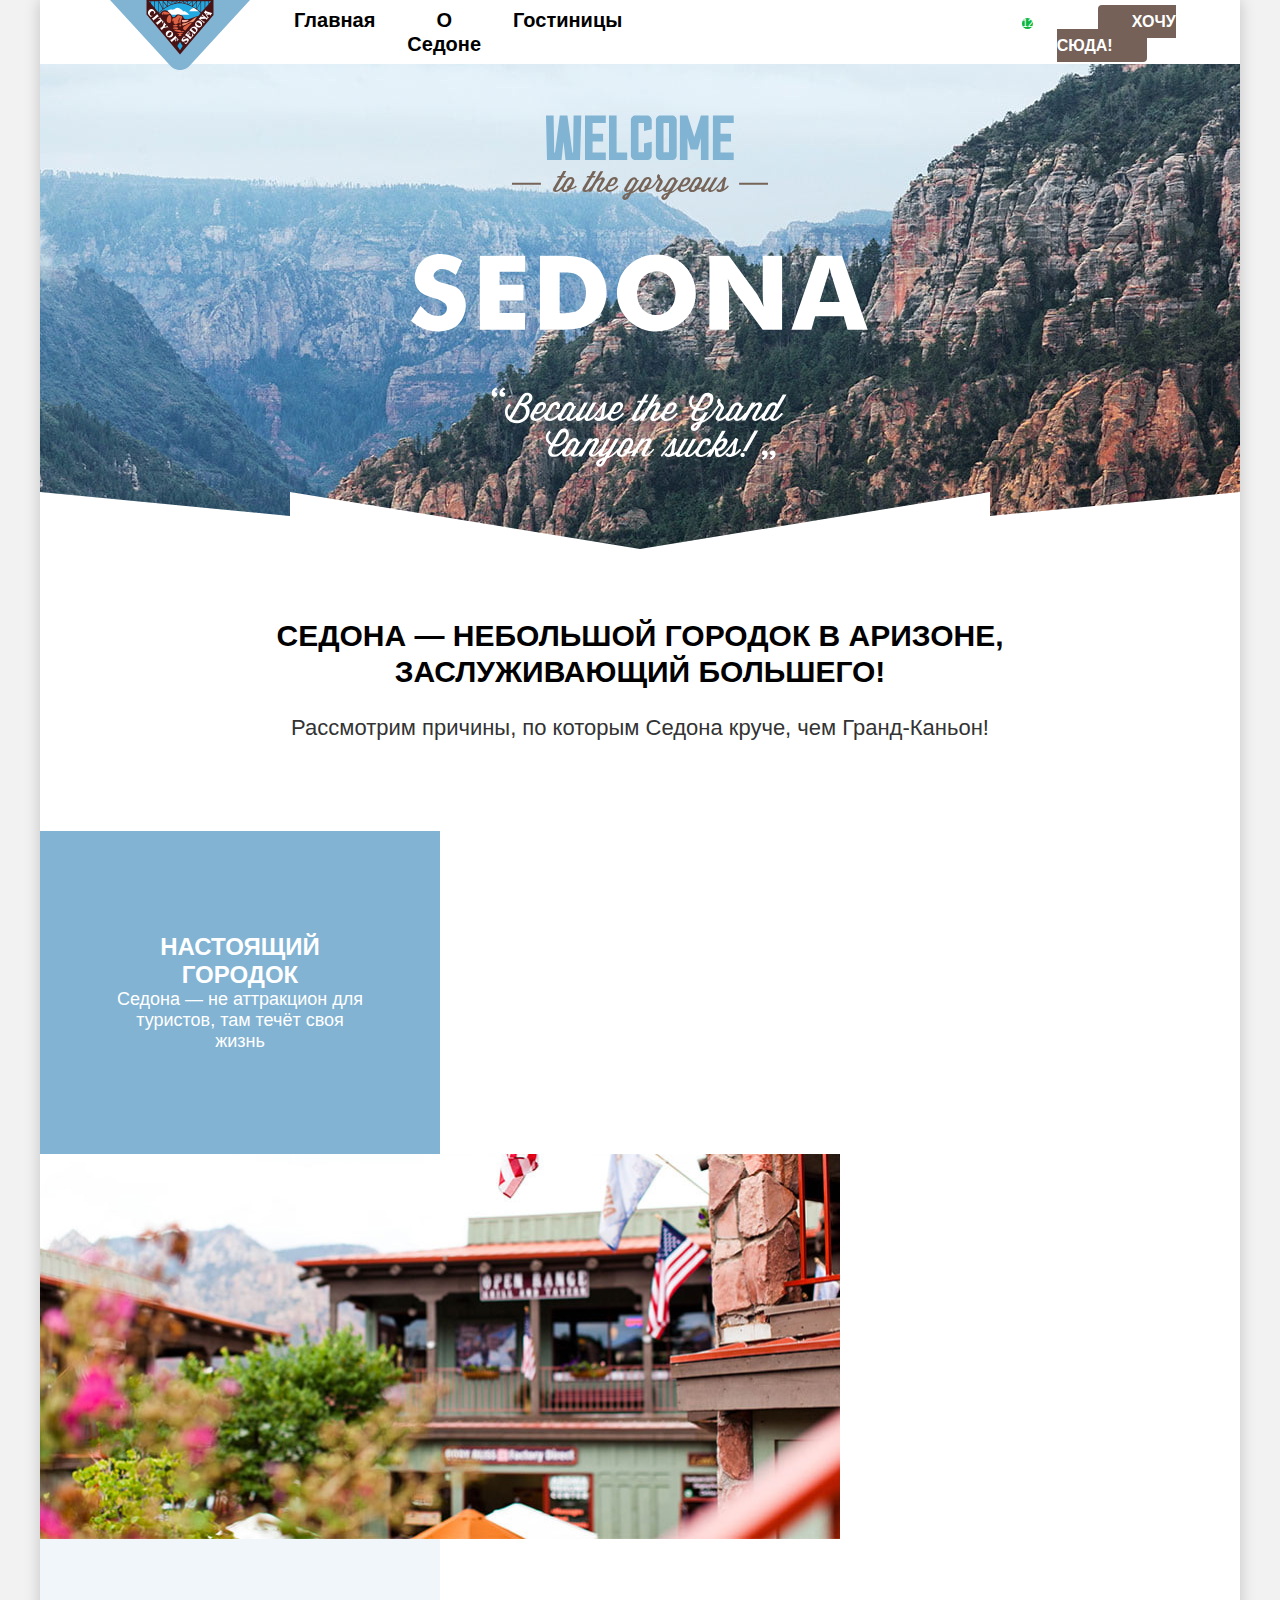
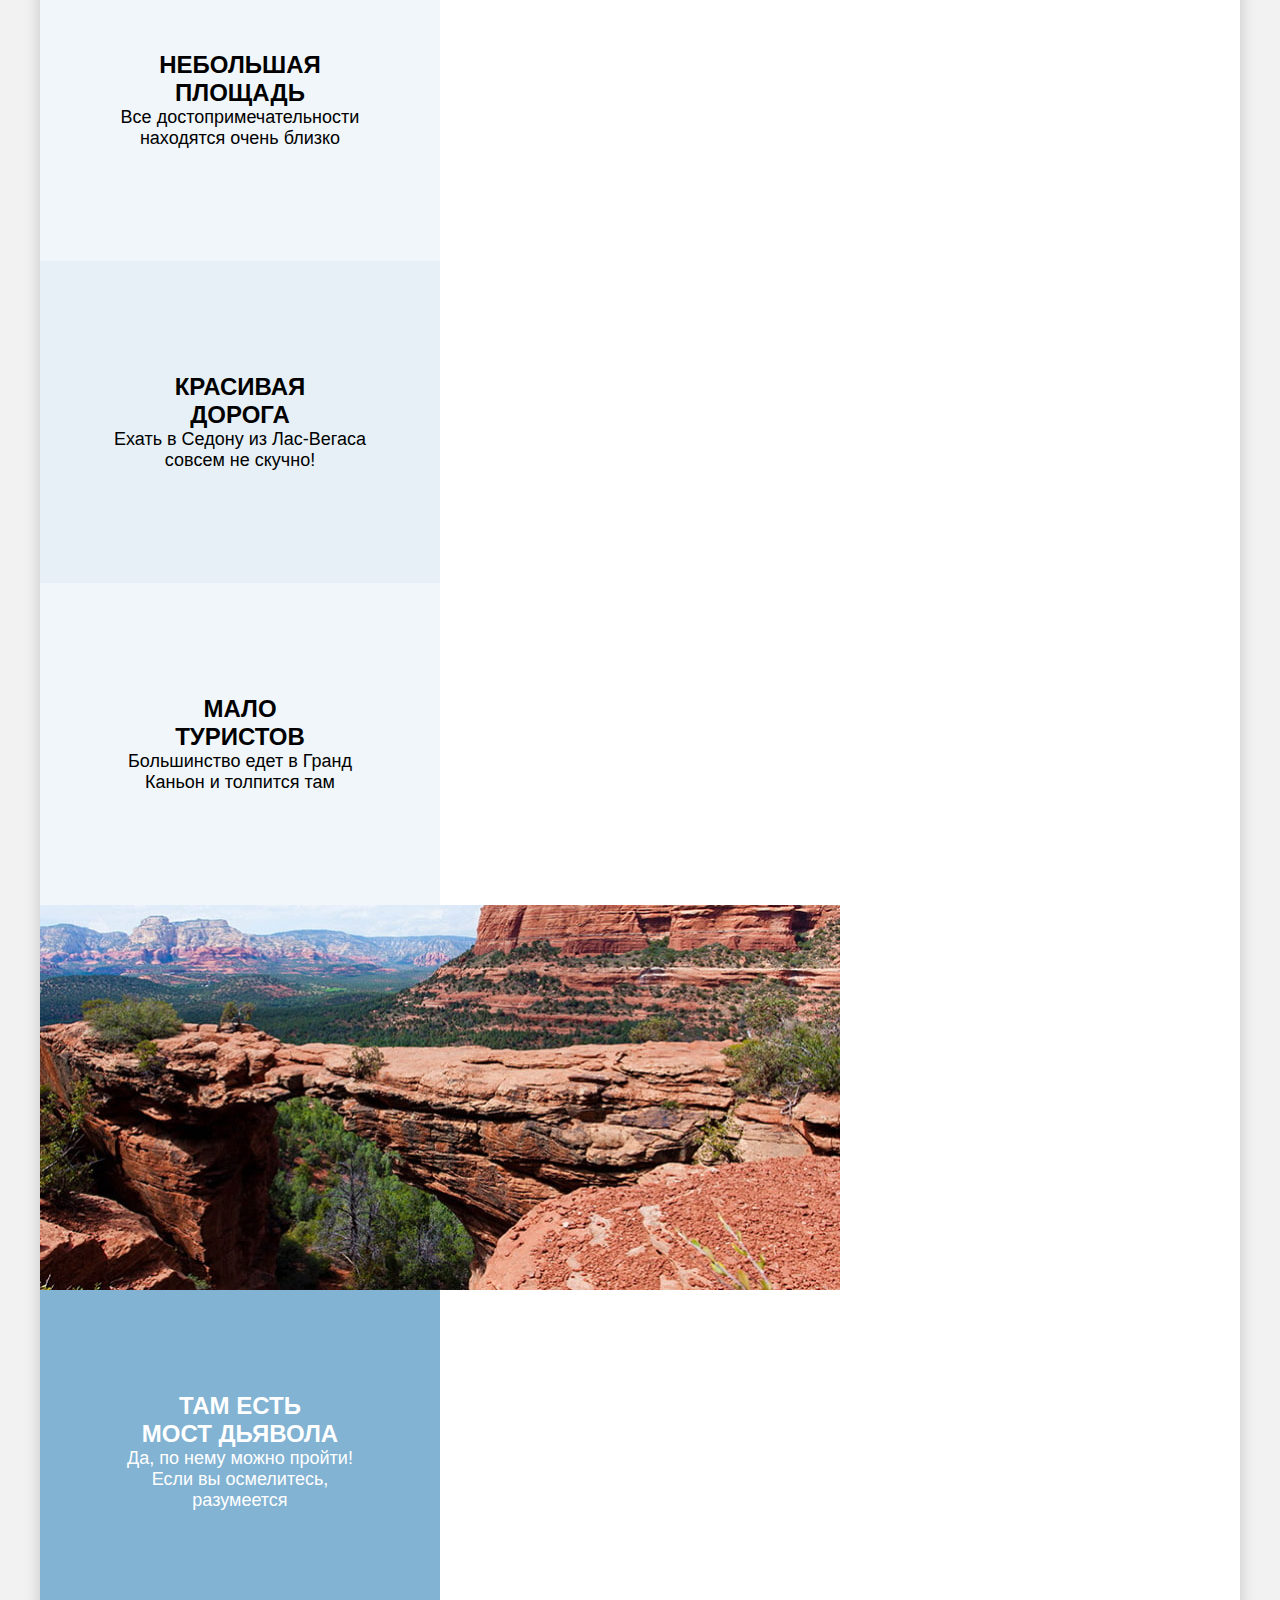
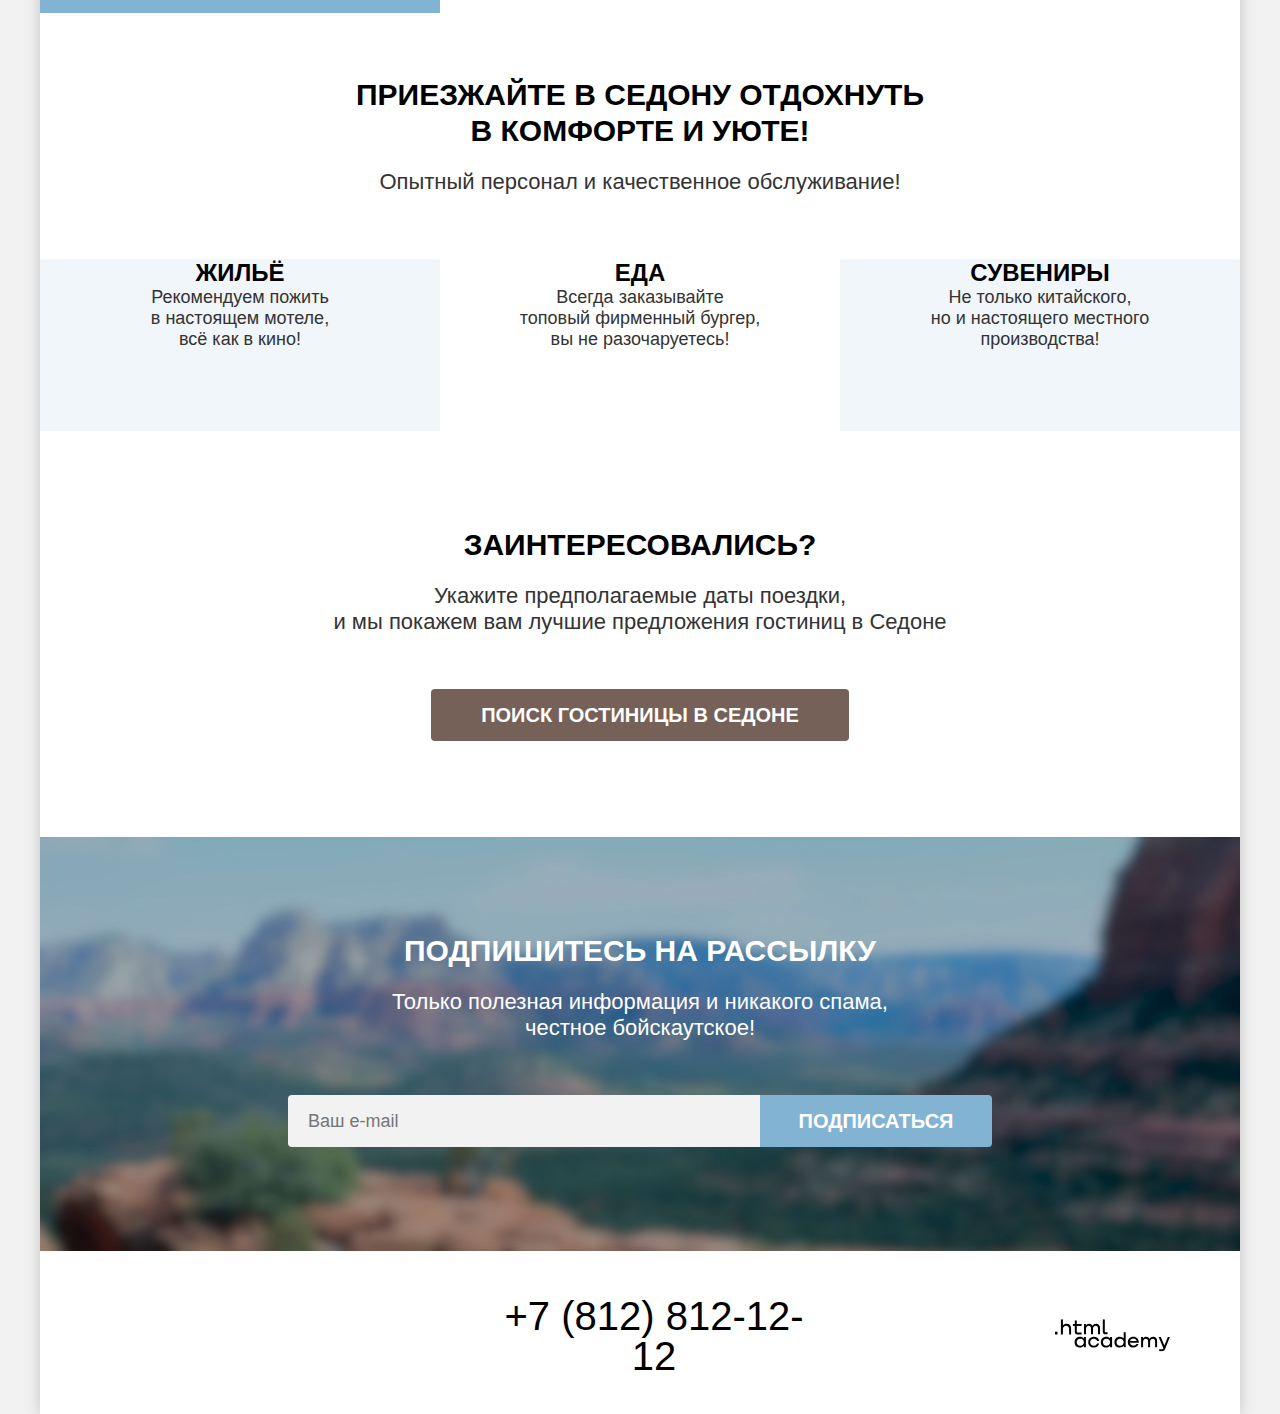
==== index.html @ 0df128f8 "Merge pull request #4 from SofiaBandurina/master" ====
<!DOCTYPE html>
<html lang="ru">

  <head>
    <meta charset="UTF-8">
    <link rel="stylesheet" href="./styles/styles.css">
    <link rel="icon" href="#">
    <meta name="keywords" content="">
    <meta name="description" content="">
    <title>HTML Academy: Сайт города Седона</title>
  </head>

  <body>
    <div class="container">
      <header class="main-header">
        <a class="link" href="index.html">
          <img class="navigation-logo" src="./images/logo-sedona.svg" alt="Навигация на сайт Седона" width="140"
            height="70">
        </a>
        <nav class="navigation">
          <ul class="navigation-list">
            <li class="navigation-item curent-page">
              <a class="navigation-link" href="index.html">Главная</a>
            </li>
            <li class="navigation-item">
              <a class="navigation-link" href="#">О Седоне</a>
            </li>
            <li class="navigation-item">
              <a class="navigation-link" href="catalog.html">Гостиницы</a>
            </li>
          </ul>
          <ul class="user-nav-list">
            <li class="user-nav-item">
              <a class="user-nav-link" href="#">
                <span class="visually-hidden">Поиск гостиниц</span>
              </a>
            </li>
            <li class="user-nav-item">
              <a class="user-nav-link" href="#">
                <span class="visually-hidden">Понравившиеся отели</span>
                <span class="favorite-number">12</span>
              </a>
            </li>
            <li class="user-nav-item">
              <a class="user-nav-link button-want-here brown-link" href="#">Хочу сюда!</a>
            </li>
          </ul>
        </nav>
      </header>
      <main class="main-index">
        <h1 class="visually-hidden">Неофициальный сайт города Седона</h1>
        <section class="hero">
          <h2 class="visually-hidden">Приветствие города Седона</h2>
          <img class="hero-logo" src="./images/welcome-sedona.svg"
            alt="Welcome to the gorgeous Sedona. Because the Grand Canyon sucks!" width="458" height="352">
        </section>
        <section class="advantages">
          <h2 class="visually-hidden">Преимущества города Седона</h2>
          <p class="advantages-text">Седона — небольшой городок в Аризоне,<br>заслуживающий большего!</p>
          <p class="advantages-desc">Рассмотрим причины, по которым Седона круче, чем Гранд-Каньон!</p>
          <ul class="advantages-list">
            <li class="advantages-item">
              <div class="advantages-container advantages-container-blue-1">
                <h3 class="advantages-title">Настоящий<br>городок</h3>
                <p class="advantages-description">Седона — не аттракцион для<br>туристов, там течёт своя<br>жизнь</p>
              </div>
              <img class="advantages-image" src="./images/advantages-one.jpg" alt="Вид на мотель и красивую природу"
                width="800" height="385">
            </li>
            <li class="advantages-item">
              <div class="advantages-container advantages-container-blue-2">
                <h3 class="advantages-title">Небольшая<br>площадь</h3>
                <p class="advantages-description">Все достопримечательности<br>находятся очень близко</p>
              </div>
            </li>
            <li class="advantages-item">
              <div class="advantages-container advantages-container-blue-3">
                <h3 class="advantages-title">Красивая<br>дорога</h3>
                <p class="advantages-description">Ехать в Седону из Лас-Вегаса<br>совсем не скучно!</p>
              </div>
            </li>
            <li class="advantages-item">
              <div class="advantages-container advantages-container-blue-2">
                <h3 class="advantages-title">Мало<br>туристов</h3>
                <p class="advantages-description">Большинство едет в Гранд<br>Каньон и толпится там</p>
              </div>
            </li>
            <li class="advantages-item">
              <img class="advantages-image" src="./images/advantages-two.jpg" alt="Вид на мост дьявола и красивые горы"
                width="800" height="385">
              <div class="advantages-container advantages-container-blue1">
                <h3 class="advantages-title">Там есть<br>мост дьявола</h3>
                <p class="advantages-description">Да, по нему можно пройти!<br>Если вы осмелитесь,<br>разумеется</p>
              </div>
            </li>
          </ul>
        </section>
        <section class="invitation">
          <h2 class="visually-hidden">Приглашение в город Седона</h2>
          <p class="invitation-text">Приезжайте в Седону отдохнуть<br>в комфорте и уюте!</p>
          <p class="invitation-desc">Опытный персонал и качественное обслуживание!</p>
          <ul class="invitation-list">
            <li class="invitation-item">
              <h3 class="invitation-title">Жильё</h3>
              <p class="invitation-description">Рекомендуем пожить<br>в настоящем мотеле,<br>всё как в кино!</p>
            </li>
            <li class="invitation-item invitation-item-nocolor">
              <h3 class="invitation-title">Еда</h3>
              <p class="invitation-description">Всегда заказывайте<br>топовый фирменный бургер,<br>вы не
                разочаруетесь!</p>
            </li>
            <li class="invitation-item">
              <h3 class="invitation-title">Сувениры</h3>
              <p class="invitation-description">Не только китайского,<br>но и настоящего местного<br>производства!</p>
            </li>
          </ul>
        </section>
        <section class="search">
          <h2 class="visually-hidden">Поиск гостиницы</h2>
          <p class="search-text">Заинтересовались?</p>
          <p class="search-desc">Укажите предполагаемые даты поездки,<br>и мы покажем вам лучшие предложения гостиниц в
            Седоне</p>
          <a class="search-link brown-link" href="#">Поиск гостиницы в Седоне</a>
        </section>
      </main>
      <footer class="main-footer">
        <section class="subscription">
          <h2 class="subscription-title">Подпишитесь на рассылку</h2>
          <p class="subscription-text">Только полезная информация и никакого спама,<br>честное бойскаутское!</p>
          <form class="subscription-form" action="https://echo.htmlacademy.ru/" method="post">
            <input class="subscription-field" type="email" name="subscription-email" placeholder="Ваш e-mail" required>
            <button class="subscription-button blue-link" type="submit">Подписаться</button>
          </form>
        </section>
        <section class="contacts">
          <h2 class="visually-hidden">Контакты для связи</h2>
          <ul class="contacts-list">
            <li class="contacts-item">
              <a class="contacts-link" href="https://vk.com/htmlacademy">
                <span class="visually-hidden">Вконтакте</span>
              </a>
            </li>
            <li class="contacts-item">
              <a class="contacts-link" href="https://t.me/htmlacademy ">
                <span class="visually-hidden">Телеграм</span>
              </a>
            </li>
            <li class="contacts-item">
              <a class="contacts-link" href="https://www.youtube.com/user/htmlacademyru">
                <span class="visually-hidden">Ютуб</span>
              </a>
            </li>
          </ul>
          <a class="contacts-phone" href="tel:+78128121212">+7 (812) 812-12-12</a>
          <a class="html-logo" href="https://htmlacademy.ru/">
            <img src="./images/logo-html-academy.svg" alt="Логотип HTML Academy" width="115" height="33">
          </a>
        </section>
      </footer>
    </div>
  </body>

</html>
---- styles/styles.css ----
@font-face {
    font-family: "PT Sans";
    font-weight: 400;
    font-style: normal;
    src: url("../fonts/ptsans-400.woff2") format("woff2");
    font-display: swap;
}

@font-face {
    font-family: "PT Sans";
    font-weight: 700;
    font-style: normal;
    src: url("../fonts/ptsans-700.woff2") format("woff2");
    font-display: swap;
}

.visually-hidden {
    margin: 0;
    padding: 0;
    position: absolute;
    width: 1px;
    height: 1px;
    margin: -1px;
    padding: 0;
    overflow: hidden;
    border: 0;
    clip: rect(0 0 0 0);
}

body {
    margin: 0;
    font-family: "PT Sans", "Arial", sans-serif;
    font-size: 20px;
    line-height: 24px;
    color: #000000;
    background-color: #f2f2f2;
}

.container {
    width: 1200px;
    text-align: center;
    margin-left: auto;
    margin-right: auto;
    background-color: #ffffff;
    box-shadow: 0 0 15px rgba(0, 0, 0, 0.2);
}

.main-header {
    color: #000000;
    background-color: #ffffff;
    display: flex;
    justify-content: space-between;
    height: 64px;
}

.navigation {
    display: flex;
    justify-content: space-between;
    align-items: center;
}

.navigation-link {
    font-size: 20px;
    font-weight: 700;
    line-height: 24px;
    text-align: center;
    text-transform: capitalize;
    text-decoration: none;
    color: inherit;
    background-color: inherit;
}

.navigation-logo {
    margin-left: 70px;
    margin-right: 12px;
    display: block;
}

.navigation-list {
    margin: 0;
    padding: 0;
    margin-right: 400px;
    list-style: none;
    display: flex;
    justify-content: space-between;
}

.navigation-item {
    margin-left: 32px;
}

.curent-page {}

.user-nav-list {
    margin: 0;
    padding: 0;
    list-style: none;
    display: flex;
    justify-content: space-between;
}

.user-nav-item {}

.user-nav-link {
    text-decoration: none;
    color: #ffffff;
}

.favorite-number {
    font-size: 10px;
    font-weight: 400;
    line-height: 10px;
    width: 20px;
    background-color: #0cb73d;
    border-radius: 10px;
}

.button-want-here {
    padding: 8px 34px;
    margin-right: 70px;
    font-size: 16px;
    font-weight: 700;
    line-height: 20px;
    text-align: center;
    text-transform: uppercase;
    text-decoration: none;
    width: 160px;
    color: #ffffff;
    background-color: #756157;
    border-radius: 4px;
}

.main-index {}

.hero {
    background-color: #abcdde;
    background-image: url("../images/vector-welcome.svg"), url("../images/background-welcome.jpg");
    background-repeat: no-repeat, no-repeat;
    background-position: left bottom, center top;
    background-size: 1200px 57px, cover;
    min-height: 485px;
    display: block;
}

.hero-logo {
    display: block;
    padding-top: 51px;
    padding-bottom: 82px;
    margin-left: auto;
    margin-right: auto;
}

.advantages {
    padding-top: 69px;
    padding-bottom: 64px;
}

.advantages-text {
    margin: 0;
    margin-bottom: 25px;
    font-size: 30px;
    font-weight: 700;
    line-height: 36px;
    text-align: center;
    text-transform: uppercase;
}

.advantages-desc {
    margin: 0;
    margin-bottom: 90px;
    font-size: 22px;
    font-weight: 400;
    line-height: 26px;
    text-align: center;
    color: #333333;
}

.advantages-list {
    margin: 0;
    padding: 0;
    list-style: none;
    width: 1200px;
}

.advantages-item {}

.advantages-container {
    padding-top: 102px;
    padding-bottom: 102px;
    text-align: center;
    width: 400px;
    color: #ffffff;
    background-color: #82b3d3;
}

.advantages-container-blue-1 {}

.advantages-container-blue-2 {
    padding-top: 112px;
    padding-bottom: 112px;
    color: #000000;
    background-color: rgba(131, 179, 211, 0.12);
}

.advantages-container-blue-3 {
    padding-top: 112px;
    padding-bottom: 112px;
    color: #000000;
    background-color: rgba(131, 179, 211, 0.2);
}

.advantages-title {
    margin: 0;
    font-size: 24px;
    font-weight: 700;
    line-height: 28px;
    text-transform: uppercase;
}

.advantages-description {
    margin: 0;
    font-size: 18px;
    font-weight: 400;
    line-height: 21px;
}

.advantages-image {
    display: block;
}

.invitation {}

.invitation-text {
    margin: 0;
    margin-bottom: 20px;
    font-size: 30px;
    font-weight: 700;
    line-height: 36px;
    text-align: center;
    text-transform: uppercase;
}

.invitation-desc {
    margin: 0;
    margin-bottom: 64px;
    font-size: 22px;
    font-weight: 400;
    line-height: 26px;
    text-align: center;
    color: #333333;
}

.invitation-list {
    margin: 0;
    padding: 0;
    list-style: none;
    display: flex;
    justify-content: space-between;
}

.invitation-item {
    text-align: center;
    width: 400px;
    background-color: rgba(131, 179, 211, 0.12);
}

.invitation-item-nocolor {
    background-color: #ffffff;
}

.invitation-title {
    margin: 0;
    font-size: 24px;
    font-weight: 700;
    line-height: 28px;
    text-align: center;
    text-transform: uppercase;
}

.invitation-description {
    margin: 0;
    padding-bottom: 81px;
    font-size: 18px;
    font-weight: 400;
    line-height: 21px;
    text-align: center;
    color: #333333;
}

.search {
    padding-bottom: 96px;
    padding-top: 96px;
    text-align: center;
}

.search-text {
    margin: 0;
    margin-bottom: 20px;
    font-size: 30px;
    font-weight: 700;
    line-height: 36px;
    text-transform: uppercase;
}

.search-desc {
    margin: 0;
    margin-bottom: 54px;
    font-size: 22px;
    font-weight: 400;
    line-height: 26px;
    color: #333333;
}

.search-link {
    padding: 8px 50px;
    font-size: 20px;
    font-weight: 700;
    line-height: 36px;
    text-align: center;
    text-transform: uppercase;
    text-decoration: none;
    display: inline-block;
    color: #ffffff;
    background: #756157;
    border-radius: 4px;
}

.main-footer {}

.subscription {
    padding-top: 96px;
    padding-bottom: 104px;
    text-align: center;
    background-color: #94afc1;
    background-image: url("../images/background-subscribe.jpg");
    background-repeat: no-repeat;
    background-size: cover;
    display: block;
    color: #ffffff;
}

.subscription-title {
    margin: 0;
    margin-bottom: 20px;
    font-size: 30px;
    font-weight: 700;
    line-height: 36px;
    text-transform: uppercase;
}

.subscription-text {
    margin: 0;
    margin-bottom: 54px;
    font-size: 22px;
    font-weight: 400;
    line-height: 26px;
}

.subscription-form {
    display: flex;
    justify-content: center;
}

.subscription-field {
    padding: 14px 0 14px 20px;
    font-size: 18px;
    font-weight: 400;
    line-height: 24px;
    width: 452px;
    color: #000000;
    background: #f2f2f2;
    border: none;
    border-radius: 4px 0 0 4px;
}

.subscription-button {
    padding-top: 8px;
    padding-bottom: 8px;
    font-size: 20px;
    font-weight: 700;
    line-height: 36px;
    text-align: center;
    text-transform: uppercase;
    width: 232px;
    color: #ffffff;
    background: #82b3d3;
    border: none;
    border-radius: 0 4px 4px 0;
}

.contacts {
    display: flex;
    justify-content: space-between;
    min-height: 120px;
    align-items: center;
}

.contacts-list {
    margin: 0;
    padding: 0;
    list-style: none;
}

.contacts-item {}

.contacts-phone {
    font-size: 40px;
    font-weight: 400;
    line-height: 40px;
    text-align: center;
    text-transform: uppercase;
    text-decoration: none;
    color: #000000;
    margin: 45px 235px 38px 448px;
}

.html-logo {
    margin: 49px 70px 38px 0;
}

.brown-link:hover,
.brown-link:focus {
    background: #615048;
}

.brown-link:active {
    color: rgba(255, 255, 255, 0.3);
}

.blue-link:hover,
.blue-link:focus {
    background: #68a2ca;
}

.blue-link:active {
    color: rgba(255, 255, 255, 0.3);
}
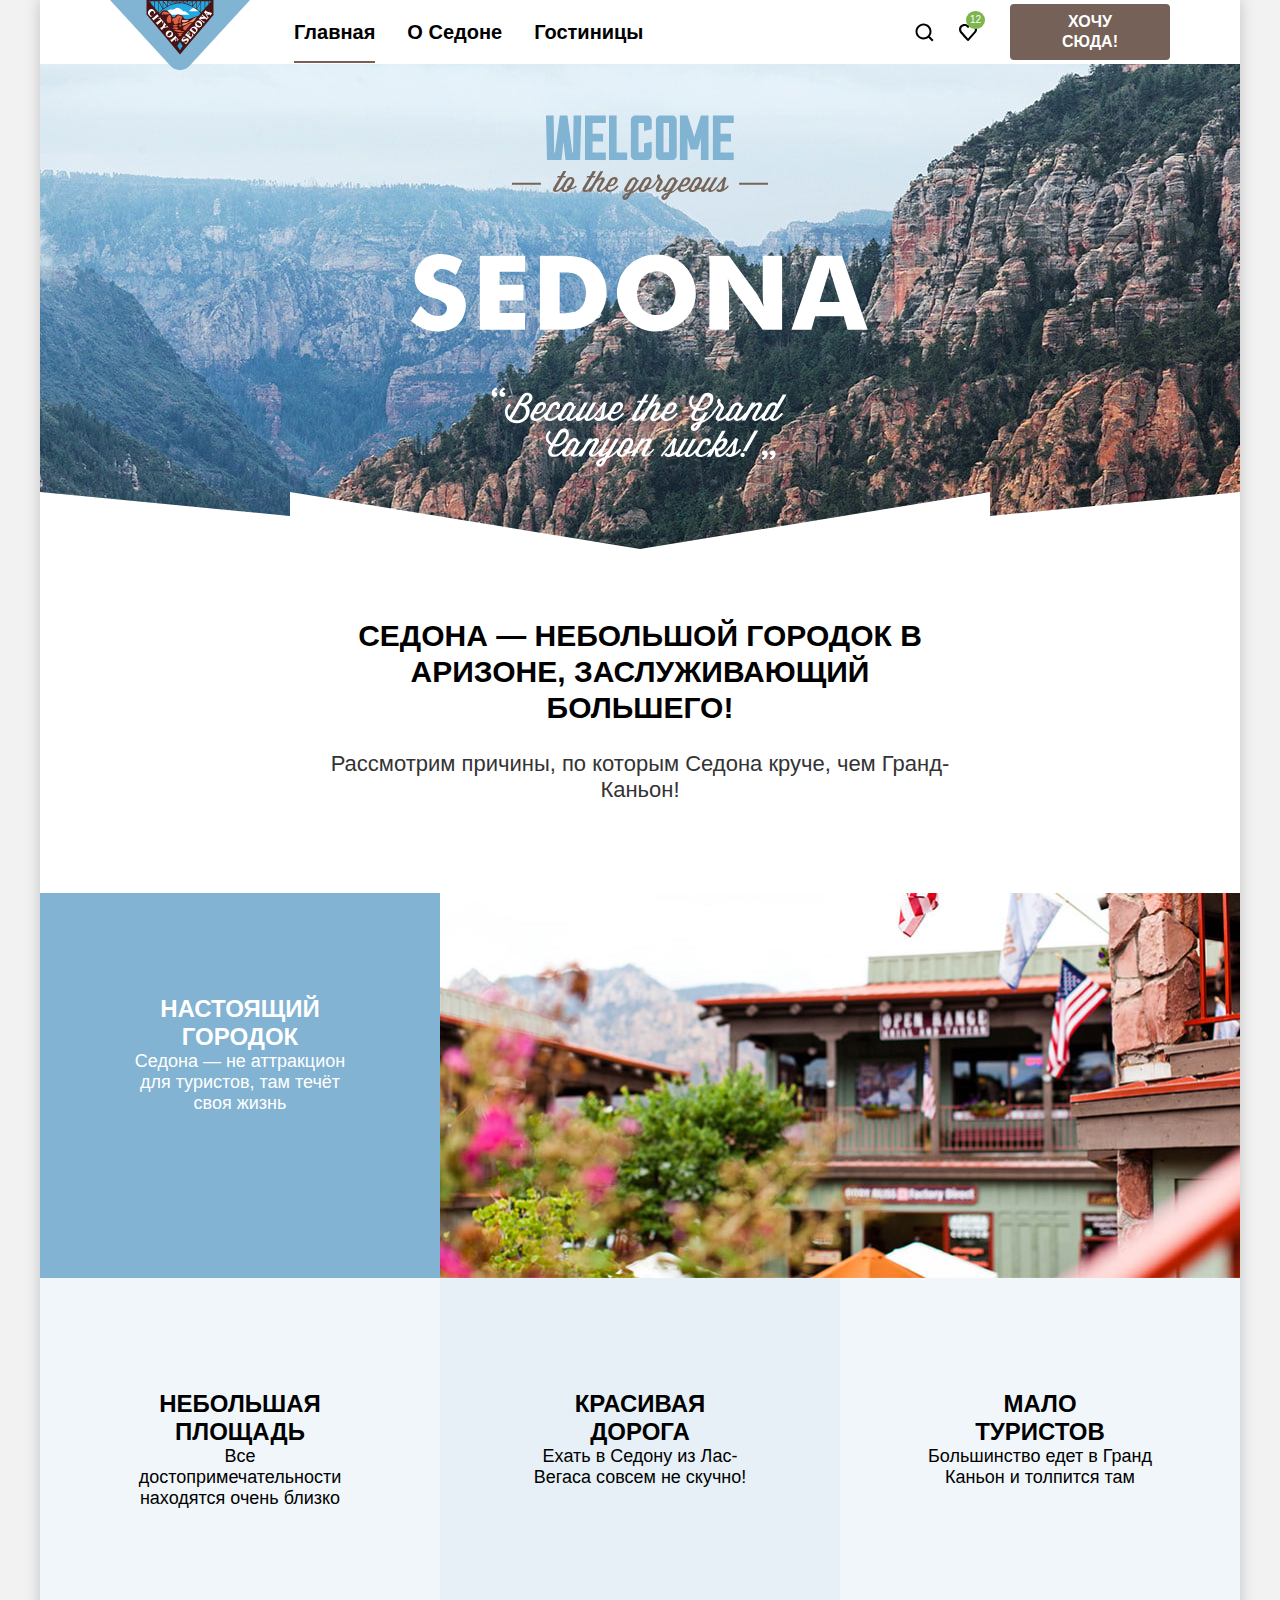
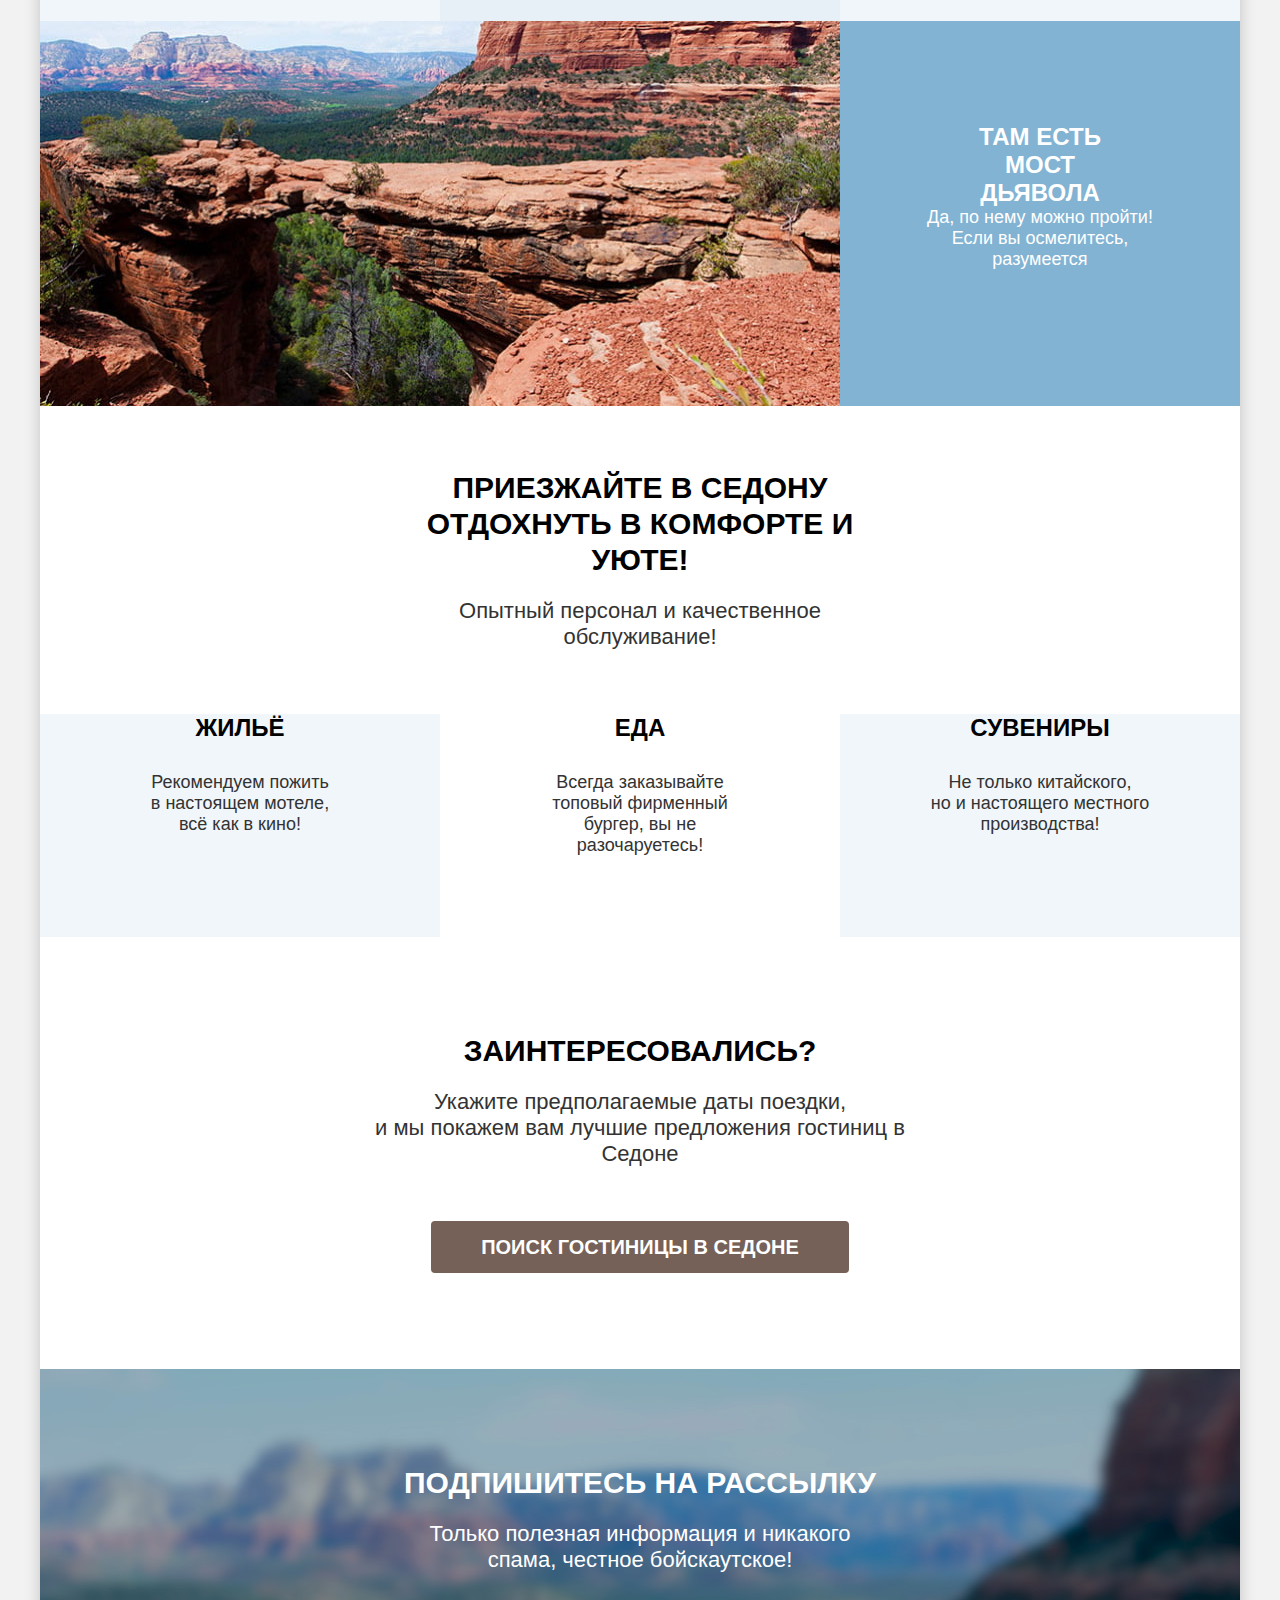
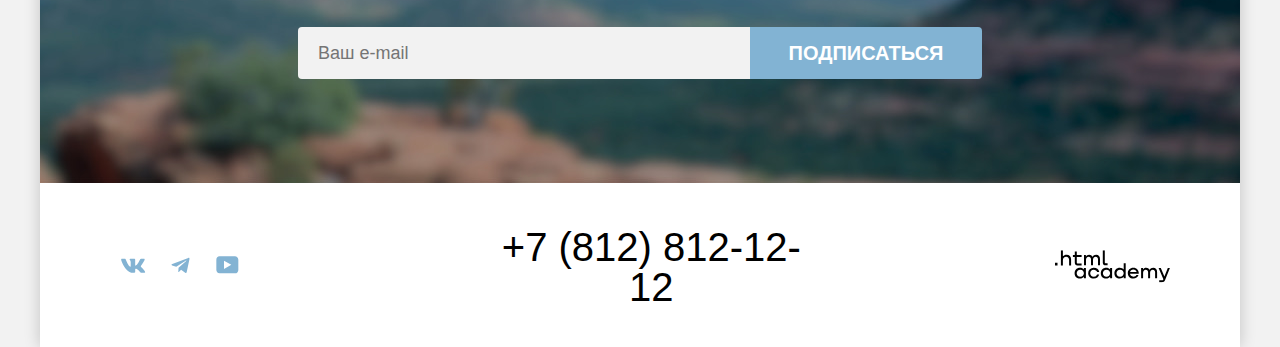
==== commit d9c05fda: "Добавляет сетки страниц" ====
--- a/index.html
+++ b/index.html
@@ -19,7 +19,7 @@
         </a>
         <nav class="navigation">
           <ul class="navigation-list">
-            <li class="navigation-item curent-page">
+            <li class="navigation-item current-page">
               <a class="navigation-link" href="index.html">Главная</a>
             </li>
             <li class="navigation-item">
@@ -31,12 +31,12 @@
           </ul>
           <ul class="user-nav-list">
             <li class="user-nav-item">
-              <a class="user-nav-link" href="#">
+              <a class="user-nav-link user-nav-link-search" href="#">
                 <span class="visually-hidden">Поиск гостиниц</span>
               </a>
             </li>
             <li class="user-nav-item">
-              <a class="user-nav-link" href="#">
+              <a class="user-nav-link user-nav-link-favorite" href="#">
                 <span class="visually-hidden">Понравившиеся отели</span>
                 <span class="favorite-number">12</span>
               </a>
@@ -56,62 +56,63 @@
         </section>
         <section class="advantages">
           <h2 class="visually-hidden">Преимущества города Седона</h2>
-          <p class="advantages-text">Седона — небольшой городок в Аризоне,<br>заслуживающий большего!</p>
+          <p class="advantages-text">Седона — небольшой городок в Аризоне, заслуживающий большего!</p>
           <p class="advantages-desc">Рассмотрим причины, по которым Седона круче, чем Гранд-Каньон!</p>
           <ul class="advantages-list">
-            <li class="advantages-item">
-              <div class="advantages-container advantages-container-blue-1">
-                <h3 class="advantages-title">Настоящий<br>городок</h3>
-                <p class="advantages-description">Седона — не аттракцион для<br>туристов, там течёт своя<br>жизнь</p>
+            <li class="advantages-item advantages-item-special">
+              <div class="advantages-container">
+                <h3 class="advantages-title">Настоящий городок</h3>
+                <p class="advantages-description">Седона — не аттракцион для
+                  туристов, там течёт своя жизнь</p>
               </div>
               <img class="advantages-image" src="./images/advantages-one.jpg" alt="Вид на мотель и красивую природу"
                 width="800" height="385">
             </li>
             <li class="advantages-item">
-              <div class="advantages-container advantages-container-blue-2">
-                <h3 class="advantages-title">Небольшая<br>площадь</h3>
-                <p class="advantages-description">Все достопримечательности<br>находятся очень близко</p>
+              <div class="advantages-container">
+                <h3 class="advantages-title">Небольшая площадь</h3>
+                <p class="advantages-description">Все достопримечательности находятся очень близко</p>
               </div>
             </li>
             <li class="advantages-item">
-              <div class="advantages-container advantages-container-blue-3">
-                <h3 class="advantages-title">Красивая<br>дорога</h3>
-                <p class="advantages-description">Ехать в Седону из Лас-Вегаса<br>совсем не скучно!</p>
+              <div class="advantages-container">
+                <h3 class="advantages-title">Красивая дорога</h3>
+                <p class="advantages-description">Ехать в Седону из Лас-Вегаса совсем не скучно!</p>
               </div>
             </li>
             <li class="advantages-item">
-              <div class="advantages-container advantages-container-blue-2">
-                <h3 class="advantages-title">Мало<br>туристов</h3>
-                <p class="advantages-description">Большинство едет в Гранд<br>Каньон и толпится там</p>
+              <div class="advantages-container">
+                <h3 class="advantages-title">Мало туристов</h3>
+                <p class="advantages-description">Большинство едет в Гранд Каньон и толпится там</p>
               </div>
             </li>
-            <li class="advantages-item">
+            <li class="advantages-item advantages-item-special">
               <img class="advantages-image" src="./images/advantages-two.jpg" alt="Вид на мост дьявола и красивые горы"
                 width="800" height="385">
-              <div class="advantages-container advantages-container-blue1">
+              <div class="advantages-container">
                 <h3 class="advantages-title">Там есть<br>мост дьявола</h3>
-                <p class="advantages-description">Да, по нему можно пройти!<br>Если вы осмелитесь,<br>разумеется</p>
+                <p class="advantages-description">Да, по нему можно пройти! Если вы осмелитесь, разумеется</p>
               </div>
             </li>
           </ul>
         </section>
         <section class="invitation">
           <h2 class="visually-hidden">Приглашение в город Седона</h2>
-          <p class="invitation-text">Приезжайте в Седону отдохнуть<br>в комфорте и уюте!</p>
+          <p class="invitation-text">Приезжайте в Седону отдохнуть в комфорте и уюте!</p>
           <p class="invitation-desc">Опытный персонал и качественное обслуживание!</p>
           <ul class="invitation-list">
             <li class="invitation-item">
               <h3 class="invitation-title">Жильё</h3>
               <p class="invitation-description">Рекомендуем пожить<br>в настоящем мотеле,<br>всё как в кино!</p>
             </li>
-            <li class="invitation-item invitation-item-nocolor">
+            <li class="invitation-item">
               <h3 class="invitation-title">Еда</h3>
-              <p class="invitation-description">Всегда заказывайте<br>топовый фирменный бургер,<br>вы не
+              <p class="invitation-description">Всегда заказывайте<br>топовый фирменный бургер, вы не
                 разочаруетесь!</p>
             </li>
             <li class="invitation-item">
               <h3 class="invitation-title">Сувениры</h3>
-              <p class="invitation-description">Не только китайского,<br>но и настоящего местного<br>производства!</p>
+              <p class="invitation-description">Не только китайского,<br>но и настоящего местного производства!</p>
             </li>
           </ul>
         </section>
@@ -126,7 +127,7 @@
       <footer class="main-footer">
         <section class="subscription">
           <h2 class="subscription-title">Подпишитесь на рассылку</h2>
-          <p class="subscription-text">Только полезная информация и никакого спама,<br>честное бойскаутское!</p>
+          <p class="subscription-text">Только полезная информация и никакого спама, честное бойскаутское!</p>
           <form class="subscription-form" action="https://echo.htmlacademy.ru/" method="post">
             <input class="subscription-field" type="email" name="subscription-email" placeholder="Ваш e-mail" required>
             <button class="subscription-button blue-link" type="submit">Подписаться</button>
@@ -136,24 +137,25 @@
           <h2 class="visually-hidden">Контакты для связи</h2>
           <ul class="contacts-list">
             <li class="contacts-item">
-              <a class="contacts-link" href="https://vk.com/htmlacademy">
+              <a class="contacts-link contacts-link-vkontakte" href="https://vk.com/htmlacademy">
                 <span class="visually-hidden">Вконтакте</span>
               </a>
             </li>
             <li class="contacts-item">
-              <a class="contacts-link" href="https://t.me/htmlacademy ">
+              <a class="contacts-link contacts-link-telegram" href="https://t.me/htmlacademy ">
                 <span class="visually-hidden">Телеграм</span>
               </a>
             </li>
             <li class="contacts-item">
-              <a class="contacts-link" href="https://www.youtube.com/user/htmlacademyru">
+              <a class="contacts-link contacts-link-youtube" href="https://www.youtube.com/user/htmlacademyru">
                 <span class="visually-hidden">Ютуб</span>
               </a>
             </li>
           </ul>
           <a class="contacts-phone" href="tel:+78128121212">+7 (812) 812-12-12</a>
           <a class="html-logo" href="https://htmlacademy.ru/">
-            <img src="./images/logo-html-academy.svg" alt="Логотип HTML Academy" width="115" height="33">
+            <img class="html-logo-icon" src="./images/logo-html-academy.svg" alt="Логотип HTML Academy" width="115"
+              height="33">
           </a>
         </section>
       </footer>
--- a/styles/styles.css
+++ b/styles/styles.css
@@ -1,437 +1,555 @@
 @font-face {
-    font-family: "PT Sans";
-    font-weight: 400;
-    font-style: normal;
-    src: url("../fonts/ptsans-400.woff2") format("woff2");
-    font-display: swap;
+  font-family: "PT Sans";
+  font-weight: 400;
+  font-style: normal;
+  src: url("../fonts/ptsans-400.woff2") format("woff2");
+  font-display: swap;
 }
 
 @font-face {
-    font-family: "PT Sans";
-    font-weight: 700;
-    font-style: normal;
-    src: url("../fonts/ptsans-700.woff2") format("woff2");
-    font-display: swap;
+  font-family: "PT Sans";
+  font-weight: 700;
+  font-style: normal;
+  src: url("../fonts/ptsans-700.woff2") format("woff2");
+  font-display: swap;
 }
 
 .visually-hidden {
-    margin: 0;
-    padding: 0;
-    position: absolute;
-    width: 1px;
-    height: 1px;
-    margin: -1px;
-    padding: 0;
-    overflow: hidden;
-    border: 0;
-    clip: rect(0 0 0 0);
+  position: absolute;
+  width: 1px;
+  height: 1px;
+  margin: -1px;
+  border: 0;
+  padding: 0;
+  white-space: nowrap;
+  clip-path: inset(100%);
+  clip: rect(0 0 0 0);
+  overflow: hidden;
 }
 
 body {
-    margin: 0;
-    font-family: "PT Sans", "Arial", sans-serif;
-    font-size: 20px;
-    line-height: 24px;
-    color: #000000;
-    background-color: #f2f2f2;
+  margin: 0;
+  font-family: "PT Sans", "Arial", sans-serif;
+  font-size: 20px;
+  line-height: 24px;
+  color: #000000;
+  background-color: #f2f2f2;
 }
 
 .container {
-    width: 1200px;
-    text-align: center;
-    margin-left: auto;
-    margin-right: auto;
-    background-color: #ffffff;
-    box-shadow: 0 0 15px rgba(0, 0, 0, 0.2);
+  width: 1200px;
+  text-align: center;
+  margin: 0 auto;
+  background-color: #ffffff;
+  box-shadow: 0 0 15px rgba(0, 0, 0, 0.2);
 }
 
 .main-header {
-    color: #000000;
-    background-color: #ffffff;
-    display: flex;
-    justify-content: space-between;
-    height: 64px;
+  color: #000000;
+  background-color: #ffffff;
+  width: 1060px;
+  margin: 0 auto;
+  position: relative;
+  display: flex;
+  justify-content: flex-end;
+}
+
+.link {
+  position: absolute;
+  top: 0;
+  left: 0;
+}
+
+.navigation-logo {
+  display: block;
+  padding-right: 28px;
 }
 
 .navigation {
-    display: flex;
-    justify-content: space-between;
-    align-items: center;
+  display: flex;
+}
+
+.navigation-list {
+  margin: 0;
+  padding: 0;
+  list-style: none;
+  display: flex;
+  flex-wrap: wrap;
+  width: 542px;
+}
+
+.navigation-item {
+  padding: 20px 16px;
 }
 
 .navigation-link {
-    font-size: 20px;
-    font-weight: 700;
-    line-height: 24px;
-    text-align: center;
-    text-transform: capitalize;
-    text-decoration: none;
-    color: inherit;
-    background-color: inherit;
-}
-
-.navigation-logo {
-    margin-left: 70px;
-    margin-right: 12px;
-    display: block;
-}
-
-.navigation-list {
-    margin: 0;
-    padding: 0;
-    margin-right: 400px;
-    list-style: none;
-    display: flex;
-    justify-content: space-between;
-}
-
-.navigation-item {
-    margin-left: 32px;
-}
-
-.curent-page {}
+  font-size: 20px;
+  font-weight: 700;
+  line-height: 24px;
+  text-align: center;
+  text-transform: capitalize;
+  text-decoration: none;
+  color: inherit;
+}
+
+.current-page .navigation-link {
+  border-bottom: 2px solid #756257;
+  width: 68px;
+  padding-bottom: 18px;
+}
 
 .user-nav-list {
-    margin: 0;
-    padding: 0;
-    list-style: none;
-    display: flex;
-    justify-content: space-between;
-}
-
-.user-nav-item {}
+  margin: 0;
+  padding: 0;
+  list-style: none;
+  display: flex;
+  flex-wrap: wrap;
+  width: 350px;
+  justify-content: flex-end;
+  align-items: center;
+}
+
+.user-nav-item {
+  display: flex;
+}
 
 .user-nav-link {
-    text-decoration: none;
-    color: #ffffff;
+  text-decoration: none;
+  color: #ffffff;
+  width: 44px;
+  position: relative;
+}
+
+.user-nav-link-search {
+  background-image: url("../images/search-icon1.svg");
+  background-repeat: no-repeat;
+  background-position: center;
+  padding: 22px 12px;
+  width: 20px;
+  height: 20px;
+}
+
+.user-nav-link-favorite {
+  background-image: url("../images/icon-heart1.svg");
+  background-repeat: no-repeat;
+  background-position: center;
+  padding: 22px 12px;
+  width: 20px;
+  height: 20px;
 }
 
 .favorite-number {
-    font-size: 10px;
-    font-weight: 400;
-    line-height: 10px;
-    width: 20px;
-    background-color: #0cb73d;
-    border-radius: 10px;
+  font-size: 10px;
+  font-weight: 400;
+  line-height: 10px;
+  background-color: #7db54f;
+  border-radius: 10px;
+  padding: 4px 4px;
+  position: absolute;
+  left: 20px;
+  top: 11px;
 }
 
 .button-want-here {
-    padding: 8px 34px;
-    margin-right: 70px;
-    font-size: 16px;
-    font-weight: 700;
-    line-height: 20px;
-    text-align: center;
-    text-transform: uppercase;
-    text-decoration: none;
-    width: 160px;
-    color: #ffffff;
-    background-color: #756157;
-    border-radius: 4px;
+  padding: 8px 34px;
+  font-size: 16px;
+  font-weight: 700;
+  line-height: 20px;
+  text-align: center;
+  text-transform: uppercase;
+  text-decoration: none;
+  width: 160px;
+  color: #ffffff;
+  background-color: #756157;
+  border-radius: 4px;
+  margin-left: 20px;
+  box-sizing: border-box;
 }
 
 .main-index {}
 
 .hero {
-    background-color: #abcdde;
-    background-image: url("../images/vector-welcome.svg"), url("../images/background-welcome.jpg");
-    background-repeat: no-repeat, no-repeat;
-    background-position: left bottom, center top;
-    background-size: 1200px 57px, cover;
-    min-height: 485px;
-    display: block;
+  background-color: #abcdde;
+  background-image: url("../images/vector-welcome.svg"), url("../images/background-welcome.jpg");
+  background-repeat: no-repeat, no-repeat;
+  background-position: left bottom, center top;
+  background-size: 1200px 57px, cover;
+  min-height: 485px;
+  display: block;
 }
 
 .hero-logo {
-    display: block;
-    padding-top: 51px;
-    padding-bottom: 82px;
-    margin-left: auto;
-    margin-right: auto;
+  display: block;
+  padding-top: 51px;
+  padding-bottom: 82px;
+  margin: 0 auto;
 }
 
 .advantages {
-    padding-top: 69px;
-    padding-bottom: 64px;
+  padding-top: 69px;
 }
 
 .advantages-text {
-    margin: 0;
-    margin-bottom: 25px;
-    font-size: 30px;
-    font-weight: 700;
-    line-height: 36px;
-    text-align: center;
-    text-transform: uppercase;
+  font-size: 30px;
+  font-weight: 700;
+  line-height: 36px;
+  text-align: center;
+  text-transform: uppercase;
+  margin: 0 auto;
+  margin-bottom: 25px;
+  width: 620px;
 }
 
 .advantages-desc {
-    margin: 0;
-    margin-bottom: 90px;
-    font-size: 22px;
-    font-weight: 400;
-    line-height: 26px;
-    text-align: center;
-    color: #333333;
+  font-size: 22px;
+  font-weight: 400;
+  line-height: 26px;
+  color: #333333;
+  margin: 0 auto;
+  margin-bottom: 90px;
+  width: 651px;
 }
 
 .advantages-list {
-    margin: 0;
-    padding: 0;
-    list-style: none;
-    width: 1200px;
-}
-
-.advantages-item {}
+  margin: 0;
+  padding: 0;
+  list-style: none;
+  width: 1200px;
+  display: flex;
+  flex-wrap: wrap;
+}
+
+.advantages-item {
+  display: flex;
+  color: #000000;
+  background-color: rgba(131, 179, 211, 0.20);
+}
+
+.advantages-item:nth-child(2n) {
+  background-color: rgba(131, 179, 211, 0.12);
+}
+
+.advantages-item-special .advantages-container {
+  padding-top: 102px;
+  padding-bottom: 102px;
+  color: #ffffff;
+  background-color: #82b3d3;
+}
 
 .advantages-container {
-    padding-top: 102px;
-    padding-bottom: 102px;
-    text-align: center;
-    width: 400px;
-    color: #ffffff;
-    background-color: #82b3d3;
-}
-
-.advantages-container-blue-1 {}
-
-.advantages-container-blue-2 {
-    padding-top: 112px;
-    padding-bottom: 112px;
-    color: #000000;
-    background-color: rgba(131, 179, 211, 0.12);
-}
-
-.advantages-container-blue-3 {
-    padding-top: 112px;
-    padding-bottom: 112px;
-    color: #000000;
-    background-color: rgba(131, 179, 211, 0.2);
+  padding-top: 112px;
+  padding-bottom: 112px;
+  width: 400px;
 }
 
 .advantages-title {
-    margin: 0;
-    font-size: 24px;
-    font-weight: 700;
-    line-height: 28px;
-    text-transform: uppercase;
+  font-size: 24px;
+  font-weight: 700;
+  line-height: 28px;
+  text-transform: uppercase;
+  width: 175px;
+  margin: 0 auto;
 }
 
 .advantages-description {
-    margin: 0;
-    font-size: 18px;
-    font-weight: 400;
-    line-height: 21px;
+  font-size: 18px;
+  font-weight: 400;
+  line-height: 21px;
+  width: 230px;
+  margin: 0 auto;
 }
 
 .advantages-image {
-    display: block;
-}
-
-.invitation {}
+  display: block;
+  object-fit: cover;
+  height: 100%;
+}
+
+.invitation {
+  padding-top: 64px;
+}
 
 .invitation-text {
-    margin: 0;
-    margin-bottom: 20px;
-    font-size: 30px;
-    font-weight: 700;
-    line-height: 36px;
-    text-align: center;
-    text-transform: uppercase;
+  font-size: 30px;
+  font-weight: 700;
+  line-height: 36px;
+  text-transform: uppercase;
+  width: 505px;
+  margin: 0 auto;
+  margin-bottom: 20px;
 }
 
 .invitation-desc {
-    margin: 0;
-    margin-bottom: 64px;
-    font-size: 22px;
-    font-weight: 400;
-    line-height: 26px;
-    text-align: center;
-    color: #333333;
+  font-size: 22px;
+  font-weight: 400;
+  line-height: 26px;
+  color: #333333;
+  width: 490px;
+  margin: 0 auto;
+  margin-bottom: 64px;
 }
 
 .invitation-list {
-    margin: 0;
-    padding: 0;
-    list-style: none;
-    display: flex;
-    justify-content: space-between;
+  margin: 0;
+  padding: 0;
+  list-style: none;
+  display: flex;
+  flex-wrap: wrap;
 }
 
 .invitation-item {
-    text-align: center;
-    width: 400px;
-    background-color: rgba(131, 179, 211, 0.12);
-}
-
-.invitation-item-nocolor {
-    background-color: #ffffff;
+  width: 400px;
+  background-color: rgba(131, 179, 211, 0.12);
+  padding-bottom: 81px;
+}
+
+.invitation-item:nth-child(2n) {
+  background-color: #ffffff;
 }
 
 .invitation-title {
-    margin: 0;
-    font-size: 24px;
-    font-weight: 700;
-    line-height: 28px;
-    text-align: center;
-    text-transform: uppercase;
+  font-size: 24px;
+  font-weight: 700;
+  line-height: 28px;
+  text-transform: uppercase;
+  width: 230px;
+  margin: 0 auto;
+  margin-bottom: 30px;
 }
 
 .invitation-description {
-    margin: 0;
-    padding-bottom: 81px;
-    font-size: 18px;
-    font-weight: 400;
-    line-height: 21px;
-    text-align: center;
-    color: #333333;
-}
+  font-size: 18px;
+  font-weight: 400;
+  line-height: 21px;
+  color: #333333;
+  width: 230px;
+  margin: 0 auto;
+}
+
+/* .invitation-house {
+  background-image: url("../images/icon-housing1.svg");
+  background-position: center;
+  background-repeat: no-repeat;
+  width: 75px;
+  height: 72px;
+  padding: 81px 0 31px;
+}
+
+.invitation-meal {
+  background-image: url("../images/icon-meal1.svg");
+  background-position: center;
+  background-repeat: no-repeat;
+  width: 75px;
+  height: 72px;
+  padding: 81px 0 31px;
+}
+
+.invitation-souvenir {
+  background-image: url("../images/icon-souvenirs1.svg");
+  background-position: center;
+  background-repeat: no-repeat;
+  width: 75px;
+  height: 72px;
+  padding: 81px 0 31px;
+} */
 
 .search {
-    padding-bottom: 96px;
-    padding-top: 96px;
-    text-align: center;
+  padding-bottom: 96px;
+  padding-top: 96px;
 }
 
 .search-text {
-    margin: 0;
-    margin-bottom: 20px;
-    font-size: 30px;
-    font-weight: 700;
-    line-height: 36px;
-    text-transform: uppercase;
+  font-size: 30px;
+  font-weight: 700;
+  line-height: 36px;
+  text-transform: uppercase;
+  width: 592px;
+  margin: 0 auto;
+  margin-bottom: 20px;
 }
 
 .search-desc {
-    margin: 0;
-    margin-bottom: 54px;
-    font-size: 22px;
-    font-weight: 400;
-    line-height: 26px;
-    color: #333333;
+  font-size: 22px;
+  font-weight: 400;
+  line-height: 26px;
+  color: #333333;
+  width: 592px;
+  margin: 0 auto;
+  margin-bottom: 54px;
 }
 
 .search-link {
-    padding: 8px 50px;
-    font-size: 20px;
-    font-weight: 700;
-    line-height: 36px;
-    text-align: center;
-    text-transform: uppercase;
-    text-decoration: none;
-    display: inline-block;
-    color: #ffffff;
-    background: #756157;
-    border-radius: 4px;
+  padding: 8px 50px;
+  font-size: 20px;
+  font-weight: 700;
+  line-height: 36px;
+  text-transform: uppercase;
+  text-decoration: none;
+  display: inline-block;
+  color: #ffffff;
+  background: #756157;
+  border-radius: 4px;
+  max-width: 592px;
+  box-sizing: border-box;
 }
 
 .main-footer {}
 
 .subscription {
-    padding-top: 96px;
-    padding-bottom: 104px;
-    text-align: center;
-    background-color: #94afc1;
-    background-image: url("../images/background-subscribe.jpg");
-    background-repeat: no-repeat;
-    background-size: cover;
-    display: block;
-    color: #ffffff;
+  padding-top: 96px;
+  padding-bottom: 104px;
+  background-color: #94afc1;
+  background-image: url("../images/background-subscribe.jpg");
+  background-repeat: no-repeat;
+  background-size: cover;
+  display: block;
+  color: #ffffff;
 }
 
 .subscription-title {
-    margin: 0;
-    margin-bottom: 20px;
-    font-size: 30px;
-    font-weight: 700;
-    line-height: 36px;
-    text-transform: uppercase;
+  font-size: 30px;
+  font-weight: 700;
+  line-height: 36px;
+  text-transform: uppercase;
+  width: 475px;
+  margin: 0 auto;
+  margin-bottom: 20px;
 }
 
 .subscription-text {
-    margin: 0;
-    margin-bottom: 54px;
-    font-size: 22px;
-    font-weight: 400;
-    line-height: 26px;
+  font-size: 22px;
+  font-weight: 400;
+  line-height: 26px;
+  width: 475px;
+  margin: 0 auto;
+  margin-bottom: 54px;
 }
 
 .subscription-form {
-    display: flex;
-    justify-content: center;
+  display: flex;
+  justify-content: center;
 }
 
 .subscription-field {
-    padding: 14px 0 14px 20px;
-    font-size: 18px;
-    font-weight: 400;
-    line-height: 24px;
-    width: 452px;
-    color: #000000;
-    background: #f2f2f2;
-    border: none;
-    border-radius: 4px 0 0 4px;
+  padding: 14px 0 14px 20px;
+  font-size: 18px;
+  font-weight: 400;
+  line-height: 24px;
+  width: 452px;
+  color: #000000;
+  background: #f2f2f2;
+  border: none;
+  border-radius: 4px 0 0 4px;
+  box-sizing: border-box;
 }
 
 .subscription-button {
-    padding-top: 8px;
-    padding-bottom: 8px;
-    font-size: 20px;
-    font-weight: 700;
-    line-height: 36px;
-    text-align: center;
-    text-transform: uppercase;
-    width: 232px;
-    color: #ffffff;
-    background: #82b3d3;
-    border: none;
-    border-radius: 0 4px 4px 0;
+  padding-top: 8px;
+  padding-bottom: 8px;
+  font-size: 20px;
+  font-weight: 700;
+  line-height: 36px;
+  text-transform: uppercase;
+  width: 232px;
+  color: #ffffff;
+  background: #82b3d3;
+  border: none;
+  border-radius: 0 4px 4px 0;
 }
 
 .contacts {
-    display: flex;
-    justify-content: space-between;
-    min-height: 120px;
-    align-items: center;
+  display: flex;
+  align-items: center;
 }
 
 .contacts-list {
-    margin: 0;
-    padding: 0;
-    list-style: none;
-}
-
-.contacts-item {}
+  margin: 0;
+  padding: 0;
+  list-style: none;
+  display: flex;
+  flex-wrap: wrap;
+  margin-left: 70px;
+  width: 300px;
+}
+
+.contacts-item {
+  display: flex;
+}
+
+.contacts-link {
+  width: 47px;
+}
+
+.contacts-link-vkontakte {
+  width: 47px;
+  height: 40px;
+  background-image: url("../images/icon-social-vk1.svg");
+  background-position: center;
+  background-repeat: no-repeat;
+  padding: 45px 0 45px;
+}
+
+.contacts-link-telegram {
+  width: 47px;
+  height: 40px;
+  background-image: url("../images/icon-social-telegram1.svg");
+  background-position: center;
+  background-repeat: no-repeat;
+  padding: 45px 0 45px;
+}
+
+.contacts-link-youtube {
+  width: 47px;
+  height: 40px;
+  background-image: url("../images/icon-social-youtube1.svg");
+  background-position: center;
+  background-repeat: no-repeat;
+  padding: 45px 0 45px;
+}
 
 .contacts-phone {
-    font-size: 40px;
-    font-weight: 400;
-    line-height: 40px;
-    text-align: center;
-    text-transform: uppercase;
-    text-decoration: none;
-    color: #000000;
-    margin: 45px 235px 38px 448px;
-}
-
-.html-logo {
-    margin: 49px 70px 38px 0;
+  font-size: 40px;
+  font-weight: 400;
+  line-height: 40px;
+  text-transform: uppercase;
+  text-decoration: none;
+  color: #000000;
+  padding: 44px 196px 40px 126px;
+  width: 720px;
+  box-sizing: border-box;
+  display: flex;
+  flex-wrap: wrap;
+}
+
+.html-logo {}
+
+.html-logo-icon {
+  padding: 48px 70px 40px 42px;
 }
 
 .brown-link:hover,
 .brown-link:focus {
-    background: #615048;
+  background: #615048;
 }
 
 .brown-link:active {
-    color: rgba(255, 255, 255, 0.3);
+  color: rgba(255, 255, 255, 0.3);
 }
 
 .blue-link:hover,
 .blue-link:focus {
-    background: #68a2ca;
+  background: #68a2ca;
 }
 
 .blue-link:active {
-    color: rgba(255, 255, 255, 0.3);
-}
+  color: rgba(255, 255, 255, 0.3);
+}
+
+.contacts-phone:hover,
+.contacts-phone:focus {
+  color: #756157;
+}
+
+.contacts-phone:active {
+  color: rgba(117, 97, 87, 0.3);
+}
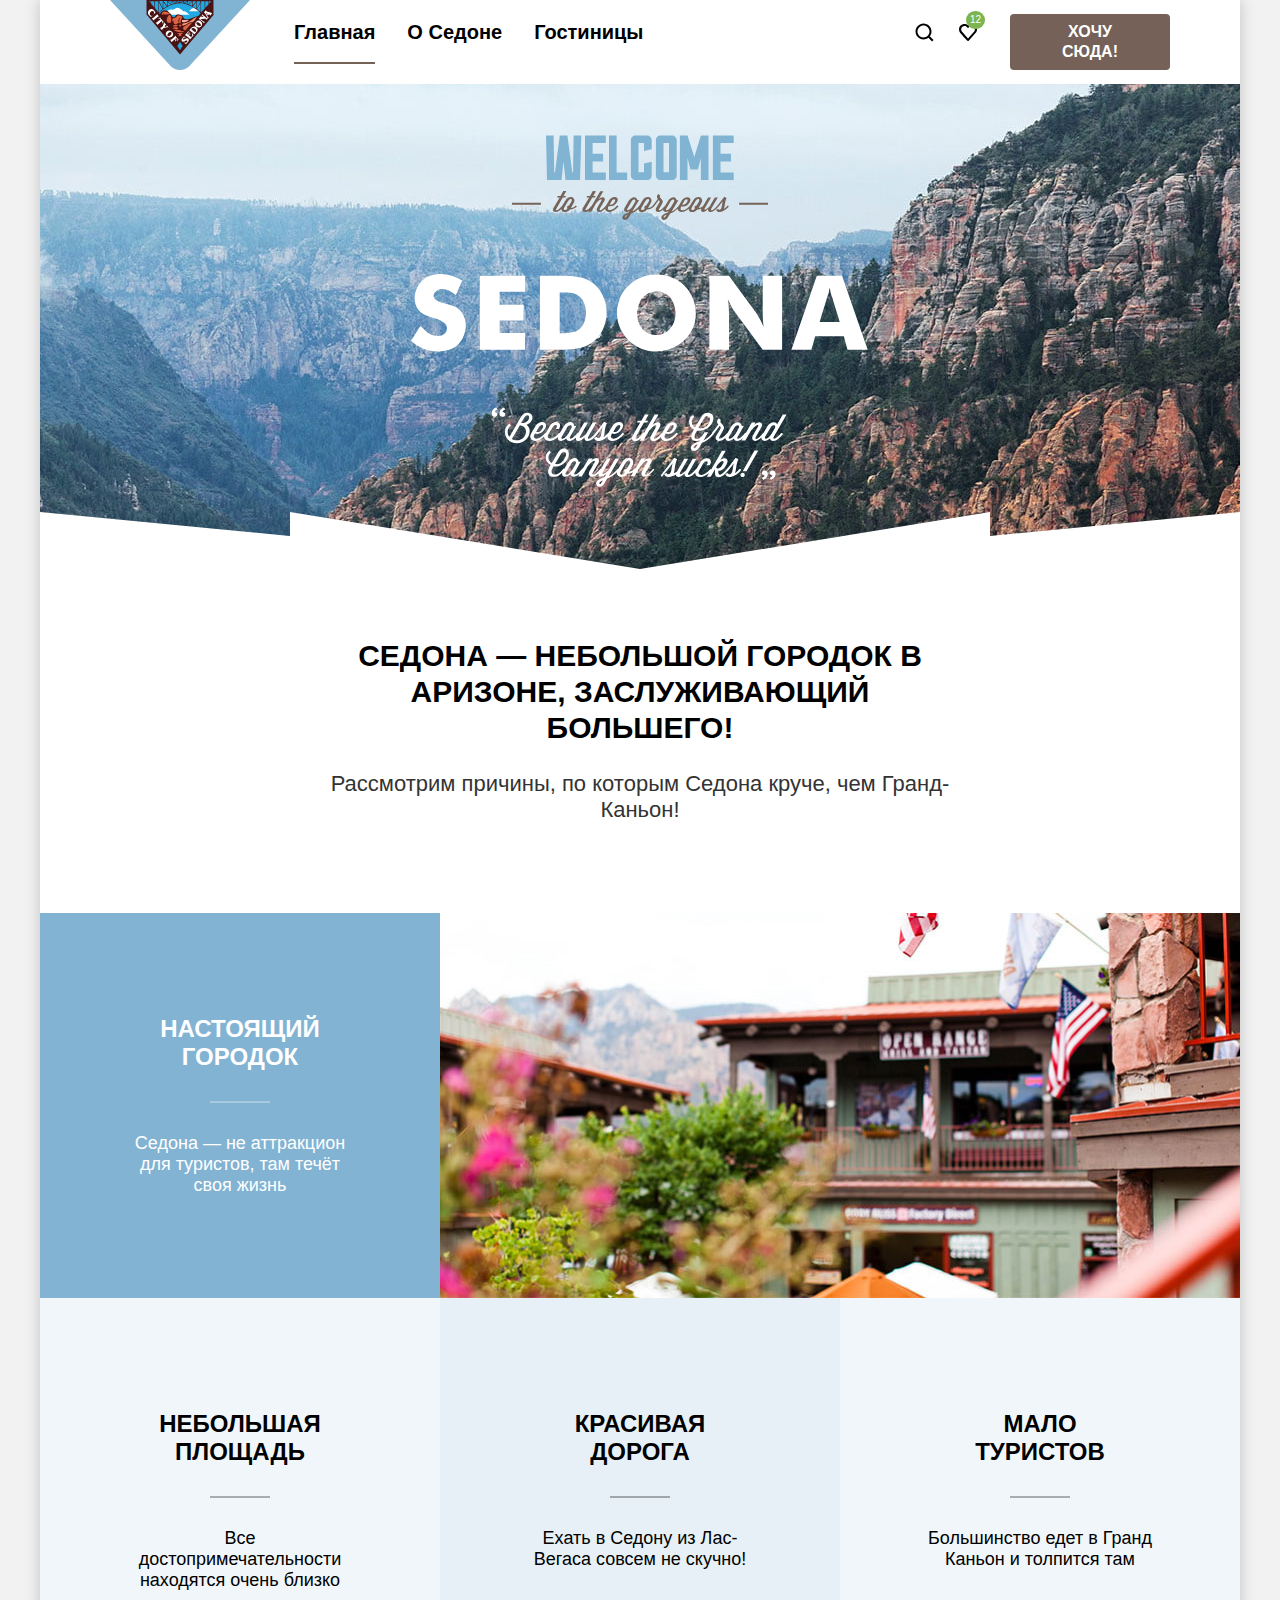
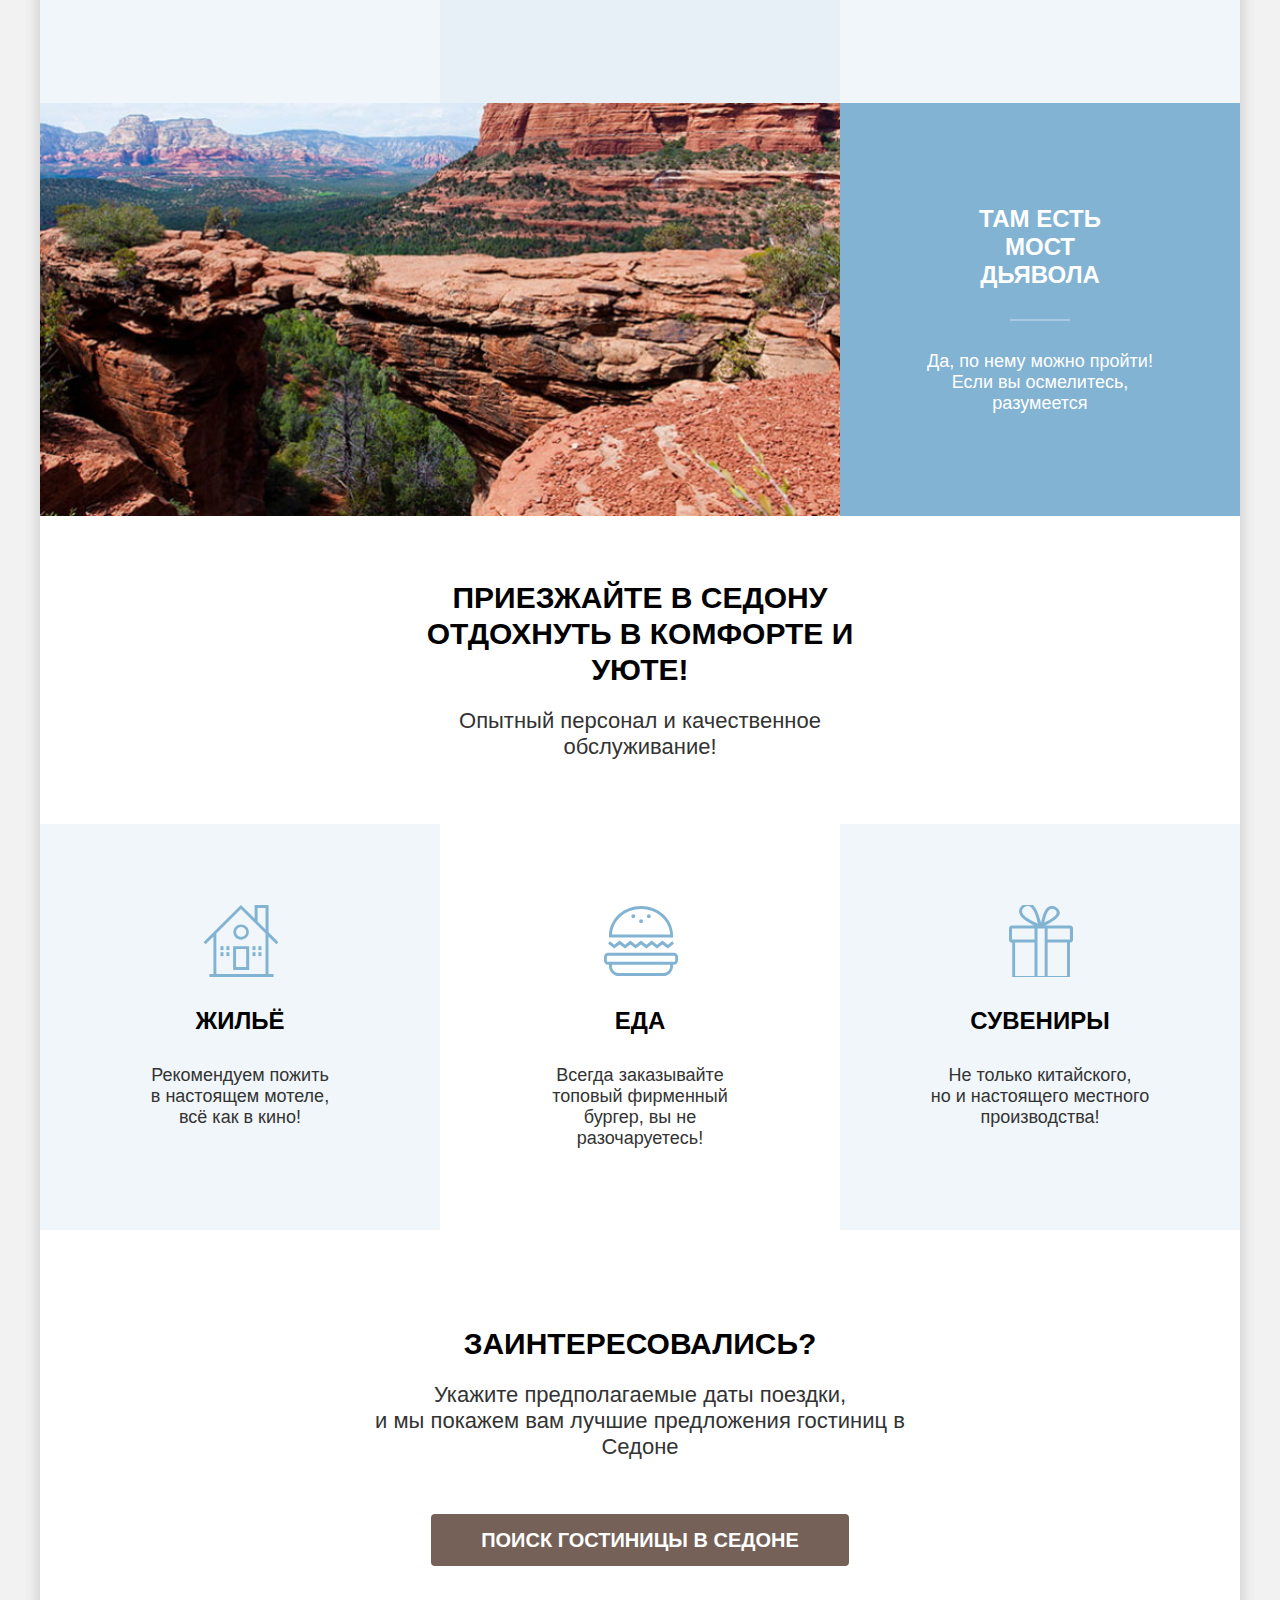
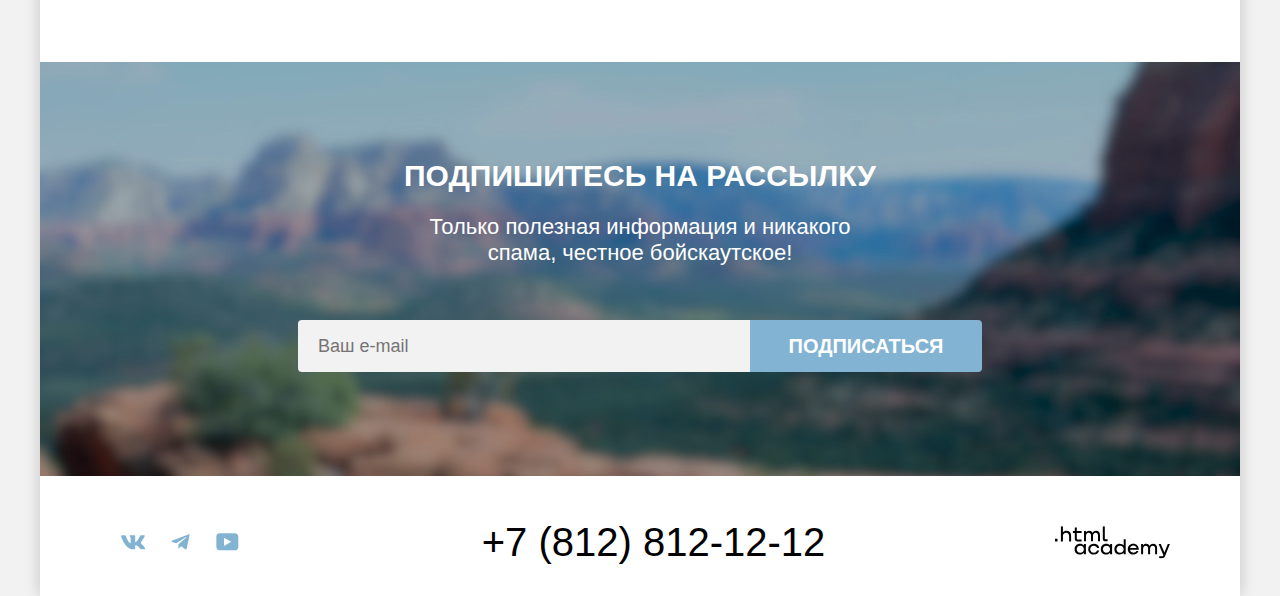
==== commit 809b509d: "Merge pull request #7 from SofiaBandurina/master" ====
--- a/index.html
+++ b/index.html
@@ -7,14 +7,14 @@
     <link rel="icon" href="#">
     <meta name="keywords" content="">
     <meta name="description" content="">
-    <title>HTML Academy: Сайт города Седона</title>
+    <title>Сайт города Седона</title>
   </head>
 
   <body>
     <div class="container">
       <header class="main-header">
         <a class="link" href="index.html">
-          <img class="navigation-logo" src="./images/logo-sedona.svg" alt="Навигация на сайт Седона" width="140"
+          <img class="navigation-logo" src="./images/logo-sedona.svg" alt="Навигация на сайт Седона." width="140"
             height="70">
         </a>
         <nav class="navigation">
@@ -47,7 +47,7 @@
           </ul>
         </nav>
       </header>
-      <main class="main-index">
+      <main class="main-index main-container">
         <h1 class="visually-hidden">Неофициальный сайт города Седона</h1>
         <section class="hero">
           <h2 class="visually-hidden">Приветствие города Седона</h2>
@@ -65,7 +65,7 @@
                 <p class="advantages-description">Седона — не аттракцион для
                   туристов, там течёт своя жизнь</p>
               </div>
-              <img class="advantages-image" src="./images/advantages-one.jpg" alt="Вид на мотель и красивую природу"
+              <img class="advantages-image" src="./images/advantages-one.jpg" alt="Вид на мотель и красивую природу."
                 width="800" height="385">
             </li>
             <li class="advantages-item">
@@ -87,7 +87,7 @@
               </div>
             </li>
             <li class="advantages-item advantages-item-special">
-              <img class="advantages-image" src="./images/advantages-two.jpg" alt="Вид на мост дьявола и красивые горы"
+              <img class="advantages-image" src="./images/advantages-two.jpg" alt="Вид на мост дьявола и красивые горы."
                 width="800" height="385">
               <div class="advantages-container">
                 <h3 class="advantages-title">Там есть<br>мост дьявола</h3>
@@ -102,15 +102,18 @@
           <p class="invitation-desc">Опытный персонал и качественное обслуживание!</p>
           <ul class="invitation-list">
             <li class="invitation-item">
+              <div class="invitation-house"></div>
               <h3 class="invitation-title">Жильё</h3>
               <p class="invitation-description">Рекомендуем пожить<br>в настоящем мотеле,<br>всё как в кино!</p>
             </li>
             <li class="invitation-item">
+              <div class="invitation-meal"></div>
               <h3 class="invitation-title">Еда</h3>
               <p class="invitation-description">Всегда заказывайте<br>топовый фирменный бургер, вы не
                 разочаруетесь!</p>
             </li>
             <li class="invitation-item">
+              <div class="invitation-souvenir"></div>
               <h3 class="invitation-title">Сувениры</h3>
               <p class="invitation-description">Не только китайского,<br>но и настоящего местного производства!</p>
             </li>
@@ -154,7 +157,7 @@
           </ul>
           <a class="contacts-phone" href="tel:+78128121212">+7 (812) 812-12-12</a>
           <a class="html-logo" href="https://htmlacademy.ru/">
-            <img class="html-logo-icon" src="./images/logo-html-academy.svg" alt="Логотип HTML Academy" width="115"
+            <img class="html-logo-icon" src="./images/logo-html-academy.svg" alt="Логотип HTML Academy." width="115"
               height="33">
           </a>
         </section>
--- a/styles/styles.css
+++ b/styles/styles.css
@@ -27,6 +27,10 @@
   overflow: hidden;
 }
 
+html {
+  height: 100%;
+}
+
 body {
   margin: 0;
   font-family: "PT Sans", "Arial", sans-serif;
@@ -42,6 +46,9 @@
   margin: 0 auto;
   background-color: #ffffff;
   box-shadow: 0 0 15px rgba(0, 0, 0, 0.2);
+  display: flex;
+  min-height: 100vh;
+  flex-direction: column;
 }
 
 .main-header {
@@ -79,7 +86,7 @@
 }
 
 .navigation-item {
-  padding: 20px 16px;
+  padding: 20px 16px 0;
 }
 
 .navigation-link {
@@ -92,10 +99,13 @@
   color: inherit;
 }
 
-.current-page .navigation-link {
-  border-bottom: 2px solid #756257;
-  width: 68px;
-  padding-bottom: 18px;
+.current-page::after {
+  content: '';
+  background-color: #756257;
+  height: 2px;
+  display: block;
+  width: auto;
+  margin-top: 18px;
 }
 
 .user-nav-list {
@@ -106,7 +116,11 @@
   flex-wrap: wrap;
   width: 350px;
   justify-content: flex-end;
-  align-items: center;
+}
+
+.user-nav-logo {
+  display: flex;
+  flex-wrap: wrap;
 }
 
 .user-nav-item {
@@ -162,11 +176,15 @@
   color: #ffffff;
   background-color: #756157;
   border-radius: 4px;
-  margin-left: 20px;
+  margin: 14px 0 14px 20px;
   box-sizing: border-box;
 }
 
 .main-index {}
+
+.main-container {
+  flex-grow: 1;
+}
 
 .hero {
   background-color: #abcdde;
@@ -251,6 +269,24 @@
   margin: 0 auto;
 }
 
+.advantages-title::after {
+  content: '';
+  background-color: rgba(0, 0, 0, 0.3);
+  height: 2px;
+  display: block;
+  width: 60px;
+  margin: 30px auto;
+}
+
+.advantages-item-special .advantages-title::after {
+  content: '';
+  background-color: rgba(255, 255, 255, 0.3);
+  height: 2px;
+  display: block;
+  width: 60px;
+  margin: 30px auto;
+}
+
 .advantages-description {
   font-size: 18px;
   font-weight: 400;
@@ -300,7 +336,7 @@
 .invitation-item {
   width: 400px;
   background-color: rgba(131, 179, 211, 0.12);
-  padding-bottom: 81px;
+  padding: 81px 0;
 }
 
 .invitation-item:nth-child(2n) {
@@ -326,13 +362,13 @@
   margin: 0 auto;
 }
 
-/* .invitation-house {
+.invitation-house {
   background-image: url("../images/icon-housing1.svg");
   background-position: center;
   background-repeat: no-repeat;
   width: 75px;
   height: 72px;
-  padding: 81px 0 31px;
+  margin: 0 auto 30px;
 }
 
 .invitation-meal {
@@ -341,7 +377,7 @@
   background-repeat: no-repeat;
   width: 75px;
   height: 72px;
-  padding: 81px 0 31px;
+  margin: 0 auto 30px;
 }
 
 .invitation-souvenir {
@@ -350,8 +386,8 @@
   background-repeat: no-repeat;
   width: 75px;
   height: 72px;
-  padding: 81px 0 31px;
-} */
+  margin: 0 auto 30px;
+}
 
 .search {
   padding-bottom: 96px;
@@ -406,6 +442,12 @@
   color: #ffffff;
 }
 
+.subscription-catalog {
+  color: #000000;
+  background-image: none;
+  background-color: #ffffff;
+}
+
 .subscription-title {
   font-size: 30px;
   font-weight: 700;
@@ -441,6 +483,7 @@
   border: none;
   border-radius: 4px 0 0 4px;
   box-sizing: border-box;
+  font-family: "PT Sans", "Arial", sans-serif;
 }
 
 .subscription-button {
@@ -455,11 +498,16 @@
   background: #82b3d3;
   border: none;
   border-radius: 0 4px 4px 0;
+  font-family: "PT Sans", "Arial", sans-serif;
 }
 
 .contacts {
   display: flex;
   align-items: center;
+  justify-content: space-between;
+  padding: 46px 0 34px;
+  width: 1060px;
+  margin: 0 auto;
 }
 
 .contacts-list {
@@ -468,7 +516,6 @@
   list-style: none;
   display: flex;
   flex-wrap: wrap;
-  margin-left: 70px;
   width: 300px;
 }
 
@@ -478,33 +525,21 @@
 
 .contacts-link {
   width: 47px;
-}
-
-.contacts-link-vkontakte {
-  width: 47px;
   height: 40px;
-  background-image: url("../images/icon-social-vk1.svg");
   background-position: center;
   background-repeat: no-repeat;
-  padding: 45px 0 45px;
+}
+
+.contacts-link-vkontakte {
+  background-image: url("../images/icon-social-vk1.svg");
 }
 
 .contacts-link-telegram {
-  width: 47px;
-  height: 40px;
   background-image: url("../images/icon-social-telegram1.svg");
-  background-position: center;
-  background-repeat: no-repeat;
-  padding: 45px 0 45px;
 }
 
 .contacts-link-youtube {
-  width: 47px;
-  height: 40px;
   background-image: url("../images/icon-social-youtube1.svg");
-  background-position: center;
-  background-repeat: no-repeat;
-  padding: 45px 0 45px;
 }
 
 .contacts-phone {
@@ -514,17 +549,283 @@
   text-transform: uppercase;
   text-decoration: none;
   color: #000000;
-  padding: 44px 196px 40px 126px;
-  width: 720px;
+  margin-right: 158px;
+}
+
+.html-logo {}
+
+.html-logo-icon {
+  display: block;
+}
+
+.inner-filter {
+  background-color: #41647a;
+  background-image: url(../images/background-filter.jpg);
+  background-repeat: no-repeat;
+  background-size: cover;
+  display: block;
+  color: #ffffff;
+  width: 1200px;
+  min-height: 412px;
+  padding: 35px 70px 70px;
   box-sizing: border-box;
+}
+
+.search-title {
+  font-style: normal;
+  font-weight: 700;
+  font-size: 60px;
+  line-height: 78px;
+  text-align: start;
+}
+
+
+
+
+
+
+
+
+.results-header {
+  width: 1060px;
+  margin: 0 auto;
+  display: flex;
+  justify-content: space-between;
+  padding: 50px 0 40px 0;
+  align-items: center;
+}
+
+.results-title-number {
+  margin: 0;
+  font-weight: 700;
+  font-size: 30px;
+  line-height: 36px;
+  text-transform: uppercase;
+  width: 480px;
+  text-align: start;
+}
+
+.results-number {}
+
+.select-form {}
+
+.sorting-select {
+  font-family: 'PT Sans';
+  font-style: normal;
+  font-weight: 400;
+  font-size: 18px;
+  line-height: 21px;
+  color: #333333;
+  padding: 10px 20px 10px 14px;
+  width: 292px;
+  border: 2px solid #e5e5e5;
+  border-radius: 4px;
+  margin-left: 54px;
+}
+
+.sorting-price {}
+
+.sorting-hotels-list {
+  margin: 0;
+  padding: 0;
+  list-style: none;
+  width: 224px;
   display: flex;
   flex-wrap: wrap;
-}
-
-.html-logo {}
-
-.html-logo-icon {
-  padding: 48px 70px 40px 42px;
+  justify-content: end;
+
+}
+
+.sorting-hotels-item:not(:last-child) {
+  margin-right: 8px;
+}
+
+.sorting-hotels-link {
+  display: block;
+  width: 48px;
+  height: 48px;
+  border: 2px solid #e5e5e5;
+  border-radius: 4px;
+  background-repeat: no-repeat;
+  background-position: center;
+  box-sizing: border-box;
+}
+
+.display-net {
+  background-image: url("../images/display-net.svg");
+}
+
+.display-window {
+  background-image: url("../images/display-window.svg");
+}
+
+.display-list {
+  background-image: url("../images/display-list.svg");
+}
+
+.current-display {
+  border: 2px solid #000000;
+}
+
+.results-hotels {}
+
+.results-list {
+  padding: 0;
+  list-style: none;
+  width: 1060px;
+  display: grid;
+  grid-template-columns: repeat(3, 340px);
+  margin: 0 auto;
+  grid-gap: 16px;
+  justify-content: space-between;
+  padding-bottom: 40px;
+}
+
+.results-hotels::after {
+  content: '';
+  border-bottom: 1px solid #e6e6e6;
+  display: block;
+  width: 1060px;
+  margin: 0 auto;
+}
+
+.results-item {
+  border: 1px solid #e6e6e6;
+  border-radius: 4px;
+  padding: 20px;
+}
+
+.results-item:nth-child(3n) {
+  margin-right: 0;
+}
+
+.results-image {
+  display: block;
+  margin-bottom: 16px;
+}
+
+.link-name-hotel {
+  text-decoration: none;
+  color: inherit;
+}
+
+.results-title {
+  margin: 0;
+  font-weight: 700;
+  font-size: 24px;
+  line-height: 28px;
+  text-align: start;
+  margin-bottom: 16px;
+}
+
+.results-prices {
+  font-weight: 400;
+  font-size: 18px;
+  line-height: 21px;
+  color: #333333;
+  display: flex;
+  margin-bottom: 16px;
+  width: 300px;
+}
+
+.results-prices-hotel {
+  width: 150px;
+  text-align: start;
+}
+
+.results-prices-desc {
+  width: 150px;
+  text-align: end;
+}
+
+.results-button {
+  font-weight: 700;
+  font-size: 16px;
+  line-height: 20px;
+  text-align: center;
+  text-transform: uppercase;
+  color: #ffffff;
+  display: grid;
+  justify-content: space-between;
+  grid-template-columns: repeat(2, 140px);
+  column-gap: 20px;
+  row-gap: 16px;
+}
+
+.link-results-button {
+  text-decoration: none;
+  color: inherit;
+  width: 140px;
+  padding: 8px 0;
+  border-radius: 4px;
+}
+
+.link-brown-button {
+  background-color: #756157;
+}
+
+.link-blue-button {
+  background-color: #82b3d3;
+}
+
+.gree-current-favorites {
+  background: #7db54f;
+}
+
+.results-button-desc {}
+
+/* .results-star {
+  display: flex;
+  justify-content: flex-start;
+  width: 140px;
+  background-image: url("../images/star.svg");
+} */
+
+.results-button-description {
+  font-weight: 400;
+  font-size: 16px;
+  line-height: 20px;
+  text-align: center;
+  text-transform: uppercase;
+  color: #333333;
+  background-color: #f2f2f2;
+}
+
+.pagination {
+  display: flex;
+  width: 1060px;
+  margin: 0 auto;
+  padding: 40px 0 60px 0;
+}
+
+.link-pagination {
+  display: block;
+  font-weight: 700;
+  font-size: 20px;
+  line-height: 36px;
+  color: #ffffff;
+  width: 60px;
+  height: 60px;
+  background-color: #82b3d3;
+  border-radius: 4px;
+  padding: 11px;
+  box-sizing: border-box;
+  margin-right: 8px;
+  text-decoration: none;
+}
+
+.link-pagination-current {
+  background-color: #f2f2f2;
+  color: #000000;
+}
+
+.link-intermediate {
+  background-color: #ffffff;
+  color: #000000;
+}
+
+.pagination-number {
+  list-style: none;
 }
 
 .brown-link:hover,
@@ -553,3 +854,24 @@
 .contacts-phone:active {
   color: rgba(117, 97, 87, 0.3);
 }
+
+.sorting-hotels-link:hover {
+  border: 2px solid #000000;
+}
+
+.sorting-hotels-link:active {
+  border: 2px solid #000000;
+}
+
+.sorting-hotels-link:focus {
+  border: 2px solid #68a2Ca;
+}
+
+.sorting-select:hover,
+.sorting-select:focus {
+  border: 2px solid #68a2Ca;
+}
+
+.sorting-select:active {
+  border: 2px solid #3f5e72;
+}
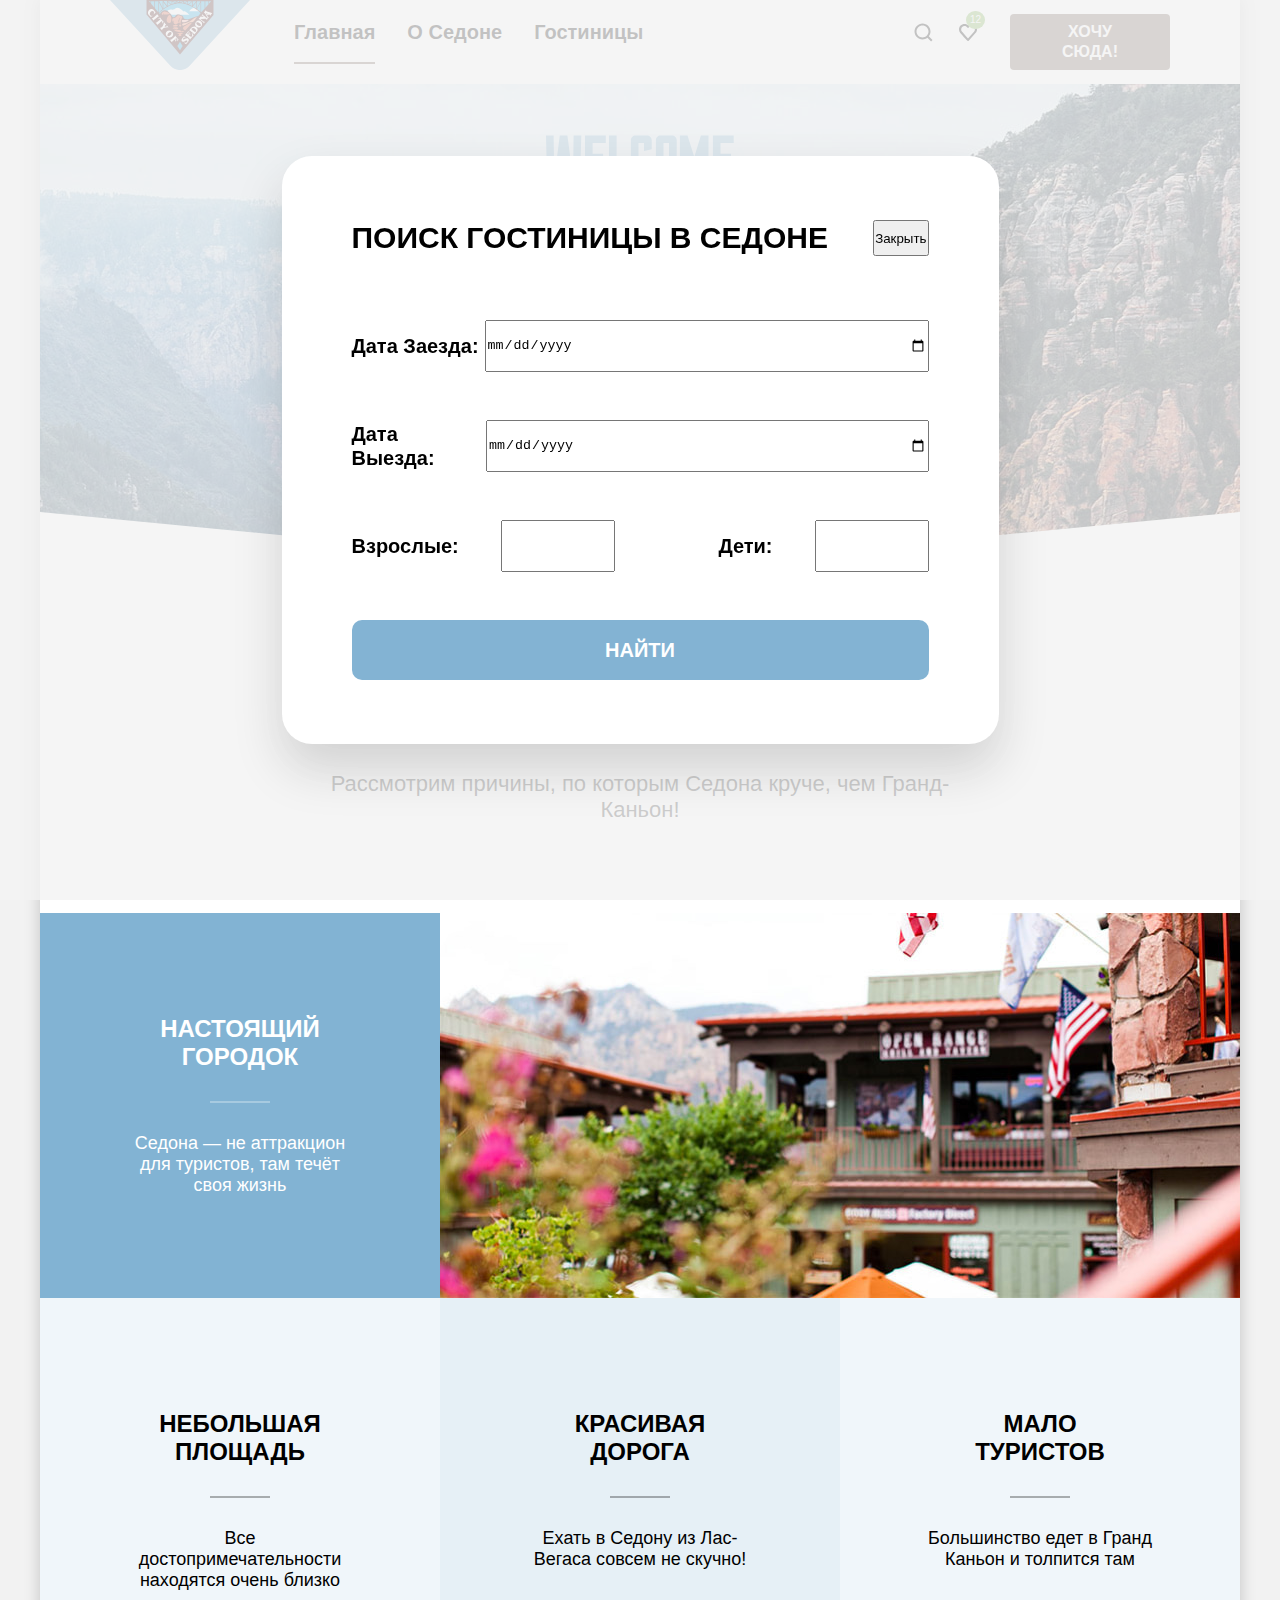
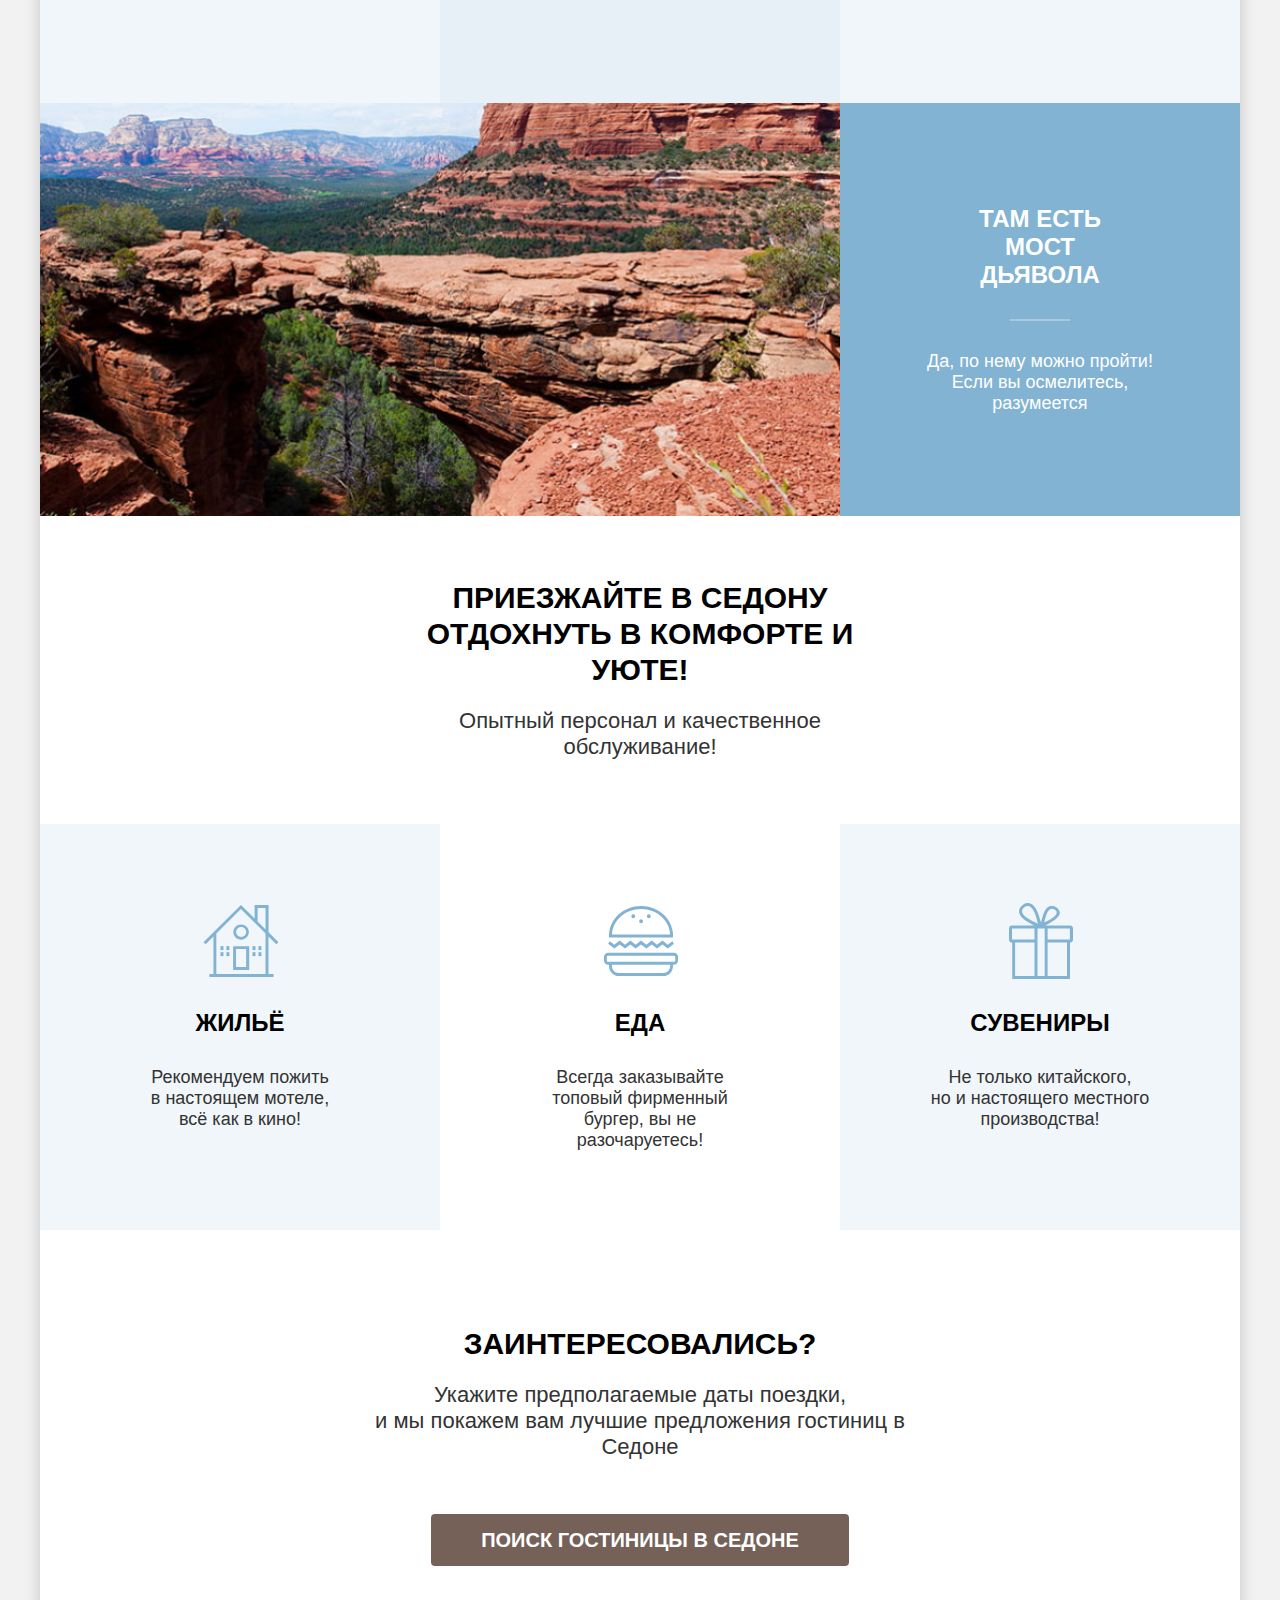
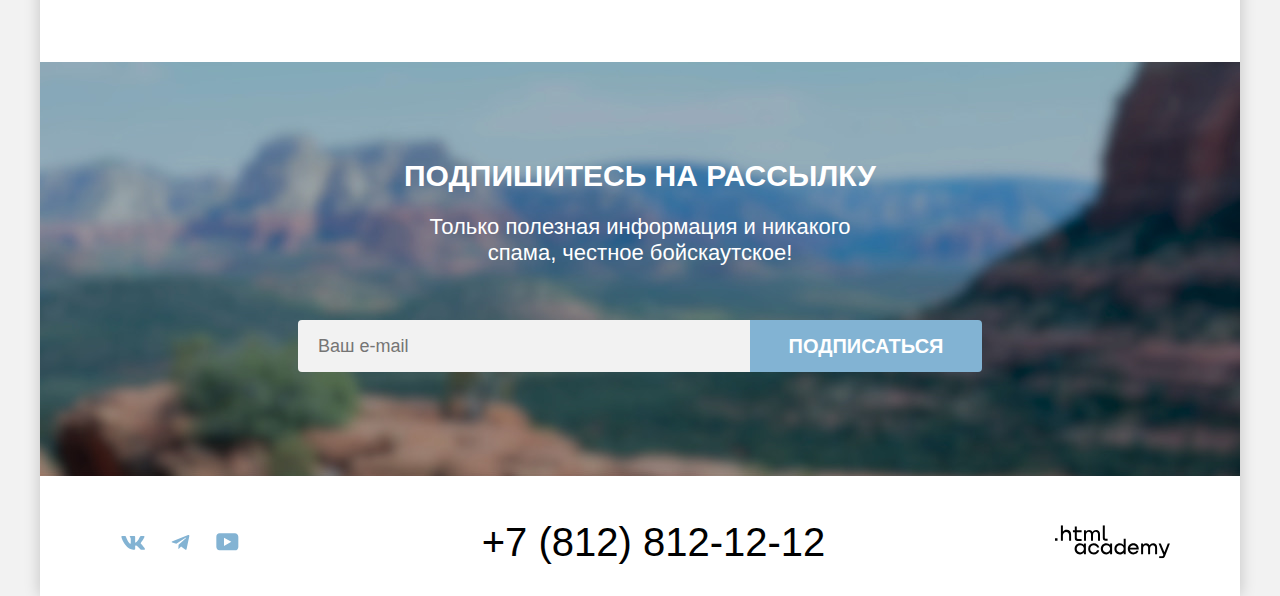
==== commit 5f192281: "Merge pull request #8 from SofiaBandurina/master" ====
--- a/index.html
+++ b/index.html
@@ -20,25 +20,35 @@
         <nav class="navigation">
           <ul class="navigation-list">
             <li class="navigation-item current-page">
-              <a class="navigation-link" href="index.html">Главная</a>
+              <a class="navigation-link text-link" href="index.html">Главная</a>
             </li>
             <li class="navigation-item">
-              <a class="navigation-link" href="#">О Седоне</a>
+              <a class="navigation-link text-link" href="#">О Седоне</a>
             </li>
             <li class="navigation-item">
-              <a class="navigation-link" href="catalog.html">Гостиницы</a>
+              <a class="navigation-link text-link" href="catalog.html">Гостиницы</a>
             </li>
           </ul>
           <ul class="user-nav-list">
             <li class="user-nav-item">
-              <a class="user-nav-link user-nav-link-search" href="#">
+              <a class="user-nav-link user-nav-link-search text-link" href="#">
                 <span class="visually-hidden">Поиск гостиниц</span>
+                <svg width="44" height="64" viewBox="0 0 44 64" fill="none" xmlns="http://www.w3.org/2000/svg">
+                  <path
+                    d="M31.5 40.0083L27.8 36.3287C28.8 35.0359 29.5 33.3453 29.5 31.4558C29.5 27.0801 25.9 23.5 21.5 23.5C17.1 23.5 13.5 27.1796 13.5 31.5552C13.5 35.9309 17.1 39.511 21.5 39.511C23.3 39.511 25 38.9144 26.4 37.8204L30.1 41.5L31.5 40.0083ZM21.5 37.5221C18.2 37.5221 15.5 34.837 15.5 31.5552C15.5 28.2735 18.2 25.5884 21.5 25.5884C24.8 25.5884 27.5 28.2735 27.5 31.5552C27.5 34.837 24.8 37.5221 21.5 37.5221Z"
+                    fill="currentColor" />
+                </svg>
               </a>
             </li>
             <li class="user-nav-item">
-              <a class="user-nav-link user-nav-link-favorite" href="#">
+              <a class="user-nav-link user-nav-link-favorite text-link" href="#">
                 <span class="visually-hidden">Понравившиеся отели</span>
                 <span class="favorite-number">12</span>
+                <svg width="18" height="17" viewBox="0 0 18 17" fill="none" xmlns="http://www.w3.org/2000/svg">
+                  <path
+                    d="M8.9 17C8.6 17 8.3 16.9 8.1 16.6C2.7 10.5 1.4 9.1 1.1 8.7C0.4 7.8 0 6.6 0 5.4C0 2.4 2.4 0 5.5 0C6.8 0 8 0.5 9 1.3C10 0.5 11.3 0 12.5 0C15.5 0 18 2.4 18 5.4C18 6.7 17.5 7.9 16.7 8.8L9.7 16.7C9.5 16.9 9.3 17 8.9 17ZM2.9 7.5C3.2 7.9 6.4 11.5 9 14.4L15.2 7.4C15.7 6.9 15.9 6.2 15.9 5.4C15.9 3.6 14.4 2.1 12.6 2.1C11.6 2.1 10.6 2.6 9.9 3.4C9.6 3.7 9.3 3.8 9 3.8C8.7 3.8 8.4 3.6 8.2 3.4C7.5 2.6 6.5 2.1 5.5 2.1C3.7 2.1 2.2 3.6 2.2 5.4C2.1 6.3 2.5 7 2.9 7.5C2.8 7.5 2.8 7.5 2.9 7.5Z"
+                    fill="currentColor" />
+                </svg>
               </a>
             </li>
             <li class="user-nav-item">
@@ -132,7 +142,8 @@
           <h2 class="subscription-title">Подпишитесь на рассылку</h2>
           <p class="subscription-text">Только полезная информация и никакого спама, честное бойскаутское!</p>
           <form class="subscription-form" action="https://echo.htmlacademy.ru/" method="post">
-            <input class="subscription-field" type="email" name="subscription-email" placeholder="Ваш e-mail" required>
+            <input class="subscription-field form-link" type="email" name="subscription-email" placeholder="Ваш e-mail"
+              required>
             <button class="subscription-button blue-link" type="submit">Подписаться</button>
           </form>
         </section>
@@ -142,26 +153,81 @@
             <li class="contacts-item">
               <a class="contacts-link contacts-link-vkontakte" href="https://vk.com/htmlacademy">
                 <span class="visually-hidden">Вконтакте</span>
+                <svg width="48" height="41" viewBox="0 0 48 41" fill="none" xmlns="http://www.w3.org/2000/svg">
+                  <path fill-rule="evenodd" clip-rule="evenodd"
+                    d="M35.1164 14.8044C35.2824 14.2584 35.1164 13.8564 34.3214 13.8564H31.6964C31.0284 13.8564 30.7204 14.2034 30.5534 14.5864C30.5534 14.5864 29.2184 17.7824 27.3274 19.8584C26.7154 20.4604 26.4374 20.6514 26.1034 20.6514C25.9364 20.6514 25.6854 20.4604 25.6854 19.9134V14.8044C25.6854 14.1484 25.5014 13.8564 24.9454 13.8564H20.8174C20.4004 13.8564 20.1494 14.1604 20.1494 14.4494C20.1494 15.0704 21.0954 15.2144 21.1924 16.9624V20.7604C21.1924 21.5934 21.0394 21.7444 20.7054 21.7444C19.8154 21.7444 17.6504 18.5334 16.3654 14.8594C16.1164 14.1444 15.8644 13.8564 15.1934 13.8564H12.5664C11.8164 13.8564 11.6664 14.2034 11.6664 14.5864C11.6664 15.2684 12.5564 18.6564 15.8114 23.1374C17.9814 26.1974 21.0364 27.8564 23.8194 27.8564C25.4884 27.8564 25.6944 27.4884 25.6944 26.8534V24.5404C25.6944 23.8034 25.8524 23.6564 26.3814 23.6564C26.7714 23.6564 27.4384 23.8484 28.9964 25.3234C30.7764 27.0724 31.0694 27.8564 32.0714 27.8564H34.6964C35.4464 27.8564 35.8224 27.4884 35.6064 26.7604C35.3684 26.0364 34.5184 24.9854 33.3914 23.7384C32.7794 23.0284 31.8614 22.2634 31.5824 21.8804C31.1934 21.3894 31.3044 21.1704 31.5824 20.7334C31.5824 20.7334 34.7824 16.3074 35.1154 14.8044H35.1164Z"
+                    fill="currentColor" />
+                </svg>
               </a>
             </li>
             <li class="contacts-item">
               <a class="contacts-link contacts-link-telegram" href="https://t.me/htmlacademy ">
                 <span class="visually-hidden">Телеграм</span>
+                <svg width="48" height="41" viewBox="0 0 48 41" fill="none" xmlns="http://www.w3.org/2000/svg">
+                  <path
+                    d="M31.785 12.9557L15.8405 19.1042C14.7523 19.5413 14.7586 20.1483 15.6408 20.419L19.7344 21.696L29.2058 15.7201C29.6537 15.4477 30.0629 15.5942 29.7265 15.8928L22.0528 22.8183H22.051L22.0528 22.8192L21.7705 27.0387C22.1841 27.0387 22.3667 26.8489 22.5987 26.625L24.5871 24.6915L28.7229 27.7464C29.4855 28.1664 30.0332 27.9506 30.2229 27.0405L32.9379 14.2453C33.2158 13.1311 32.5126 12.6266 31.785 12.9557Z"
+                    fill="currentColor" />
+                </svg>
               </a>
             </li>
             <li class="contacts-item">
               <a class="contacts-link contacts-link-youtube" href="https://www.youtube.com/user/htmlacademyru">
                 <span class="visually-hidden">Ютуб</span>
-              </a>
-            </li>
-          </ul>
-          <a class="contacts-phone" href="tel:+78128121212">+7 (812) 812-12-12</a>
-          <a class="html-logo" href="https://htmlacademy.ru/">
+                <svg width="23" height="18" viewBox="0 0 23 18" fill="none" xmlns="http://www.w3.org/2000/svg">
+                  <path
+                    d="M18.9402 0.356445H3.50738C1.64668 0.356445 0.333252 1.9502 0.333252 3.75645V13.8502C0.333252 15.7627 1.64668 17.3564 3.50738 17.3564H19.1591C20.8009 17.3564 22.3333 15.7627 22.3333 13.9564V3.75645C22.1143 1.9502 20.8009 0.356445 18.9402 0.356445ZM7.99494 12.8939V4.81894L15.3283 8.85645L7.99494 12.8939Z"
+                    fill="currentColor" />
+                </svg>
+              </a>
+            </li>
+          </ul>
+          <a class="contacts-phone text-link" href="tel:+78128121212">+7 (812) 812-12-12</a>
+          <a class="html-logo text-link" href="https://htmlacademy.ru/">
             <img class="html-logo-icon" src="./images/logo-html-academy.svg" alt="Логотип HTML Academy." width="115"
               height="33">
+            <svg xmlns="http://www.w3.org/2000/svg" width="115" height="34" fill="currentColor">
+              <g fill="#currentColor" clip-path="url(#a)">
+                <path
+                  d="M0 13.26v2.6h2.5v-2.6H0ZM11.6 4.86c-1.6 0-2.8.7-3.6 1.7h-.1V.36h-2v15.5h2v-5.3c0-2.1 1.3-3.6 3.3-3.6 1.8 0 2.9 1.4 2.9 3.2v5.7h2v-6.1c.1-3-1.8-4.9-4.5-4.9ZM26.6 5.16h-4.8v-3.7h-2v3.8h-1.9v2h1.9v6c0 1.7 1 2.7 2.7 2.7h4.1v-2h-3.7c-.7 0-1.1-.4-1.1-1.1v-5.7h4.8v-2ZM41.1 4.96c-1.6 0-2.9.8-3.5 2.1h-.1c-.6-1.2-1.8-2.1-3.4-2.1-1.4 0-2.5.8-3.1 1.8h-.1v-1.6H29v10.6h2v-5.4c0-2 1-3.5 2.6-3.5 1.5 0 2.4 1 2.4 2.6v6.3h2v-5.6c0-2.4 1.4-3.3 2.6-3.3 1.5 0 2.4 1 2.4 2.6v6.3h2v-6.5c.1-2.5-1.4-4.3-3.9-4.3ZM47.8 13.06c0 1.7 1 2.7 2.8 2.7h2v-2h-1.7c-.7 0-1.1-.4-1.1-1.1V.36h-2v12.7ZM28.9 20.06c-.9-1.1-2.2-1.8-3.9-1.8-3.1 0-5.4 2.3-5.4 5.6s2.3 5.6 5.4 5.6c1.8 0 3-.8 3.8-1.9h.1v1.6h2v-10.6h-2v1.5Zm-3.6 7.4c-2.2 0-3.6-1.6-3.6-3.6s1.4-3.6 3.6-3.6 3.6 1.6 3.6 3.6c0 1.9-1.4 3.6-3.6 3.6ZM44.2 22.36c-.5-2.4-2.6-4.1-5.4-4.1a5.4 5.4 0 0 0-5.6 5.6c0 3.1 2.2 5.6 5.6 5.6 2.8 0 4.9-1.8 5.4-4.2h-2.1a3.4 3.4 0 0 1-3.3 2.3c-2.2 0-3.6-1.6-3.6-3.6s1.4-3.6 3.6-3.6c1.6 0 2.8 1 3.3 2.2h2.1v-.2ZM55.1 20.06c-.9-1.1-2.2-1.8-3.9-1.8-3.1 0-5.4 2.3-5.4 5.6s2.3 5.6 5.4 5.6c1.8 0 3-.8 3.8-1.9h.1v1.6h2v-10.6h-2v1.5Zm-3.6 7.4c-2.2 0-3.6-1.6-3.6-3.6s1.4-3.6 3.6-3.6 3.6 1.6 3.6 3.6c0 1.9-1.5 3.6-3.6 3.6ZM68.7 20.16c-.9-1.1-2.2-1.9-3.9-1.9-3.1 0-5.4 2.3-5.4 5.6s2.2 5.6 5.4 5.6c1.7 0 3-.8 3.8-1.8h.1v1.5h2v-15.4h-2v6.4Zm-3.6 7.3c-2.2 0-3.6-1.6-3.6-3.6s1.4-3.6 3.6-3.6 3.6 1.6 3.6 3.6c-.1 2-1.5 3.6-3.6 3.6ZM78.3 18.26c-3.3 0-5.5 2.5-5.5 5.6 0 3 2.1 5.6 5.5 5.6 2.5 0 4.5-1.3 5.2-3.6h-2.1c-.5 1-1.6 1.6-3 1.6-1.9 0-3.3-1.3-3.4-2.9h8.8c.2-3.6-2-6.3-5.5-6.3Zm0 1.9c1.7 0 3 1 3.3 2.6h-6.5c.3-1.5 1.5-2.6 3.2-2.6ZM98.2 18.26c-1.6 0-2.9.8-3.6 2h-.1c-.6-1.2-1.8-2-3.4-2-1.4 0-2.5.7-3.1 1.8v-1.5h-1.9v10.6h2v-5.4c0-2 1-3.4 2.6-3.5 1.5 0 2.4 1 2.4 2.6v6.3h2v-5.6c0-2.4 1.4-3.3 2.6-3.3 1.5 0 2.4 1 2.4 2.6v6.3h2v-6.5c.1-2.6-1.4-4.4-3.9-4.4ZM109.4 27.36l-3.6-8.9h-2.2l4.8 11.6c-.3.9-.7 1.2-1.7 1.2h-2.5v2h2.5c1.8 0 2.8-.8 3.5-2.6l4.7-12.2h-2.1l-3.4 8.9Z" />
+              </g>
+              <defs>
+                <clipPath id="a">
+                  <path fill="#currentColor" d="M0 .36h115v33H0z" />
+                </clipPath>
+              </defs>
+            </svg>
           </a>
         </section>
       </footer>
+    </div>
+    <div class="modal modal-closed1">
+      <div class="modal-window">
+        <section class="hotel-search">
+          <div class="search-close-container">
+          <h1 class="search-data-title">Поиск гостиницы в Седоне</h1>
+          <button class="closing-form" type="button">
+            <span class="visually-hiddennnnnnnn">Закрыть</span>
+          </button>
+        </div>
+          <form class="search-data" action="https://echo.htmlacademy.ru/" method="get">
+            <label class="name-parameter-date">Дата заезда:
+              <input class="parameter-date" type="date" name="arrival-date">
+            </label>
+            <label class="name-parameter-date">Дата выезда:
+              <input class="parameter-date" type="date" name="departure-date">
+            </label>
+            <div class="parameter-people-container">
+            <label class="name-parameter-people">Взрослые:
+              <input class="parameter-people" type="number" name="adult">
+            </label>
+            <label class="name-parameter-people">Дети:
+              <input class="parameter-people" type="number" name="children">
+            </label>
+          </div>
+            <button class="search-hotel-parameter blue-link" type="button">Найти</button>
+          </form>
+        </section>
+      </div>
     </div>
   </body>
 
--- a/styles/styles.css
+++ b/styles/styles.css
@@ -135,21 +135,29 @@
 }
 
 .user-nav-link-search {
-  background-image: url("../images/search-icon1.svg");
+  /* background-image: url("../images/search-icon1.svg"); */
+  display: flex;
+  background-repeat: no-repeat;
+  background-position: center;
+  padding: 22px 0;
+  width: 46px;
+  height: 20px;
+  justify-content: center;
+  align-items: center;
+  color: #000000;
+}
+
+.user-nav-link-favorite {
+  /* background-image: url("../images/icon-heart1.svg"); */
+  display: flex;
   background-repeat: no-repeat;
   background-position: center;
   padding: 22px 12px;
   width: 20px;
   height: 20px;
-}
-
-.user-nav-link-favorite {
-  background-image: url("../images/icon-heart1.svg");
-  background-repeat: no-repeat;
-  background-position: center;
-  padding: 22px 12px;
-  width: 20px;
-  height: 20px;
+  justify-content: center;
+  align-items: center;
+  color: #000000;
 }
 
 .favorite-number {
@@ -162,6 +170,7 @@
   position: absolute;
   left: 20px;
   top: 11px;
+  color: #ffffff;
 }
 
 .button-want-here {
@@ -336,7 +345,7 @@
 .invitation-item {
   width: 400px;
   background-color: rgba(131, 179, 211, 0.12);
-  padding: 81px 0;
+  padding: 79px 0;
 }
 
 .invitation-item:nth-child(2n) {
@@ -367,7 +376,7 @@
   background-position: center;
   background-repeat: no-repeat;
   width: 75px;
-  height: 72px;
+  height: 76px;
   margin: 0 auto 30px;
 }
 
@@ -376,7 +385,7 @@
   background-position: center;
   background-repeat: no-repeat;
   width: 75px;
-  height: 72px;
+  height: 76px;
   margin: 0 auto 30px;
 }
 
@@ -385,7 +394,7 @@
   background-position: center;
   background-repeat: no-repeat;
   width: 75px;
-  height: 72px;
+  height: 76px;
   margin: 0 auto 30px;
 }
 
@@ -499,6 +508,7 @@
   border: none;
   border-radius: 0 4px 4px 0;
   font-family: "PT Sans", "Arial", sans-serif;
+  cursor: pointer;
 }
 
 .contacts {
@@ -524,13 +534,17 @@
 }
 
 .contacts-link {
+  display: flex;
   width: 47px;
   height: 40px;
   background-position: center;
   background-repeat: no-repeat;
-}
-
-.contacts-link-vkontakte {
+  justify-content: center;
+  align-items: center;
+  color: #83b3d3;
+}
+
+/* .contacts-link-vkontakte {
   background-image: url("../images/icon-social-vk1.svg");
 }
 
@@ -540,7 +554,7 @@
 
 .contacts-link-youtube {
   background-image: url("../images/icon-social-youtube1.svg");
-}
+} */
 
 .contacts-phone {
   font-size: 40px;
@@ -552,10 +566,15 @@
   margin-right: 158px;
 }
 
-.html-logo {}
+.html-logo {
+  display: flex;
+  align-items: center;
+  justify-content: center;
+  color: #000000;
+}
 
 .html-logo-icon {
-  display: block;
+  display: none;
 }
 
 .inner-filter {
@@ -567,7 +586,7 @@
   color: #ffffff;
   width: 1200px;
   min-height: 412px;
-  padding: 35px 70px 70px;
+  padding: 34px 70px 59px 65px;
   box-sizing: border-box;
 }
 
@@ -577,14 +596,274 @@
   font-size: 60px;
   line-height: 78px;
   text-align: start;
-}
-
-
-
-
-
-
-
+  margin: 0 0 5px 6px;
+}
+
+.search-navigation {
+  margin-bottom: 39px;
+}
+
+.search-navigation-list {
+  list-style: none;
+  display: flex;
+  gap: 21px;
+  margin: 0;
+  padding: 0;
+  flex-wrap: wrap;
+}
+
+.search-navigation-item {
+  position: relative;
+}
+
+.search-navigation-item:not(:last-child)::after {
+  content: "";
+  position: absolute;
+  background-image: url("../images/arrow-page.svg");
+  width: 7px;
+  height: 10px;
+  top: 30%;
+  left: 115%;
+}
+
+.search-navigation-link {
+  text-decoration: none;
+  font-style: normal;
+  font-weight: 400;
+  font-size: 16px;
+  line-height: 21px;
+  color: #ffffff;
+}
+
+.home-page-link {
+  /* background-image: url("../images/home-page.svg"); */
+  display: flex;
+  width: 13px;
+  height: 13px;
+  background-repeat: no-repeat;
+  background-position: center;
+  padding: 6px;
+  color: #ffffff;
+  justify-content: center;
+  align-items: center;
+}
+
+.parameters-form {
+  display: flex;
+  flex-wrap: wrap;
+  gap: 69px;
+}
+
+.infrastructure-container {
+  display: flex;
+  flex-wrap: wrap;
+  gap: 65px;
+  width: 448px;
+}
+
+.fieldset {
+  margin: 0;
+  padding: 0;
+  border: 0 none;
+  text-align: start;
+  display: flex;
+  flex-direction: column;
+  flex-wrap: wrap;
+}
+
+.fieldset-infrastructure {}
+
+.title {
+  padding: 0;
+  font-weight: 700;
+  font-size: 20px;
+  line-height: 24px;
+  text-transform: capitalize;
+  margin: 0 0 32px 6px;
+}
+
+.title-infrastructure {}
+
+.title-type-housing {}
+
+.title-price {
+  margin: 0 0 31px 0;
+}
+
+.parameter-selection {
+  font-weight: 400;
+  font-size: 18px;
+  line-height: 23px;
+  margin: 1px 0 15px 42px;
+  position: relative;
+}
+
+.fieldset-type-housing {}
+
+.fieldset-price {
+  row-gap: 44px;
+}
+
+.parameters-input {
+  appearance: none;
+  margin: 0;
+}
+
+.selection-checkbox::before {
+  content: '';
+  display: block;
+  margin: -2px 0 0 0;
+  width: 20px;
+  height: 20px;
+  background: #ffffff;
+  border-radius: 4px;
+  position: absolute;
+  right: 129px;
+  top: 3px;
+  cursor: pointer;
+}
+
+.selection-checkbox:checked::after {
+  content: '';
+  display: block;
+  width: 12px;
+  height: 11px;
+  background-image: url("../images/checkbox.svg");
+  position: absolute;
+  right: 133px;
+  top: 7px;
+}
+
+.selection-radio::before {
+  content: '';
+  display: block;
+  margin: -2px 0 0 0;
+  width: 20px;
+  height: 20px;
+  background: #ffffff;
+  border-radius: 10px;
+  position: absolute;
+  right: 120px;
+  top: 3px;
+  cursor: pointer;
+}
+
+.selection-radio:checked::after {
+  content: '';
+  display: block;
+  margin: -2px 0 0 0;
+  width: 10px;
+  height: 10px;
+  background: #3f5e72;
+  border-radius: 10px;
+  position: absolute;
+  right: 125px;
+  top: 8px;
+}
+
+.container-selection {
+  display: flex;
+  gap: 2px;
+}
+
+.container-button {}
+
+.selection-price {
+  padding: 14px 4px 11px 20px;
+  width: 143px;
+  background: #f2f2f2;
+  border: none;
+  box-sizing: border-box;
+  font-size: 18px;
+  line-height: 24px;
+  font-weight: 700;
+}
+
+.price-from {
+  border-radius: 4px 0 0 4px;
+}
+
+.price-before {
+  border-radius: 0 4px 4px 0;
+}
+
+.selection-price::placeholder {
+  text-align: right;
+  font-weight: 400;
+}
+
+.price-range {
+  width: 287px;
+  height: 20px;
+  position: relative;
+}
+
+.schale {
+  height: 4px;
+  background-color: #ffffff52;
+}
+
+.range {
+  height: 4px;
+  width: 226px;
+  background-color: #ffffff;
+}
+
+.range-handle {
+  width: 20px;
+  height: 20px;
+  background-color: #ffffff;
+  border-radius: 5px;
+  border: none;
+  cursor: pointer;
+}
+
+.range-handle-min {
+  position: absolute;
+  bottom: 8px;
+}
+
+.range-handle-max {
+  position: absolute;
+  bottom: 8px;
+  right: 60px;
+}
+
+.fieldset-buttons {
+  margin: 56px 0 0 0;
+  row-gap: 32px;
+}
+
+.apply-button {
+  width: 191px;
+  height: 36px;
+  font-family: inherit;
+  font-weight: 700;
+  font-size: 16px;
+  line-height: 20px;
+  text-align: center;
+  text-transform: uppercase;
+  color: #FFFFFF;
+  background: #82b3d3;
+  border-radius: 4px;
+  border: 0;
+  cursor: pointer;
+}
+
+.reset-button {
+  width: 191px;
+  height: 36px;
+  font-family: inherit;
+  font-weight: 700;
+  font-size: 16px;
+  line-height: 20px;
+  text-align: center;
+  text-transform: uppercase;
+  color: #ffffff;
+  background: none;
+  border: 0;
+  cursor: pointer;
+}
 
 .results-header {
   width: 1060px;
@@ -592,7 +871,6 @@
   display: flex;
   justify-content: space-between;
   padding: 50px 0 40px 0;
-  align-items: center;
 }
 
 .results-title-number {
@@ -601,13 +879,17 @@
   font-size: 30px;
   line-height: 36px;
   text-transform: uppercase;
-  width: 480px;
+  width: 535px;
   text-align: start;
+  padding: 6px 0;
 }
 
 .results-number {}
 
-.select-form {}
+.select-form {
+  width: 350px;
+  position: relative;
+}
 
 .sorting-select {
   font-family: 'PT Sans';
@@ -616,28 +898,36 @@
   font-size: 18px;
   line-height: 21px;
   color: #333333;
-  padding: 10px 20px 10px 14px;
-  width: 292px;
+  padding: 14px 20px 12px 18px;
+  width: 291px;
   border: 2px solid #e5e5e5;
   border-radius: 4px;
-  margin-left: 54px;
+  appearance: none;
+  margin-right: 58px;
+  cursor: pointer;
 }
 
 .sorting-price {}
+
+.arrow-sorting {
+  width: 12px;
+  height: 8px;
+  background-image: url("../images/arrow-sorting.svg");
+  background-repeat: no-repeat;
+  position: absolute;
+  top: 44%;
+  right: 22%;
+}
 
 .sorting-hotels-list {
   margin: 0;
   padding: 0;
   list-style: none;
-  width: 224px;
+  width: 168px;
   display: flex;
   flex-wrap: wrap;
   justify-content: end;
-
-}
-
-.sorting-hotels-item:not(:last-child) {
-  margin-right: 8px;
+  gap: 8px;
 }
 
 .sorting-hotels-link {
@@ -676,9 +966,9 @@
   display: grid;
   grid-template-columns: repeat(3, 340px);
   margin: 0 auto;
-  grid-gap: 16px;
+  grid-gap: 19px;
   justify-content: space-between;
-  padding-bottom: 40px;
+  padding-bottom: 38px;
 }
 
 .results-hotels::after {
@@ -692,7 +982,7 @@
 .results-item {
   border: 1px solid #e6e6e6;
   border-radius: 4px;
-  padding: 20px;
+  padding: 19px;
 }
 
 .results-item:nth-child(3n) {
@@ -701,7 +991,7 @@
 
 .results-image {
   display: block;
-  margin-bottom: 16px;
+  margin-bottom: 17px;
 }
 
 .link-name-hotel {
@@ -749,13 +1039,15 @@
   justify-content: space-between;
   grid-template-columns: repeat(2, 140px);
   column-gap: 20px;
-  row-gap: 16px;
+  row-gap: 17px;
+  align-items: center;
 }
 
 .link-results-button {
   text-decoration: none;
   color: inherit;
   width: 140px;
+  height: max-content;
   padding: 8px 0;
   border-radius: 4px;
 }
@@ -768,18 +1060,36 @@
   background-color: #82b3d3;
 }
 
-.gree-current-favorites {
+.green-current-favorites {
   background: #7db54f;
 }
 
 .results-button-desc {}
 
-/* .results-star {
-  display: flex;
-  justify-content: flex-start;
-  width: 140px;
+.results-star {
   background-image: url("../images/star.svg");
-} */
+  background-repeat: space;
+}
+
+.results-star-one {
+  width: 18px;
+}
+
+.results-star-two {
+  width: 42px;
+}
+
+.results-star-three {
+  width: 66px;
+}
+
+.results-star-four {
+  width: 89px;
+}
+
+.results-star-five {
+  width: 107px;
+}
 
 .results-button-description {
   font-weight: 400;
@@ -804,11 +1114,11 @@
   font-size: 20px;
   line-height: 36px;
   color: #ffffff;
-  width: 60px;
+  min-width: 60px;
   height: 60px;
   background-color: #82b3d3;
   border-radius: 4px;
-  padding: 11px;
+  padding: 13px;
   box-sizing: border-box;
   margin-right: 8px;
   text-decoration: none;
@@ -828,9 +1138,116 @@
   list-style: none;
 }
 
+.modal {
+  position: fixed;
+  top: 0;
+  left: 0;
+  width: 100%;
+  height: 100%;
+  background: rgba(242, 242, 242, 0.8);
+  display: flex;
+  justify-content: center;
+  align-items: center;
+}
+
+.modal-closed {
+  display: none;
+}
+
+.modal-window {
+  width: 717px;
+  min-height: 576px;
+  background: #ffffff;
+  box-shadow: 0 25px 50px rgba(0, 0, 0, 0.15);
+  border-radius: 30px;
+}
+
+.hotel-search {
+  width: 577px;
+  padding: 64px 70px;
+}
+
+.search-close-container {
+  display: flex;
+  margin-bottom: 64px;
+  justify-content: space-between;
+}
+
+.search-data-title {
+  margin: 0;
+  text-transform: uppercase;
+  font-size: 30px;
+  line-height: 36px;
+}
+
+.closing-form {
+  padding: 0;
+}
+
+.search-data {
+  display: flex;
+  flex-direction: column;
+  row-gap: 48px;
+}
+
+.name-parameter-date {
+  font-style: normal;
+  font-weight: 700;
+  font-size: 20px;
+  line-height: 24px;
+  text-transform: capitalize;
+  display: flex;
+  justify-content: space-between;
+  align-items: center;
+  }
+
+.parameter-date {
+  padding: 0;
+  width: 440px;
+  min-height: 48px;
+}
+
+.parameter-people-container {
+  display: flex;
+  justify-content: space-between;
+}
+
+.name-parameter-people {
+  font-style: normal;
+  font-weight: 700;
+  font-size: 20px;
+  line-height: 24px;
+  text-transform: capitalize;
+  display: flex;
+  justify-content: center;
+  align-items: center;
+  column-gap: 42px;
+}
+
+.parameter-people {
+  padding: 0;
+  width: 110px;
+  min-height: 48px;
+}
+
+.search-hotel-parameter {
+  padding: 0;
+  border: 0;
+  width: 577px;
+  min-height: 60px;
+  color: #ffffff;
+  font-weight: 700;
+  font-size: 20px;
+  background-color: #83b3d3;
+  border-radius: 10px;
+  text-transform: uppercase;
+  cursor: pointer;
+}
+
 .brown-link:hover,
 .brown-link:focus {
   background: #615048;
+  outline: none;
 }
 
 .brown-link:active {
@@ -840,18 +1257,21 @@
 .blue-link:hover,
 .blue-link:focus {
   background: #68a2ca;
+  outline: none;
 }
 
 .blue-link:active {
+  background: #82b3d3;
   color: rgba(255, 255, 255, 0.3);
 }
 
-.contacts-phone:hover,
-.contacts-phone:focus {
+.text-link:hover,
+.text-link:focus {
   color: #756157;
-}
-
-.contacts-phone:active {
+  outline: none;
+}
+
+.text-link:active {
   color: rgba(117, 97, 87, 0.3);
 }
 
@@ -859,19 +1279,128 @@
   border: 2px solid #000000;
 }
 
+.sorting-hotels-link:focus {
+  border: 2px solid #68a2Ca;
+  outline: none;
+}
+
 .sorting-hotels-link:active {
   border: 2px solid #000000;
 }
 
-.sorting-hotels-link:focus {
-  border: 2px solid #68a2Ca;
-}
-
 .sorting-select:hover,
 .sorting-select:focus {
-  border: 2px solid #68a2Ca;
+  outline: 2px solid #68a2Ca;
 }
 
 .sorting-select:active {
-  border: 2px solid #3f5e72;
-}
+  outline: 2px solid #3f5e72;
+}
+
+.sorting-select:disabled {
+  border: 2px solid rgba(0, 0, 0, 0.3);
+  color: rgba(0, 0, 0, 0.3);
+}
+
+.form-link:hover {
+  background: #e6e6e6;
+}
+
+.form-link:focus {
+  background: #e6e6e6;
+  outline: 3px solid #83b3d3;
+}
+
+.form-link:active {
+  background: #f2f2f2;
+  outline: 2px solid #000000;
+}
+
+.green-current-favorites:hover,
+.green-current-favorites:focus {
+  background: #6c9e42;
+  outline: none;
+}
+
+.green-current-favorites:active {
+  background: #7db54f;
+  color: rgba(255, 255, 255, 0.3);
+}
+
+.transparent-link:hover,
+.transparent-link:focus {
+  color: rgba(255, 255, 255, 0.6);
+  outline: none;
+}
+
+.reset-button:focus {
+  border: 3px solid #83b3d3;
+  border-radius: 4px;
+  outline: none;
+  color: #ffffff;
+}
+
+.transparent-link:active {
+  color: rgba(255, 255, 255, 0.3);
+  border: none;
+}
+
+.transparent-link:disabled {
+  opacity: 0.1;
+}
+
+.contacts-link:hover,
+.contacts-link:focus {
+  color: #68a2ca;
+  outline: none;
+}
+
+.contacts-link:active {
+  color: rgba(104, 162, 202, 0.3);
+}
+
+.link:focus {
+  outline: none;
+}
+
+.green-current-favorites:disabled,
+.brown-link:disabled,
+.blue-link:disabled {
+  background: #e5e5e5;
+}
+
+.selection-checkbox:hover:before {
+  background: rgba(255, 255, 255, 0.6);
+}
+
+.selection-checkbox:focus:before {
+  outline: 3px solid #83b3d3;
+}
+
+.selection-checkbox:active:before {
+  background: rgba(255, 255, 255, 0.3);
+  outline: none;
+}
+
+.selection-radio:hover:before {
+  background: rgba(255, 255, 255, 0.6);
+}
+
+.selection-radio:focus:before {
+  outline: 3px solid #83b3d3;
+}
+
+.selection-radio:active:before {
+  background: rgba(255, 255, 255, 0.3);
+  outline: none;
+}
+
+.range-handle:focus {
+  outline: 3px solid #83b3d3;
+  box-shadow: 0 4px 10px rgba(0, 0, 0, 0.25);
+}
+
+.range-handle:active {
+  outline: 2px solid #83b3d3;
+  box-shadow: 0 7px 15px rgba(0, 0, 0, 0.4);
+}
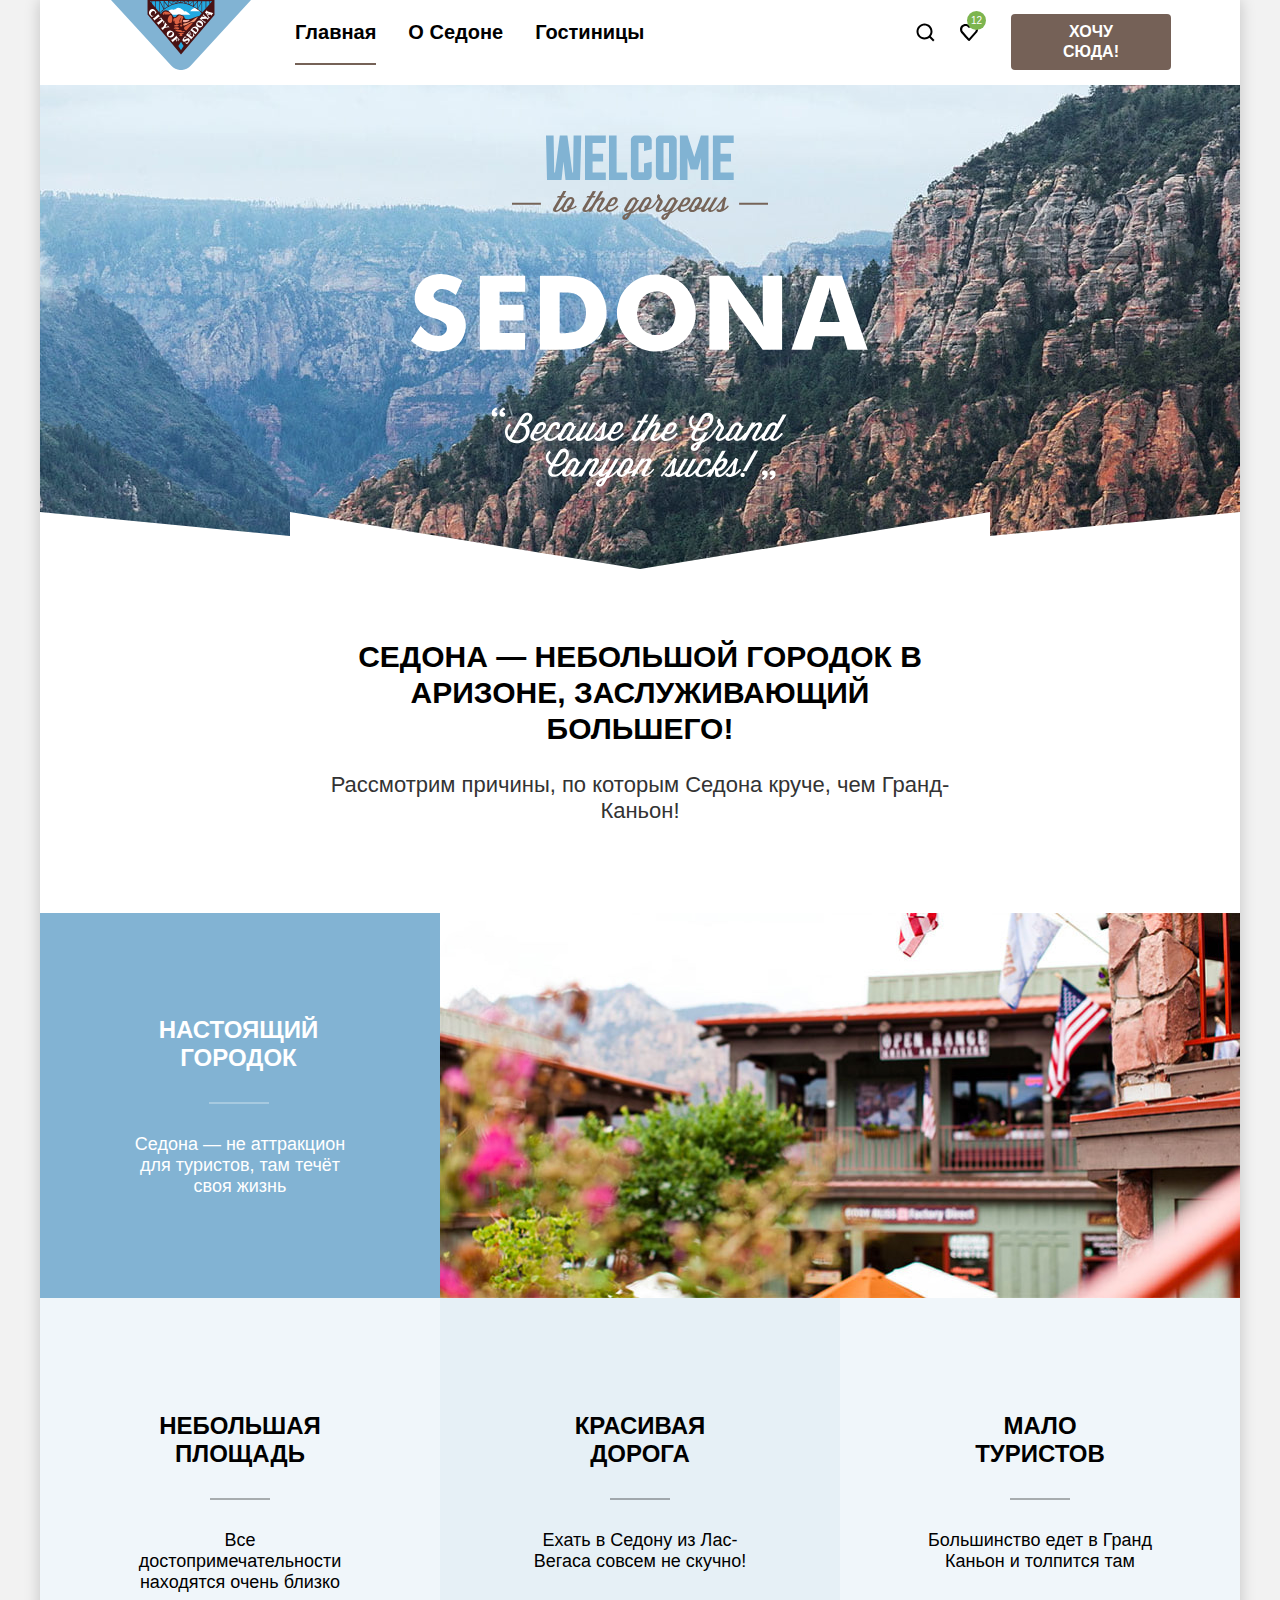
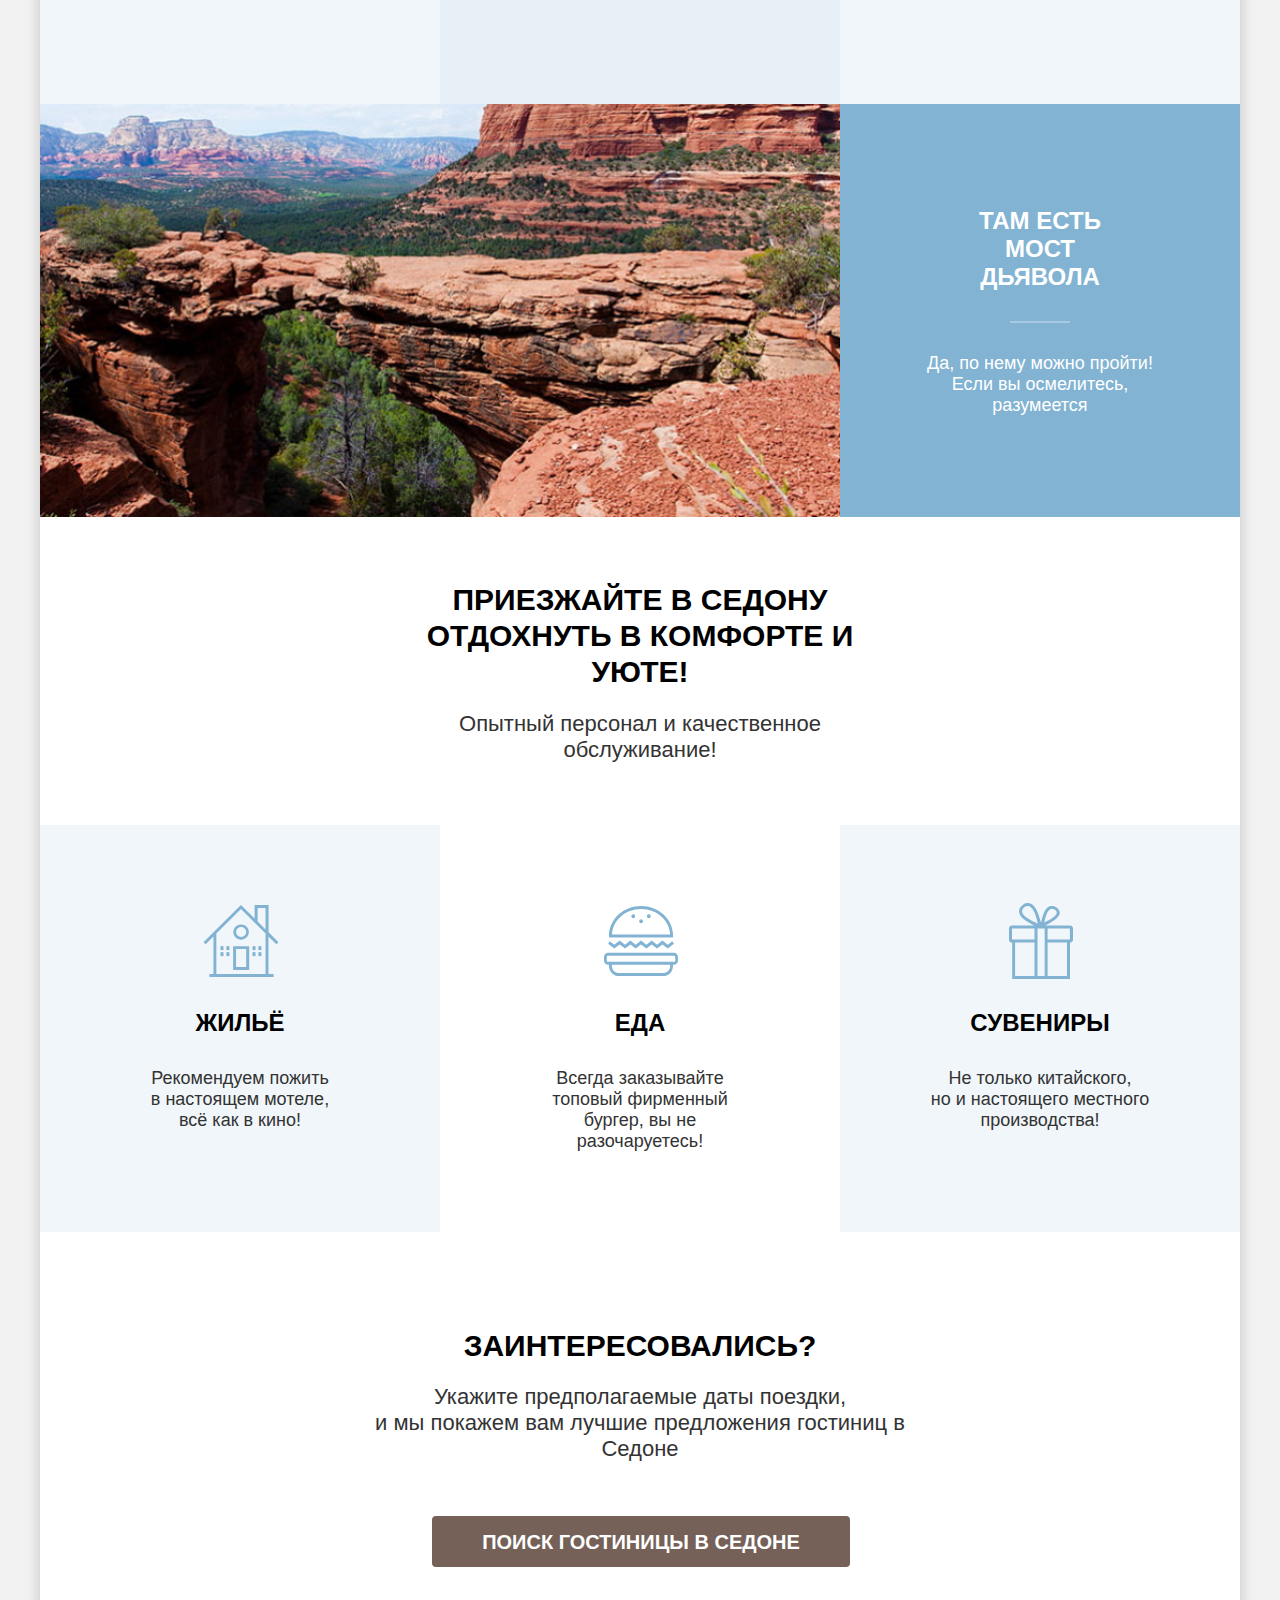
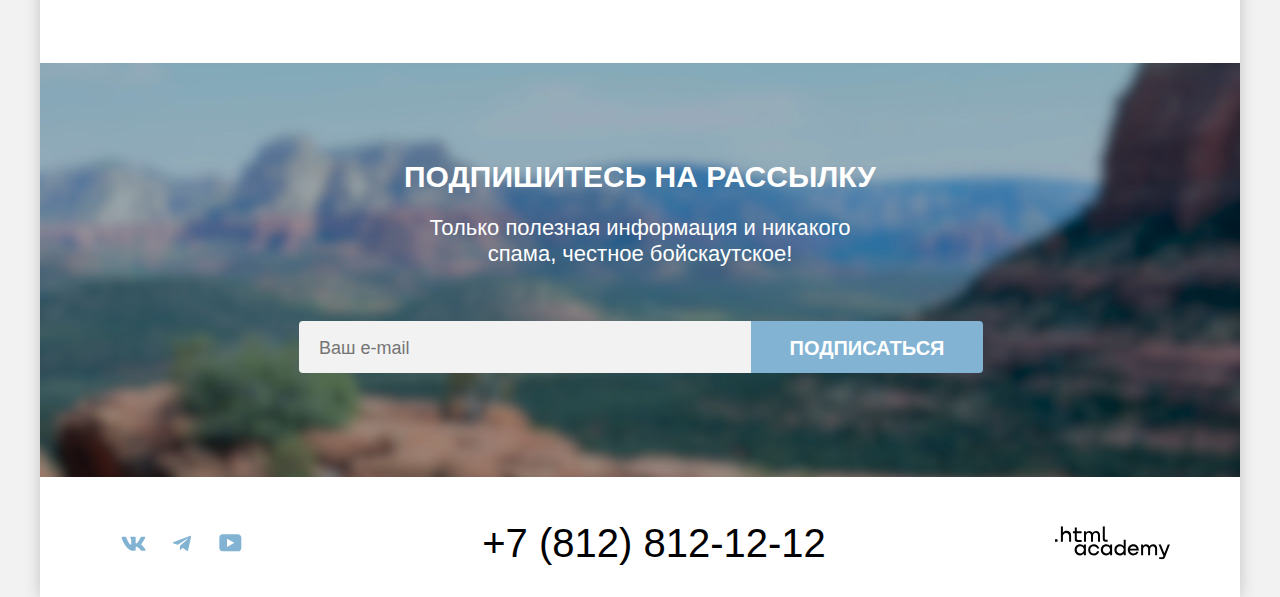
==== commit f5be0bdb: "Добавляет стилизацию Модального окна" ====
--- a/index.html
+++ b/index.html
@@ -4,7 +4,7 @@
   <head>
     <meta charset="UTF-8">
     <link rel="stylesheet" href="./styles/styles.css">
-    <link rel="icon" href="#">
+    <link rel="icon" type="image/png" sizes="32x32" href="./images/favicon1.png">
     <meta name="keywords" content="">
     <meta name="description" content="">
     <title>Сайт города Седона</title>
@@ -71,7 +71,7 @@
           <ul class="advantages-list">
             <li class="advantages-item advantages-item-special">
               <div class="advantages-container">
-                <h3 class="advantages-title">Настоящий городок</h3>
+                <h3 class="advantages-title advantages-title-edit">Настоящий<br> городок</h3>
                 <p class="advantages-description">Седона — не аттракцион для
                   туристов, там течёт своя жизнь</p>
               </div>
@@ -200,33 +200,160 @@
         </section>
       </footer>
     </div>
-    <div class="modal modal-closed1">
+    <div class="modal modal-closed">
       <div class="modal-window">
-        <section class="hotel-search">
-          <div class="search-close-container">
-          <h1 class="search-data-title">Поиск гостиницы в Седоне</h1>
-          <button class="closing-form" type="button">
-            <span class="visually-hiddennnnnnnn">Закрыть</span>
-          </button>
-        </div>
-          <form class="search-data" action="https://echo.htmlacademy.ru/" method="get">
-            <label class="name-parameter-date">Дата заезда:
-              <input class="parameter-date" type="date" name="arrival-date">
-            </label>
-            <label class="name-parameter-date">Дата выезда:
-              <input class="parameter-date" type="date" name="departure-date">
-            </label>
-            <div class="parameter-people-container">
-            <label class="name-parameter-people">Взрослые:
-              <input class="parameter-people" type="number" name="adult">
-            </label>
-            <label class="name-parameter-people">Дети:
-              <input class="parameter-people" type="number" name="children">
-            </label>
+        <h1 class="search-data-title">Поиск гостиницы в Седоне</h1>
+        <button class="closing-form" type="button">
+          <span class="visually-hidden">Закрыть</span>
+          <svg width="15" height="15" viewBox="0 0 15 15" fill="currentColor" xmlns="http://www.w3.org/2000/svg">
+            <path
+              d="M14.4905 1.78288L13.1982 0.49057L7.49048 6.19826L1.78279 0.49057L0.490479 1.78288L6.19817 7.49057L0.490479 13.1983L1.78279 14.4906L7.49048 8.78288L13.1982 14.4906L14.4905 13.1983L8.78279 7.49057L14.4905 1.78288Z"
+              fill="currentColor" />
+          </svg>
+        </button>
+        <form class="search-data" action="https://echo.htmlacademy.ru/" method="post">
+          <div class="parameter-date-container">
+            <label class="name-parameter-date" for="arrival">Дата заезда:</label>
+            <div class="parameter-date-arrival">
+              <input class="parameter-date" type="text" name="arrival-date" value="27 апреля 2020" id="arrival"
+                placeholder="Укажите дату">
+              <svg class="calendar-arrival" width="16" height="15" viewBox="0 0 16 15" fill="currentColor"
+                xmlns="http://www.w3.org/2000/svg">
+                <path
+                  d="M5.75 10C6.05 10 6.25 9.8 6.25 9.5C6.25 9.2 6.05 9 5.75 9C5.45 9 5.25 9.2 5.25 9.5C5.25 9.8 5.45 10 5.75 10Z"
+                  fill="currentColor" />
+                <path
+                  d="M15 2H13V0H12V2H4V0H3V2H1C0.4 2 0 2.4 0 3V14C0 14.5 0.4 15 1 15H15C15.5 15 16 14.5 16 14V3C16 2.4 15.5 2 15 2ZM15 14H1V7H15V14ZM1 6V3H3V5H4V3H12V5H13V3H15V6H1Z"
+                  fill="currentColor" />
+                <path d="M8 10C8.3 10 8.5 9.8 8.5 9.5C8.5 9.2 8.3 9 8 9C7.7 9 7.5 9.2 7.5 9.5C7.5 9.8 7.7 10 8 10Z"
+                  fill="currentColor" />
+                <path
+                  d="M10.25 10C10.55 10 10.75 9.8 10.75 9.5C10.75 9.2 10.55 9 10.25 9C9.95 9 9.75 9.2 9.75 9.5C9.75 9.8 9.95 10 10.25 10Z"
+                  fill="currentColor" />
+                <path
+                  d="M5.75 11C5.45 11 5.25 11.2 5.25 11.5C5.25 11.8 5.45 12 5.75 12C6.05 12 6.25 11.8 6.25 11.5C6.25 11.2 6.05 11 5.75 11Z"
+                  fill="currentColor" />
+                <path d="M3.5 10C3.8 10 4 9.8 4 9.5C4 9.2 3.8 9 3.5 9C3.2 9 3 9.2 3 9.5C3 9.8 3.2 10 3.5 10Z"
+                  fill="currentColor" />
+                <path d="M3.5 11C3.2 11 3 11.2 3 11.5C3 11.8 3.2 12 3.5 12C3.8 12 4 11.8 4 11.5C4 11.2 3.8 11 3.5 11Z"
+                  fill="currentColor" />
+                <path
+                  d="M8 11C7.7 11 7.5 11.2 7.5 11.5C7.5 11.8 7.7 12 8 12C8.3 12 8.5 11.8 8.5 11.5C8.5 11.2 8.3 11 8 11Z"
+                  fill="currentColor" />
+                <path
+                  d="M10.25 11C9.95 11 9.75 11.2 9.75 11.5C9.75 11.8 9.95 12 10.25 12C10.55 12 10.75 11.8 10.75 11.5C10.75 11.2 10.55 11 10.25 11Z"
+                  fill="currentColor" />
+                <path
+                  d="M12.5 10C12.8 10 13 9.8 13 9.5C13 9.2 12.8 9 12.5 9C12.2 9 12 9.2 12 9.5C12 9.8 12.2 10 12.5 10Z"
+                  fill="currentColor" />
+                <path
+                  d="M12.5 11C12.2 11 12 11.2 12 11.5C12 11.8 12.2 12 12.5 12C12.8 12 13 11.8 13 11.5C13 11.2 12.8 11 12.5 11Z"
+                  fill="currentColor" />
+              </svg>
+              <p class="warning-window error">Мы не можем отправить вас в прошлое.</p>
+            </div>
           </div>
-            <button class="search-hotel-parameter blue-link" type="button">Найти</button>
-          </form>
-        </section>
+          <div class="parameter-date-container">
+            <label class="name-parameter-date" for="departure">Дата выезда:</label>
+            <div class="parameter-date-departure">
+              <input class="parameter-date" type="text" name="departure-date" value="1 сентября 2023" id="departure"
+                placeholder="Укажите дату">
+              <svg class="calendar-departure" width="16" height="15" viewBox="0 0 16 15" fill="currentColor"
+                xmlns="http://www.w3.org/2000/svg">
+                <path
+                  d="M5.75 10C6.05 10 6.25 9.8 6.25 9.5C6.25 9.2 6.05 9 5.75 9C5.45 9 5.25 9.2 5.25 9.5C5.25 9.8 5.45 10 5.75 10Z"
+                  fill="currentColor" />
+                <path
+                  d="M15 2H13V0H12V2H4V0H3V2H1C0.4 2 0 2.4 0 3V14C0 14.5 0.4 15 1 15H15C15.5 15 16 14.5 16 14V3C16 2.4 15.5 2 15 2ZM15 14H1V7H15V14ZM1 6V3H3V5H4V3H12V5H13V3H15V6H1Z"
+                  fill="currentColor" />
+                <path d="M8 10C8.3 10 8.5 9.8 8.5 9.5C8.5 9.2 8.3 9 8 9C7.7 9 7.5 9.2 7.5 9.5C7.5 9.8 7.7 10 8 10Z"
+                  fill="currentColor" />
+                <path
+                  d="M10.25 10C10.55 10 10.75 9.8 10.75 9.5C10.75 9.2 10.55 9 10.25 9C9.95 9 9.75 9.2 9.75 9.5C9.75 9.8 9.95 10 10.25 10Z"
+                  fill="currentColor" />
+                <path
+                  d="M5.75 11C5.45 11 5.25 11.2 5.25 11.5C5.25 11.8 5.45 12 5.75 12C6.05 12 6.25 11.8 6.25 11.5C6.25 11.2 6.05 11 5.75 11Z"
+                  fill="currentColor" />
+                <path d="M3.5 10C3.8 10 4 9.8 4 9.5C4 9.2 3.8 9 3.5 9C3.2 9 3 9.2 3 9.5C3 9.8 3.2 10 3.5 10Z"
+                  fill="currentColor" />
+                <path d="M3.5 11C3.2 11 3 11.2 3 11.5C3 11.8 3.2 12 3.5 12C3.8 12 4 11.8 4 11.5C4 11.2 3.8 11 3.5 11Z"
+                  fill="currentColor" />
+                <path
+                  d="M8 11C7.7 11 7.5 11.2 7.5 11.5C7.5 11.8 7.7 12 8 12C8.3 12 8.5 11.8 8.5 11.5C8.5 11.2 8.3 11 8 11Z"
+                  fill="currentColor" />
+                <path
+                  d="M10.25 11C9.95 11 9.75 11.2 9.75 11.5C9.75 11.8 9.95 12 10.25 12C10.55 12 10.75 11.8 10.75 11.5C10.75 11.2 10.55 11 10.25 11Z"
+                  fill="currentColor" />
+                <path
+                  d="M12.5 10C12.8 10 13 9.8 13 9.5C13 9.2 12.8 9 12.5 9C12.2 9 12 9.2 12 9.5C12 9.8 12.2 10 12.5 10Z"
+                  fill="currentColor" />
+                <path
+                  d="M12.5 11C12.2 11 12 11.2 12 11.5C12 11.8 12.2 12 12.5 12C12.8 12 13 11.8 13 11.5C13 11.2 12.8 11 12.5 11Z"
+                  fill="currentColor" />
+              </svg>
+              <p class="warning-window">На эти даты есть свободные номера. Пока есть.</p>
+            </div>
+          </div>
+          <div class="parameter-people-container">
+            <div class="people-container">
+              <label class="name-parameter-people" for="adult">Взрослые:</label>
+              <div class="people-container-button">
+                <button class="button-decrease button-decrease-increase" type="button">
+                  <span class="visually-hidden">Уменьшить</span>
+                  <svg class="button-minus button-plus-minus" width="14" height="2" viewBox="0 0 14 2"
+                    fill="currentColor" xmlns="http://www.w3.org/2000/svg">
+                    <path d="M0 0L0 2L14 2V0L0 0Z" fill="currentColor" />
+                  </svg>
+                </button>
+                <input class="parameter-people" type="number" name="adult" id="adult" value="2">
+                <button class="button-increase button-decrease-increase" type="button">
+                  <span class="visually-hidden">Увеличить</span>
+                  <svg class="button-plus button-plus-minus" width="20" height="20" viewBox="0 0 20 20"
+                    fill="currentColor" xmlns="http://www.w3.org/2000/svg">
+                    <path d="M17 9H11V3H9V9H3V11H9V17H11V11H17V9Z" fill="currentColor" />
+                  </svg>
+                </button>
+              </div>
+            </div>
+            <div class="people-container people-pop-up-window">
+              <label class="name-parameter-people" for="children">Дети:</label>
+              <div class="pop-up-window-contaier">
+                <button class="pop-up-window" type="button">
+                  <svg class="button-info" width="26" height="26" viewBox="0 0 26 26" fill="#ffffff"
+                    xmlns="http://www.w3.org/2000/svg">
+                    <circle cx="13" cy="13" r="13" fill="currentColor" />
+                    <path fill-rule="evenodd" clip-rule="evenodd" d="M12 7H14V9H12V7ZM14 19H12V10H14V19Z"
+                      fill="#ffffff" />
+                  </svg>
+                </button>
+                <div class="pop-up-window-field">
+                  <p class="pop-up-window-text">Укажите количество детей, которые будут с вами, возраст которых от 6 до
+                    18
+                    лет. Дети до 6 лет
+                    размещаются бесплатно.</p>
+                </div>
+              </div>
+              <div class="people-container-button">
+                <button class="button-decrease button-decrease-increase" type="button">
+                  <span class="visually-hidden">Уменьшить</span>
+                  <svg class="button-minus button-plus-minus" width="14" height="2" viewBox="0 0 14 2"
+                    fill="currentColor" xmlns="http://www.w3.org/2000/svg">
+                    <path d="M0 0L0 2L14 2V0L0 0Z" fill="currentColor" />
+                  </svg>
+                </button>
+                <input class="parameter-people" type="number" name="children" id="children" value="2">
+                <button class="button-increase button-decrease-increase" type="button">
+                  <span class="visually-hidden">Увеличить</span>
+                  <svg class="button-plus button-plus-minus" width="20" height="20" viewBox="0 0 20 20"
+                    fill="currentColor" xmlns="http://www.w3.org/2000/svg">
+                    <path d="M17 9H11V3H9V9H3V11H9V17H11V11H17V9Z" fill="currentColor" />
+                  </svg>
+                </button>
+              </div>
+            </div>
+          </div>
+          <button class="search-hotel-parameter blue-link" type="button">Найти</button>
+        </form>
       </div>
     </div>
   </body>
--- a/styles/styles.css
+++ b/styles/styles.css
@@ -54,7 +54,7 @@
 .main-header {
   color: #000000;
   background-color: #ffffff;
-  width: 1060px;
+  width: 1062px;
   margin: 0 auto;
   position: relative;
   display: flex;
@@ -64,7 +64,7 @@
 .link {
   position: absolute;
   top: 0;
-  left: 0;
+  left: 2px;
 }
 
 .navigation-logo {
@@ -105,7 +105,7 @@
   height: 2px;
   display: block;
   width: auto;
-  margin-top: 18px;
+  margin-top: 19px;
 }
 
 .user-nav-list {
@@ -135,12 +135,9 @@
 }
 
 .user-nav-link-search {
-  /* background-image: url("../images/search-icon1.svg"); */
-  display: flex;
-  background-repeat: no-repeat;
-  background-position: center;
+  display: flex;
   padding: 22px 0;
-  width: 46px;
+  width: 45px;
   height: 20px;
   justify-content: center;
   align-items: center;
@@ -148,10 +145,7 @@
 }
 
 .user-nav-link-favorite {
-  /* background-image: url("../images/icon-heart1.svg"); */
-  display: flex;
-  background-repeat: no-repeat;
-  background-position: center;
+  display: flex;
   padding: 22px 12px;
   width: 20px;
   height: 20px;
@@ -163,7 +157,7 @@
 .favorite-number {
   font-size: 10px;
   font-weight: 400;
-  line-height: 10px;
+  line-height: 11px;
   background-color: #7db54f;
   border-radius: 10px;
   padding: 4px 4px;
@@ -185,7 +179,7 @@
   color: #ffffff;
   background-color: #756157;
   border-radius: 4px;
-  margin: 14px 0 14px 20px;
+  margin: 14px 0 15px 20px;
   box-sizing: border-box;
 }
 
@@ -201,19 +195,18 @@
   background-repeat: no-repeat, no-repeat;
   background-position: left bottom, center top;
   background-size: 1200px 57px, cover;
-  min-height: 485px;
   display: block;
 }
 
 .hero-logo {
   display: block;
-  padding-top: 51px;
+  padding-top: 50px;
   padding-bottom: 82px;
   margin: 0 auto;
 }
 
 .advantages {
-  padding-top: 69px;
+  padding-top: 70px;
 }
 
 .advantages-text {
@@ -233,7 +226,7 @@
   line-height: 26px;
   color: #333333;
   margin: 0 auto;
-  margin-bottom: 90px;
+  margin-bottom: 89px;
   width: 651px;
 }
 
@@ -257,15 +250,15 @@
 }
 
 .advantages-item-special .advantages-container {
-  padding-top: 102px;
-  padding-bottom: 102px;
+  padding-top: 103px;
+  padding-bottom: 101px;
   color: #ffffff;
   background-color: #82b3d3;
 }
 
 .advantages-container {
-  padding-top: 112px;
-  padding-bottom: 112px;
+  padding-top: 114px;
+  padding-bottom: 111px;
   width: 400px;
 }
 
@@ -276,6 +269,10 @@
   text-transform: uppercase;
   width: 175px;
   margin: 0 auto;
+}
+
+.advantages-title-edit {
+  padding-right: 3px;
 }
 
 .advantages-title::after {
@@ -311,7 +308,7 @@
 }
 
 .invitation {
-  padding-top: 64px;
+  padding-top: 65px;
 }
 
 .invitation-text {
@@ -321,7 +318,7 @@
   text-transform: uppercase;
   width: 505px;
   margin: 0 auto;
-  margin-bottom: 20px;
+  margin-bottom: 21px;
 }
 
 .invitation-desc {
@@ -331,7 +328,7 @@
   color: #333333;
   width: 490px;
   margin: 0 auto;
-  margin-bottom: 64px;
+  margin-bottom: 62px;
 }
 
 .invitation-list {
@@ -345,7 +342,7 @@
 .invitation-item {
   width: 400px;
   background-color: rgba(131, 179, 211, 0.12);
-  padding: 79px 0;
+  padding: 78px 0 80px 0;
 }
 
 .invitation-item:nth-child(2n) {
@@ -359,7 +356,7 @@
   text-transform: uppercase;
   width: 230px;
   margin: 0 auto;
-  margin-bottom: 30px;
+  margin-bottom: 31px;
 }
 
 .invitation-description {
@@ -424,7 +421,7 @@
 }
 
 .search-link {
-  padding: 8px 50px;
+  padding: 8px 50px 7px 50px;
   font-size: 20px;
   font-weight: 700;
   line-height: 36px;
@@ -436,6 +433,7 @@
   border-radius: 4px;
   max-width: 592px;
   box-sizing: border-box;
+  margin-left: 2px;
 }
 
 .main-footer {}
@@ -482,7 +480,7 @@
 }
 
 .subscription-field {
-  padding: 14px 0 14px 20px;
+  padding: 15px 0 13px 20px;
   font-size: 18px;
   font-weight: 400;
   line-height: 24px;
@@ -493,11 +491,12 @@
   border-radius: 4px 0 0 4px;
   box-sizing: border-box;
   font-family: "PT Sans", "Arial", sans-serif;
+  margin-left: 2px;
 }
 
 .subscription-button {
-  padding-top: 8px;
-  padding-bottom: 8px;
+  padding-top: 9px;
+  padding-bottom: 7px;
   font-size: 20px;
   font-weight: 700;
   line-height: 36px;
@@ -526,7 +525,7 @@
   list-style: none;
   display: flex;
   flex-wrap: wrap;
-  width: 300px;
+  width: 310px;
 }
 
 .contacts-item {
@@ -535,7 +534,7 @@
 
 .contacts-link {
   display: flex;
-  width: 47px;
+  width: 48px;
   height: 40px;
   background-position: center;
   background-repeat: no-repeat;
@@ -543,18 +542,6 @@
   align-items: center;
   color: #83b3d3;
 }
-
-/* .contacts-link-vkontakte {
-  background-image: url("../images/icon-social-vk1.svg");
-}
-
-.contacts-link-telegram {
-  background-image: url("../images/icon-social-telegram1.svg");
-}
-
-.contacts-link-youtube {
-  background-image: url("../images/icon-social-youtube1.svg");
-} */
 
 .contacts-phone {
   font-size: 40px;
@@ -563,7 +550,7 @@
   text-transform: uppercase;
   text-decoration: none;
   color: #000000;
-  margin-right: 158px;
+  margin-right: 167px;
 }
 
 .html-logo {
@@ -586,7 +573,7 @@
   color: #ffffff;
   width: 1200px;
   min-height: 412px;
-  padding: 34px 70px 59px 65px;
+  padding: 34px 70px 58px 65px;
   box-sizing: border-box;
 }
 
@@ -596,7 +583,7 @@
   font-size: 60px;
   line-height: 78px;
   text-align: start;
-  margin: 0 0 5px 6px;
+  margin: 0 0 5px 5px;
 }
 
 .search-navigation {
@@ -636,12 +623,9 @@
 }
 
 .home-page-link {
-  /* background-image: url("../images/home-page.svg"); */
   display: flex;
   width: 13px;
   height: 13px;
-  background-repeat: no-repeat;
-  background-position: center;
   padding: 6px;
   color: #ffffff;
   justify-content: center;
@@ -651,14 +635,14 @@
 .parameters-form {
   display: flex;
   flex-wrap: wrap;
-  gap: 69px;
+  gap: 67px;
 }
 
 .infrastructure-container {
   display: flex;
   flex-wrap: wrap;
   gap: 65px;
-  width: 448px;
+  width: 449px;
 }
 
 .fieldset {
@@ -687,7 +671,7 @@
 .title-type-housing {}
 
 .title-price {
-  margin: 0 0 31px 0;
+  margin: 0 0 32px 0;
 }
 
 .parameter-selection {
@@ -702,6 +686,7 @@
 
 .fieldset-price {
   row-gap: 44px;
+  margin-right: 3px;
 }
 
 .parameters-input {
@@ -764,12 +749,13 @@
 .container-selection {
   display: flex;
   gap: 2px;
+  position: relative;
 }
 
 .container-button {}
 
 .selection-price {
-  padding: 14px 4px 11px 20px;
+  padding: 14px 24px 10px 20px;
   width: 143px;
   background: #f2f2f2;
   border: none;
@@ -777,14 +763,33 @@
   font-size: 18px;
   line-height: 24px;
   font-weight: 700;
+  font-family: "PT Sans", "Arial", sans-serif;
 }
 
 .price-from {
   border-radius: 4px 0 0 4px;
 }
 
+.price-from-name {
+  color: #000000;
+  opacity: 0.3;
+  position: absolute;
+  font-size: 18px;
+  right: 165px;
+  top: 13px;
+}
+
 .price-before {
   border-radius: 0 4px 4px 0;
+}
+
+.price-before-name {
+  color: #000000;
+  opacity: 0.3;
+  position: absolute;
+  font-size: 18px;
+  right: 21px;
+  top: 13px;
 }
 
 .selection-price::placeholder {
@@ -843,8 +848,8 @@
   line-height: 20px;
   text-align: center;
   text-transform: uppercase;
-  color: #FFFFFF;
-  background: #82b3d3;
+  color: #ffffff;
+  background-color: #82b3d3;
   border-radius: 4px;
   border: 0;
   cursor: pointer;
@@ -870,7 +875,7 @@
   margin: 0 auto;
   display: flex;
   justify-content: space-between;
-  padding: 50px 0 40px 0;
+  padding: 49px 0 40px 0;
 }
 
 .results-title-number {
@@ -886,38 +891,32 @@
 
 .results-number {}
 
-.select-form {
-  width: 350px;
-  position: relative;
+.container-sorting-select {
+  display: flex;
+  flex-wrap: wrap;
+  width: 352px;
+  row-gap: 8px;
 }
 
 .sorting-select {
-  font-family: 'PT Sans';
-  font-style: normal;
-  font-weight: 400;
+  font-family: "PT Sans", "Arial", sans-serif;
   font-size: 18px;
-  line-height: 21px;
   color: #333333;
-  padding: 14px 20px 12px 18px;
-  width: 291px;
+  background-color: #ffffff;
+  padding: 11px 20px 12px 18px;
+  width: 292px;
+  height: 49px;
   border: 2px solid #e5e5e5;
-  border-radius: 4px;
   appearance: none;
   margin-right: 58px;
   cursor: pointer;
+  background-image: url(../images/arrow-sorting.svg);
+  background-repeat: no-repeat;
+  background-position: right 18px top 18px;
+  border-radius: 4px;
 }
 
 .sorting-price {}
-
-.arrow-sorting {
-  width: 12px;
-  height: 8px;
-  background-image: url("../images/arrow-sorting.svg");
-  background-repeat: no-repeat;
-  position: absolute;
-  top: 44%;
-  right: 22%;
-}
 
 .sorting-hotels-list {
   margin: 0;
@@ -966,9 +965,9 @@
   display: grid;
   grid-template-columns: repeat(3, 340px);
   margin: 0 auto;
-  grid-gap: 19px;
+  grid-gap: 20px;
   justify-content: space-between;
-  padding-bottom: 38px;
+  padding-bottom: 40px;
 }
 
 .results-hotels::after {
@@ -982,7 +981,7 @@
 .results-item {
   border: 1px solid #e6e6e6;
   border-radius: 4px;
-  padding: 19px;
+  padding: 19px 19px 20px 19px;
 }
 
 .results-item:nth-child(3n) {
@@ -991,7 +990,7 @@
 
 .results-image {
   display: block;
-  margin-bottom: 17px;
+  margin-bottom: 18px;
 }
 
 .link-name-hotel {
@@ -1005,7 +1004,7 @@
   font-size: 24px;
   line-height: 28px;
   text-align: start;
-  margin-bottom: 16px;
+  margin-bottom: 15px;
 }
 
 .results-prices {
@@ -1014,7 +1013,7 @@
   line-height: 21px;
   color: #333333;
   display: flex;
-  margin-bottom: 16px;
+  margin-bottom: 15px;
   width: 300px;
 }
 
@@ -1039,7 +1038,7 @@
   justify-content: space-between;
   grid-template-columns: repeat(2, 140px);
   column-gap: 20px;
-  row-gap: 17px;
+  row-gap: 16px;
   align-items: center;
 }
 
@@ -1061,7 +1060,7 @@
 }
 
 .green-current-favorites {
-  background: #7db54f;
+  background-color: #7db54f;
 }
 
 .results-button-desc {}
@@ -1105,7 +1104,7 @@
   display: flex;
   width: 1060px;
   margin: 0 auto;
-  padding: 40px 0 60px 0;
+  padding: 39px 0 61px 0;
 }
 
 .link-pagination {
@@ -1118,7 +1117,7 @@
   height: 60px;
   background-color: #82b3d3;
   border-radius: 4px;
-  padding: 13px;
+  padding: 12px;
   box-sizing: border-box;
   margin-right: 8px;
   text-decoration: none;
@@ -1144,7 +1143,7 @@
   left: 0;
   width: 100%;
   height: 100%;
-  background: rgba(242, 242, 242, 0.8);
+  background-color: rgba(242, 242, 242, 0.8);
   display: flex;
   justify-content: center;
   align-items: center;
@@ -1157,20 +1156,12 @@
 .modal-window {
   width: 717px;
   min-height: 576px;
-  background: #ffffff;
+  background-color: #ffffff;
   box-shadow: 0 25px 50px rgba(0, 0, 0, 0.15);
   border-radius: 30px;
-}
-
-.hotel-search {
-  width: 577px;
   padding: 64px 70px;
-}
-
-.search-close-container {
-  display: flex;
-  margin-bottom: 64px;
-  justify-content: space-between;
+  box-sizing: border-box;
+  position: relative;
 }
 
 .search-data-title {
@@ -1178,16 +1169,31 @@
   text-transform: uppercase;
   font-size: 30px;
   line-height: 36px;
+  margin-bottom: 64px;
 }
 
 .closing-form {
   padding: 0;
+  background-color: #f2f2f2;
+  border: none;
+  border-radius: 25px;
+  width: 52px;
+  height: 52px;
+  position: absolute;
+  right: 51px;
+  top: 65px;
+  cursor: pointer;
 }
 
 .search-data {
   display: flex;
   flex-direction: column;
-  row-gap: 48px;
+  row-gap: 22px;
+}
+
+.parameter-date-container {
+  display: flex;
+  justify-content: space-between;
 }
 
 .name-parameter-date {
@@ -1198,18 +1204,128 @@
   text-transform: capitalize;
   display: flex;
   justify-content: space-between;
-  align-items: center;
-  }
+  padding-top: 12px;
+}
 
 .parameter-date {
   padding: 0;
   width: 440px;
   min-height: 48px;
+  background-color: #f2f2f2;
+  border: none;
+  border-radius: 4px;
+  font-family: "PT Sans", "Arial", sans-serif;
+  font-weight: 700;
+  font-size: 18px;
+  padding-left: 20px;
+  box-sizing: border-box;
+  padding-top: 1px;
+}
+
+.parameter-date-arrival {
+  position: relative;
+}
+
+.parameter-date-departure {
+  position: relative;
+}
+
+.calendar-arrival {
+  opacity: 0.3;
+  position: absolute;
+  display: flex;
+  justify-content: center;
+  align-items: center;
+  right: 22px;
+  top: 16px;
+}
+
+.warning-window {
+  margin: 0;
+  font-size: 16px;
+  color: #000000;
+  padding: 2px 0 0 20px;
+  width: 400px;
+}
+
+.error {
+  color: #ff5757;
+}
+
+.calendar-departure {
+  opacity: 0.3;
+  position: absolute;
+  display: flex;
+  justify-content: center;
+  align-items: center;
+  right: 22px;
+  top: 16px;
 }
 
 .parameter-people-container {
   display: flex;
+  flex-wrap: wrap;
   justify-content: space-between;
+  margin-bottom: 26px;
+  row-gap: 26px;
+}
+
+.people-container {
+  display: flex;
+  width: 248px;
+  justify-content: space-between;
+}
+
+.people-pop-up-window {
+  width: 241px;
+  justify-content: space-evenly;
+}
+
+.pop-up-window-contaier {
+  position: relative;
+}
+
+.pop-up-window {
+  border: 0;
+  padding: 0;
+  color: #83b3d3;
+  background-color: #ffffff;
+  width: 26px;
+  height: 48px;
+  cursor: pointer;
+  display: flex;
+  justify-content: center;
+  align-items: center;
+}
+
+.button-info {}
+
+.pop-up-window-text {
+  margin: 0;
+  font-size: 16px;
+  line-height: 20px;
+  color: #ffffff;
+  width: 256px;
+  min-height: 143px;
+  background: #333333;
+  box-shadow: 0 15px 30px rgba(0, 0, 0, 0.3);
+  border-radius: 10px;
+  padding: 20px 21px 21px 22px;
+  box-sizing: border-box;
+  position: absolute;
+  left: -118px;
+  top: 9px;
+}
+
+.pop-up-window-field {
+  background-image: url(../images/pyramid-pop-up.svg);
+  background-repeat: no-repeat;
+  width: 20px;
+  height: 10px;
+  position: absolute;
+  display: none;
+  top: 43px;
+  right: 3px;
 }
 
 .name-parameter-people {
@@ -1218,22 +1334,67 @@
   font-size: 20px;
   line-height: 24px;
   text-transform: capitalize;
-  display: flex;
-  justify-content: center;
+  width: 59px;
+  padding-top: 12px;
+}
+
+.people-container-button {
+  display: flex;
+  width: 111px;
+  height: 48px;
+  background-color: #f2f2f2;
+  justify-content: space-around;
   align-items: center;
-  column-gap: 42px;
-}
+  border-radius: 4px;
+  margin-left: 46px;
+}
+
+.button-decrease-increase {
+  color: rgba(117, 97, 87, 0.3);
+  border: 0;
+  padding: 0;
+  width: 20px;
+  height: 20px;
+  cursor: pointer;
+  background-color: inherit;
+}
+
+.button-decrease {
+  margin-left: 9px;
+}
+
+.button-plus-minus {
+  color: rgba(117, 97, 87, 0.3);
+  width: 20px;
+  height: 20px;
+}
+
+.button-minus {
+  width: 15px;
+}
+
+.button-increase {
+  margin-right: 9px;
+}
+
+.button-plus {}
 
 .parameter-people {
   padding: 0;
-  width: 110px;
-  min-height: 48px;
+  width: 31px;
+  height: 48px;
+  background-color: #f2f2f2;
+  border: none;
+  font-family: "PT Sans", "Arial", sans-serif;
+  font-weight: 700;
+  font-size: 18px;
+  text-align: center;
+  margin-left: 16px;
 }
 
 .search-hotel-parameter {
-  padding: 0;
   border: 0;
-  width: 577px;
+  width: 578px;
   min-height: 60px;
   color: #ffffff;
   font-weight: 700;
@@ -1242,11 +1403,12 @@
   border-radius: 10px;
   text-transform: uppercase;
   cursor: pointer;
+  padding: 0 0 0 5px;
 }
 
 .brown-link:hover,
 .brown-link:focus {
-  background: #615048;
+  background-color: #615048;
   outline: none;
 }
 
@@ -1256,12 +1418,17 @@
 
 .blue-link:hover,
 .blue-link:focus {
-  background: #68a2ca;
+  background-color: #68a2ca;
   outline: none;
 }
 
 .blue-link:active {
-  background: #82b3d3;
+  background-color: #82b3d3;
+  color: rgba(255, 255, 255, 0.3);
+}
+
+.search-hotel-parameter:active {
+  background-color: #68a2ca;
   color: rgba(255, 255, 255, 0.3);
 }
 
@@ -1303,27 +1470,27 @@
 }
 
 .form-link:hover {
-  background: #e6e6e6;
+  background-color: #e6e6e6;
 }
 
 .form-link:focus {
-  background: #e6e6e6;
+  background-color: #e6e6e6;
   outline: 3px solid #83b3d3;
 }
 
 .form-link:active {
-  background: #f2f2f2;
+  background-color: #f2f2f2;
   outline: 2px solid #000000;
 }
 
 .green-current-favorites:hover,
 .green-current-favorites:focus {
-  background: #6c9e42;
+  background-color: #6c9e42;
   outline: none;
 }
 
 .green-current-favorites:active {
-  background: #7db54f;
+  background-color: #7db54f;
   color: rgba(255, 255, 255, 0.3);
 }
 
@@ -1404,3 +1571,57 @@
   outline: 2px solid #83b3d3;
   box-shadow: 0 7px 15px rgba(0, 0, 0, 0.4);
 }
+
+.pop-up-window:hover ~ .pop-up-window-field,
+.pop-up-window:active ~ .pop-up-window-field {
+  display: block;
+}
+
+.closing-form:hover,
+.parameter-date:hover {
+  background-color: #e6e6e6;
+}
+
+.closing-form:focus,
+.parameter-date:focus {
+  background-color: #e6e6e6;
+  outline: 3px solid #83b3d3;
+}
+
+.closing-form:active {
+  background: #e6e6e6;
+  color: rgba(0, 0, 0, 0.3);
+  outline: none;
+}
+
+.parameter-date:active {
+  background-color: #f2f2f2;
+  outline: 2px solid #000000;
+}
+
+.button-plus-minus:hover {
+  color: #000000;
+}
+
+.button-plus-minus:focus,
+.button-decrease-increase:focus {
+  color: #000000;
+  outline: 3px solid #82b3d3;
+  border-radius: 4px;
+}
+
+.button-plus-minus:active,
+.button-decrease-increase:active {
+  opacity: 0.2;
+  outline: none;
+}
+
+.parameter-people:focus {
+  outline: none;
+}
+
+.pop-up-window:hover,
+.pop-up-window:focus {
+  color: #68a2ca;
+  outline: none;
+}
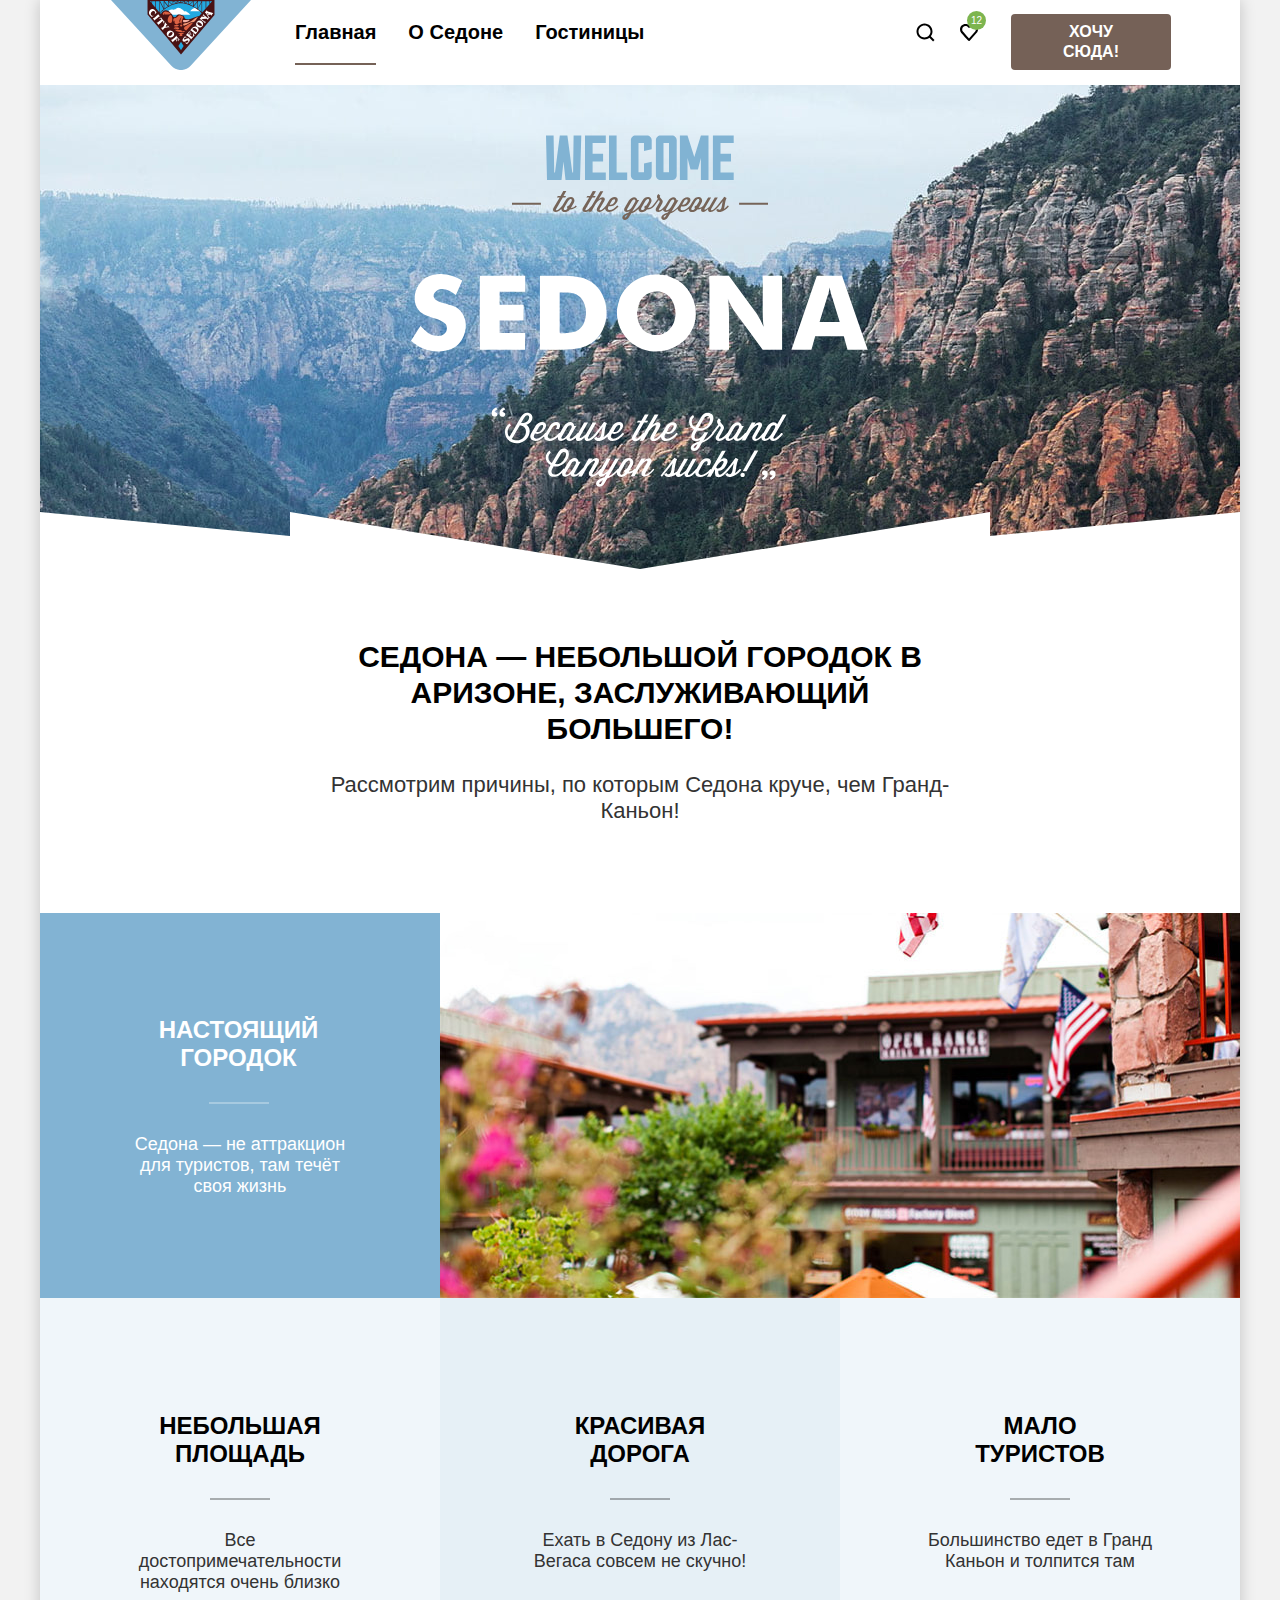
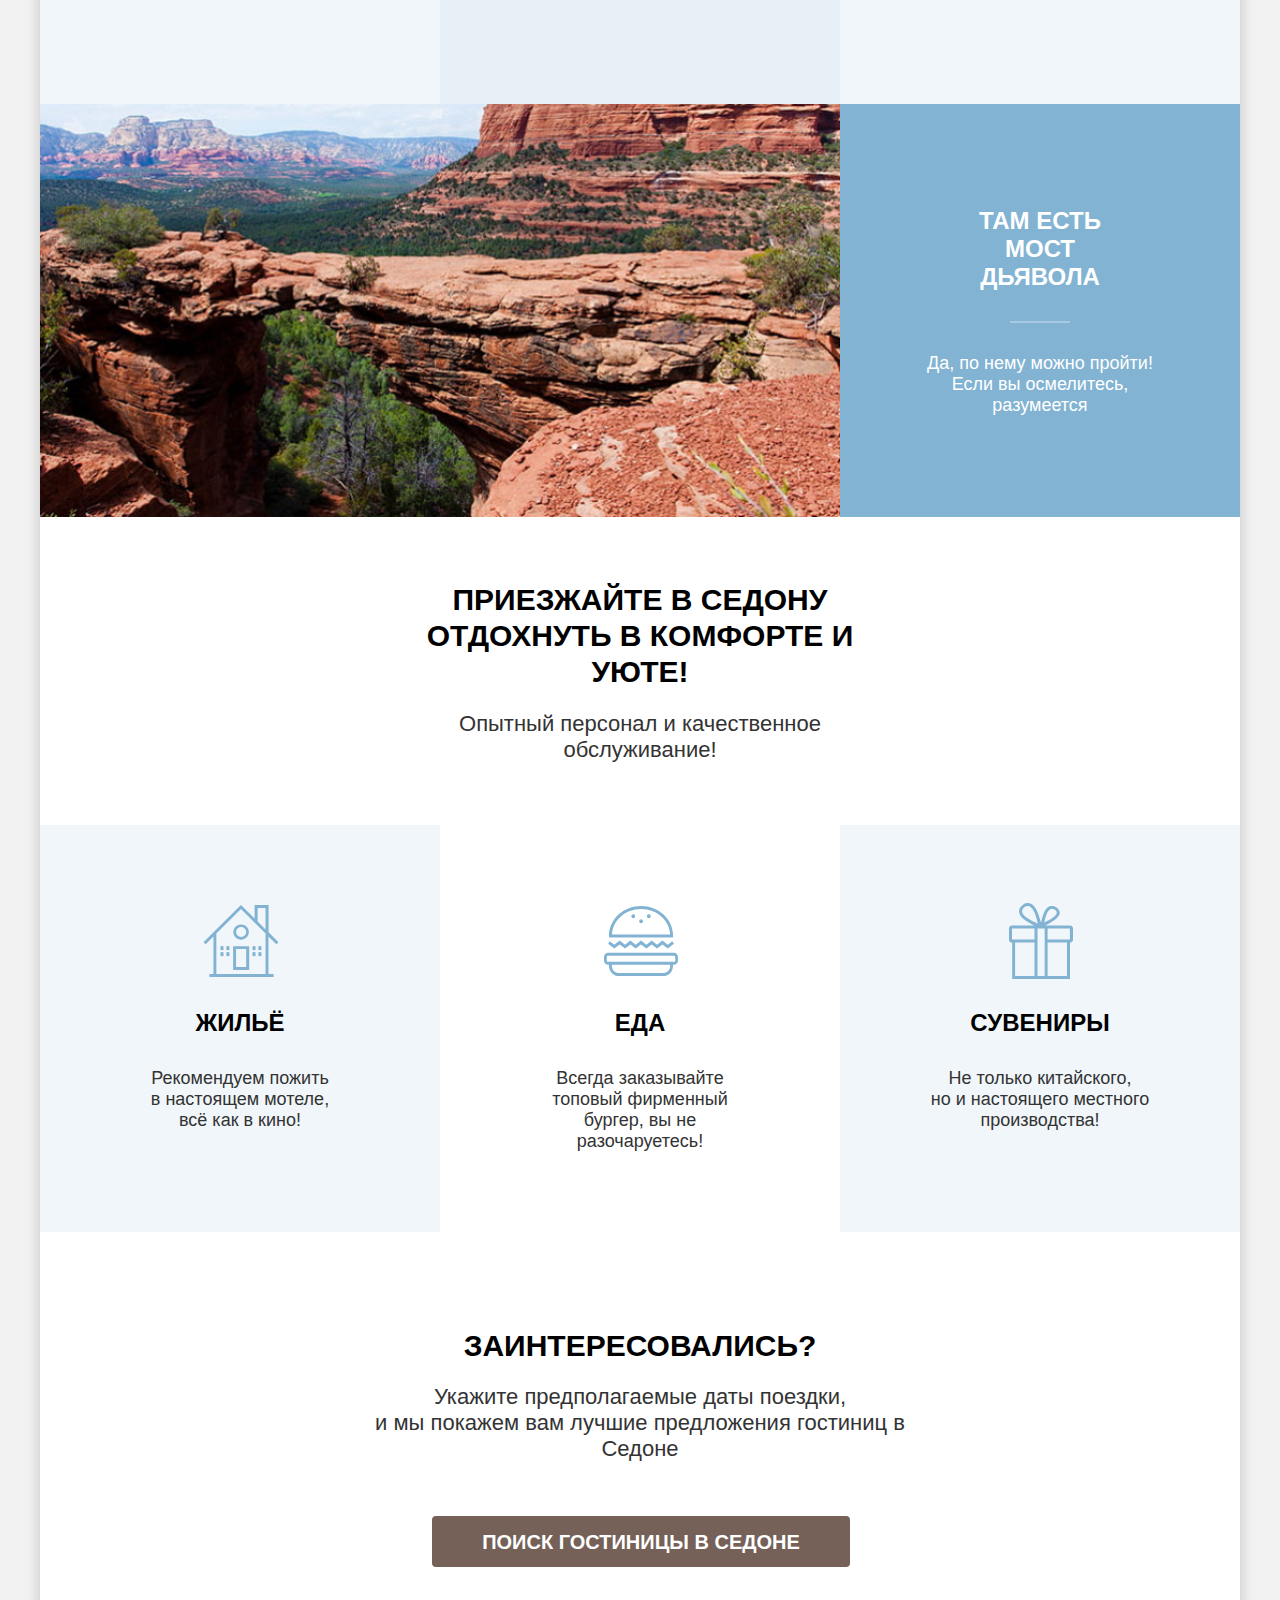
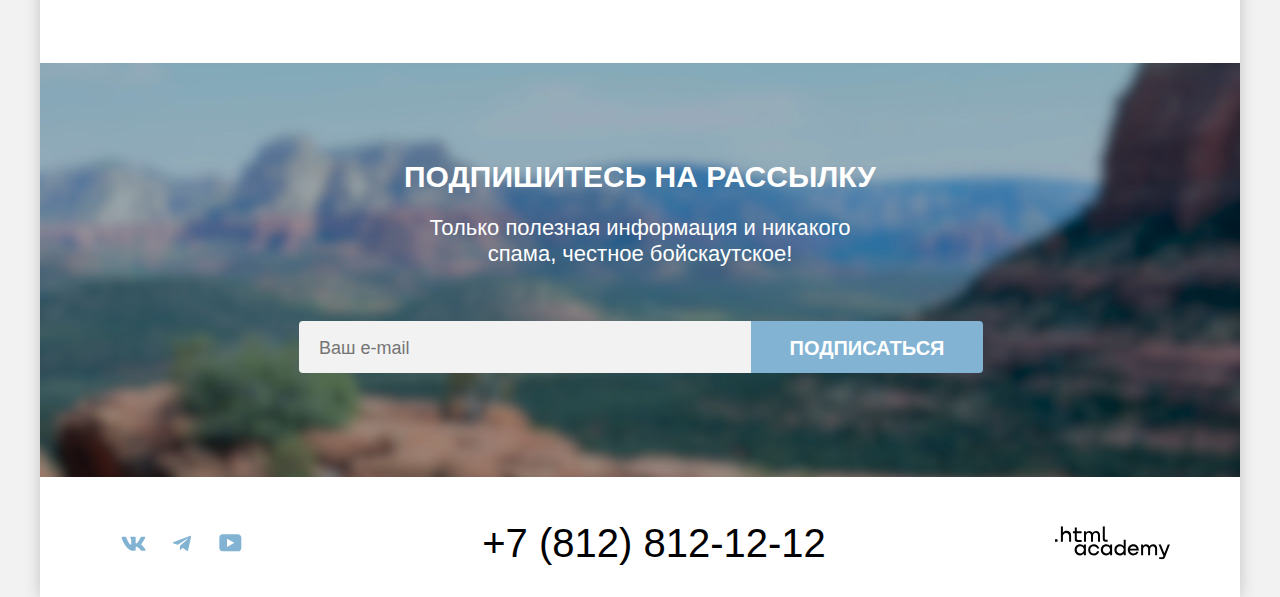
==== commit 5aadfdcd: "Вносит правки в проект для защиты" ====
--- a/index.html
+++ b/index.html
@@ -4,7 +4,7 @@
   <head>
     <meta charset="UTF-8">
     <link rel="stylesheet" href="./styles/styles.css">
-    <link rel="icon" type="image/png" sizes="32x32" href="./images/favicon1.png">
+    <link rel="icon" type="image/png" sizes="32x32" href="./images/favicon.png">
     <meta name="keywords" content="">
     <meta name="description" content="">
     <title>Сайт города Седона</title>
@@ -13,7 +13,7 @@
   <body>
     <div class="container">
       <header class="main-header">
-        <a class="link" href="index.html">
+        <a class="link-logo" href="index.html">
           <img class="navigation-logo" src="./images/logo-sedona.svg" alt="Навигация на сайт Седона." width="140"
             height="70">
         </a>
@@ -112,19 +112,16 @@
           <p class="invitation-desc">Опытный персонал и качественное обслуживание!</p>
           <ul class="invitation-list">
             <li class="invitation-item">
-              <div class="invitation-house"></div>
-              <h3 class="invitation-title">Жильё</h3>
+              <h3 class="invitation-title invitation-house">Жильё</h3>
               <p class="invitation-description">Рекомендуем пожить<br>в настоящем мотеле,<br>всё как в кино!</p>
             </li>
             <li class="invitation-item">
-              <div class="invitation-meal"></div>
-              <h3 class="invitation-title">Еда</h3>
+              <h3 class="invitation-title invitation-meal">Еда</h3>
               <p class="invitation-description">Всегда заказывайте<br>топовый фирменный бургер, вы не
                 разочаруетесь!</p>
             </li>
             <li class="invitation-item">
-              <div class="invitation-souvenir"></div>
-              <h3 class="invitation-title">Сувениры</h3>
+              <h3 class="invitation-title invitation-souvenir">Сувениры</h3>
               <p class="invitation-description">Не только китайского,<br>но и настоящего местного производства!</p>
             </li>
           </ul>
@@ -183,9 +180,8 @@
           </ul>
           <a class="contacts-phone text-link" href="tel:+78128121212">+7 (812) 812-12-12</a>
           <a class="html-logo text-link" href="https://htmlacademy.ru/">
-            <img class="html-logo-icon" src="./images/logo-html-academy.svg" alt="Логотип HTML Academy." width="115"
-              height="33">
-            <svg xmlns="http://www.w3.org/2000/svg" width="115" height="34" fill="currentColor">
+            <svg role="img" aria-label="Логотип HTML Academy." xmlns="http://www.w3.org/2000/svg" width="115"
+              height="34" fill="currentColor">
               <g fill="#currentColor" clip-path="url(#a)">
                 <path
                   d="M0 13.26v2.6h2.5v-2.6H0ZM11.6 4.86c-1.6 0-2.8.7-3.6 1.7h-.1V.36h-2v15.5h2v-5.3c0-2.1 1.3-3.6 3.3-3.6 1.8 0 2.9 1.4 2.9 3.2v5.7h2v-6.1c.1-3-1.8-4.9-4.5-4.9ZM26.6 5.16h-4.8v-3.7h-2v3.8h-1.9v2h1.9v6c0 1.7 1 2.7 2.7 2.7h4.1v-2h-3.7c-.7 0-1.1-.4-1.1-1.1v-5.7h4.8v-2ZM41.1 4.96c-1.6 0-2.9.8-3.5 2.1h-.1c-.6-1.2-1.8-2.1-3.4-2.1-1.4 0-2.5.8-3.1 1.8h-.1v-1.6H29v10.6h2v-5.4c0-2 1-3.5 2.6-3.5 1.5 0 2.4 1 2.4 2.6v6.3h2v-5.6c0-2.4 1.4-3.3 2.6-3.3 1.5 0 2.4 1 2.4 2.6v6.3h2v-6.5c.1-2.5-1.4-4.3-3.9-4.3ZM47.8 13.06c0 1.7 1 2.7 2.8 2.7h2v-2h-1.7c-.7 0-1.1-.4-1.1-1.1V.36h-2v12.7ZM28.9 20.06c-.9-1.1-2.2-1.8-3.9-1.8-3.1 0-5.4 2.3-5.4 5.6s2.3 5.6 5.4 5.6c1.8 0 3-.8 3.8-1.9h.1v1.6h2v-10.6h-2v1.5Zm-3.6 7.4c-2.2 0-3.6-1.6-3.6-3.6s1.4-3.6 3.6-3.6 3.6 1.6 3.6 3.6c0 1.9-1.4 3.6-3.6 3.6ZM44.2 22.36c-.5-2.4-2.6-4.1-5.4-4.1a5.4 5.4 0 0 0-5.6 5.6c0 3.1 2.2 5.6 5.6 5.6 2.8 0 4.9-1.8 5.4-4.2h-2.1a3.4 3.4 0 0 1-3.3 2.3c-2.2 0-3.6-1.6-3.6-3.6s1.4-3.6 3.6-3.6c1.6 0 2.8 1 3.3 2.2h2.1v-.2ZM55.1 20.06c-.9-1.1-2.2-1.8-3.9-1.8-3.1 0-5.4 2.3-5.4 5.6s2.3 5.6 5.4 5.6c1.8 0 3-.8 3.8-1.9h.1v1.6h2v-10.6h-2v1.5Zm-3.6 7.4c-2.2 0-3.6-1.6-3.6-3.6s1.4-3.6 3.6-3.6 3.6 1.6 3.6 3.6c0 1.9-1.5 3.6-3.6 3.6ZM68.7 20.16c-.9-1.1-2.2-1.9-3.9-1.9-3.1 0-5.4 2.3-5.4 5.6s2.2 5.6 5.4 5.6c1.7 0 3-.8 3.8-1.8h.1v1.5h2v-15.4h-2v6.4Zm-3.6 7.3c-2.2 0-3.6-1.6-3.6-3.6s1.4-3.6 3.6-3.6 3.6 1.6 3.6 3.6c-.1 2-1.5 3.6-3.6 3.6ZM78.3 18.26c-3.3 0-5.5 2.5-5.5 5.6 0 3 2.1 5.6 5.5 5.6 2.5 0 4.5-1.3 5.2-3.6h-2.1c-.5 1-1.6 1.6-3 1.6-1.9 0-3.3-1.3-3.4-2.9h8.8c.2-3.6-2-6.3-5.5-6.3Zm0 1.9c1.7 0 3 1 3.3 2.6h-6.5c.3-1.5 1.5-2.6 3.2-2.6ZM98.2 18.26c-1.6 0-2.9.8-3.6 2h-.1c-.6-1.2-1.8-2-3.4-2-1.4 0-2.5.7-3.1 1.8v-1.5h-1.9v10.6h2v-5.4c0-2 1-3.4 2.6-3.5 1.5 0 2.4 1 2.4 2.6v6.3h2v-5.6c0-2.4 1.4-3.3 2.6-3.3 1.5 0 2.4 1 2.4 2.6v6.3h2v-6.5c.1-2.6-1.4-4.4-3.9-4.4ZM109.4 27.36l-3.6-8.9h-2.2l4.8 11.6c-.3.9-.7 1.2-1.7 1.2h-2.5v2h2.5c1.8 0 2.8-.8 3.5-2.6l4.7-12.2h-2.1l-3.4 8.9Z" />
@@ -202,7 +198,7 @@
     </div>
     <div class="modal modal-closed">
       <div class="modal-window">
-        <h1 class="search-data-title">Поиск гостиницы в Седоне</h1>
+        <h2 class="search-data-title">Поиск гостиницы в Седоне</h2>
         <button class="closing-form" type="button">
           <span class="visually-hidden">Закрыть</span>
           <svg width="15" height="15" viewBox="0 0 15 15" fill="currentColor" xmlns="http://www.w3.org/2000/svg">
@@ -216,7 +212,7 @@
             <label class="name-parameter-date" for="arrival">Дата заезда:</label>
             <div class="parameter-date-arrival">
               <input class="parameter-date" type="text" name="arrival-date" value="27 апреля 2020" id="arrival"
-                placeholder="Укажите дату">
+                placeholder="Укажите дату" required>
               <svg class="calendar-arrival" width="16" height="15" viewBox="0 0 16 15" fill="currentColor"
                 xmlns="http://www.w3.org/2000/svg">
                 <path
@@ -257,7 +253,7 @@
             <label class="name-parameter-date" for="departure">Дата выезда:</label>
             <div class="parameter-date-departure">
               <input class="parameter-date" type="text" name="departure-date" value="1 сентября 2023" id="departure"
-                placeholder="Укажите дату">
+                placeholder="Укажите дату" required>
               <svg class="calendar-departure" width="16" height="15" viewBox="0 0 16 15" fill="currentColor"
                 xmlns="http://www.w3.org/2000/svg">
                 <path
@@ -352,10 +348,11 @@
               </div>
             </div>
           </div>
-          <button class="search-hotel-parameter blue-link" type="button">Найти</button>
+          <button class="search-hotel-parameter blue-link" type="submit">Найти</button>
         </form>
       </div>
     </div>
+    <script src="./scripts/script.js"></script>
   </body>
 
 </html>
--- a/styles/styles.css
+++ b/styles/styles.css
@@ -61,7 +61,7 @@
   justify-content: flex-end;
 }
 
-.link {
+.link-logo {
   position: absolute;
   top: 0;
   left: 2px;
@@ -100,7 +100,7 @@
 }
 
 .current-page::after {
-  content: '';
+  content: "";
   background-color: #756257;
   height: 2px;
   display: block;
@@ -181,9 +181,8 @@
   border-radius: 4px;
   margin: 14px 0 15px 20px;
   box-sizing: border-box;
-}
-
-.main-index {}
+  height: max-content;
+}
 
 .main-container {
   flex-grow: 1;
@@ -217,7 +216,7 @@
   text-transform: uppercase;
   margin: 0 auto;
   margin-bottom: 25px;
-  width: 620px;
+  width: 650px;
 }
 
 .advantages-desc {
@@ -227,7 +226,7 @@
   color: #333333;
   margin: 0 auto;
   margin-bottom: 89px;
-  width: 651px;
+  width: 660px;
 }
 
 .advantages-list {
@@ -241,12 +240,20 @@
 
 .advantages-item {
   display: flex;
-  color: #000000;
   background-color: rgba(131, 179, 211, 0.20);
 }
 
 .advantages-item:nth-child(2n) {
   background-color: rgba(131, 179, 211, 0.12);
+}
+
+.advantages-description {
+  font-size: 18px;
+  font-weight: 400;
+  line-height: 21px;
+  width: 235px;
+  margin: 0 auto;
+  color: #333333;
 }
 
 .advantages-item-special .advantages-container {
@@ -254,6 +261,10 @@
   padding-bottom: 101px;
   color: #ffffff;
   background-color: #82b3d3;
+}
+
+.advantages-item-special .advantages-description {
+  color: #ffffff;
 }
 
 .advantages-container {
@@ -276,7 +287,7 @@
 }
 
 .advantages-title::after {
-  content: '';
+  content: "";
   background-color: rgba(0, 0, 0, 0.3);
   height: 2px;
   display: block;
@@ -285,20 +296,12 @@
 }
 
 .advantages-item-special .advantages-title::after {
-  content: '';
+  content: "";
   background-color: rgba(255, 255, 255, 0.3);
   height: 2px;
   display: block;
   width: 60px;
   margin: 30px auto;
-}
-
-.advantages-description {
-  font-size: 18px;
-  font-weight: 400;
-  line-height: 21px;
-  width: 230px;
-  margin: 0 auto;
 }
 
 .advantages-image {
@@ -345,6 +348,39 @@
   padding: 78px 0 80px 0;
 }
 
+.invitation-house::before {
+  content: "";
+  background-image: url("../images/icon-housing.svg");
+  background-position: center;
+  background-repeat: no-repeat;
+  width: 75px;
+  height: 76px;
+  margin: 0 auto 30px;
+  display: block;
+}
+
+.invitation-meal::before {
+  content: "";
+  background-image: url("../images/icon-meal.svg");
+  background-position: center;
+  background-repeat: no-repeat;
+  width: 75px;
+  height: 76px;
+  margin: 0 auto 30px;
+  display: block;
+}
+
+.invitation-souvenir::before {
+  content: "";
+  background-image: url("../images/icon-souvenirs.svg");
+  background-position: center;
+  background-repeat: no-repeat;
+  width: 75px;
+  height: 76px;
+  margin: 0 auto 30px;
+  display: block;
+}
+
 .invitation-item:nth-child(2n) {
   background-color: #ffffff;
 }
@@ -368,33 +404,6 @@
   margin: 0 auto;
 }
 
-.invitation-house {
-  background-image: url("../images/icon-housing1.svg");
-  background-position: center;
-  background-repeat: no-repeat;
-  width: 75px;
-  height: 76px;
-  margin: 0 auto 30px;
-}
-
-.invitation-meal {
-  background-image: url("../images/icon-meal1.svg");
-  background-position: center;
-  background-repeat: no-repeat;
-  width: 75px;
-  height: 76px;
-  margin: 0 auto 30px;
-}
-
-.invitation-souvenir {
-  background-image: url("../images/icon-souvenirs1.svg");
-  background-position: center;
-  background-repeat: no-repeat;
-  width: 75px;
-  height: 76px;
-  margin: 0 auto 30px;
-}
-
 .search {
   padding-bottom: 96px;
   padding-top: 96px;
@@ -435,8 +444,6 @@
   box-sizing: border-box;
   margin-left: 2px;
 }
-
-.main-footer {}
 
 .subscription {
   padding-top: 96px;
@@ -453,6 +460,10 @@
   color: #000000;
   background-image: none;
   background-color: #ffffff;
+}
+
+.subscription-catalog .subscription-text {
+  color: #333333;
 }
 
 .subscription-title {
@@ -560,13 +571,9 @@
   color: #000000;
 }
 
-.html-logo-icon {
-  display: none;
-}
-
 .inner-filter {
   background-color: #41647a;
-  background-image: url(../images/background-filter.jpg);
+  background-image: url("../images/background-filter.jpg");
   background-repeat: no-repeat;
   background-size: cover;
   display: block;
@@ -638,11 +645,12 @@
   gap: 67px;
 }
 
-.infrastructure-container {
+.selection-of-parameters {
   display: flex;
   flex-wrap: wrap;
-  gap: 65px;
   width: 449px;
+  row-gap: 15px;
+  column-gap: 10px;
 }
 
 .fieldset {
@@ -655,9 +663,15 @@
   flex-wrap: wrap;
 }
 
-.fieldset-infrastructure {}
-
-.title {
+.fieldset-infrastructure {
+  width: 209px;
+}
+
+.fieldset-type-housing {
+  width: 209px;
+}
+
+.title-parameters {
   padding: 0;
   font-weight: 700;
   font-size: 20px;
@@ -666,84 +680,99 @@
   margin: 0 0 32px 6px;
 }
 
-.title-infrastructure {}
-
-.title-type-housing {}
-
 .title-price {
   margin: 0 0 32px 0;
+}
+
+.types-housing-container {
+  position: relative;
+  padding-left: 36px;
+  margin-bottom: 14px;
+}
+
+.infrastructure-container {
+  position: relative;
+  padding-left: 36px;
+  margin-bottom: 14px;
 }
 
 .parameter-selection {
   font-weight: 400;
   font-size: 18px;
   line-height: 23px;
-  margin: 1px 0 15px 42px;
-  position: relative;
-}
-
-.fieldset-type-housing {}
+  padding-left: 6px;
+  display: inline-block;
+}
 
 .fieldset-price {
   row-gap: 44px;
   margin-right: 3px;
-}
-
-.parameters-input {
+  width: 288px;
+}
+
+.selection-checkbox {
   appearance: none;
   margin: 0;
+  position: absolute;
+  top: 0;
+  left: 0;
+}
+
+.selection-radio {
+  appearance: none;
+  margin: 0;
+  position: absolute;
+  top: 0;
+  left: 0;
 }
 
 .selection-checkbox::before {
-  content: '';
-  display: block;
-  margin: -2px 0 0 0;
+  content: "";
+  display: block;
   width: 20px;
   height: 20px;
   background: #ffffff;
   border-radius: 4px;
   position: absolute;
-  right: 129px;
-  top: 3px;
   cursor: pointer;
+  left: 5px;
+  top: 2px;
 }
 
 .selection-checkbox:checked::after {
-  content: '';
+  content: "";
   display: block;
   width: 12px;
   height: 11px;
   background-image: url("../images/checkbox.svg");
   position: absolute;
-  right: 133px;
-  top: 7px;
+  left: 9px;
+  top: 8px;
 }
 
 .selection-radio::before {
-  content: '';
-  display: block;
-  margin: -2px 0 0 0;
+  content: "";
+  display: block;
   width: 20px;
   height: 20px;
   background: #ffffff;
   border-radius: 10px;
   position: absolute;
-  right: 120px;
-  top: 3px;
+  left: 7px;
+  top: 2px;
   cursor: pointer;
 }
 
 .selection-radio:checked::after {
-  content: '';
-  display: block;
-  margin: -2px 0 0 0;
+  content: "";
+  display: block;
   width: 10px;
   height: 10px;
   background: #3f5e72;
   border-radius: 10px;
   position: absolute;
-  right: 125px;
-  top: 8px;
+  left: 12px;
+  top: 7px;
 }
 
 .container-selection {
@@ -752,10 +781,8 @@
   position: relative;
 }
 
-.container-button {}
-
 .selection-price {
-  padding: 14px 24px 10px 20px;
+  padding: 14px 38px 10px 20px;
   width: 143px;
   background: #f2f2f2;
   border: none;
@@ -841,7 +868,6 @@
 
 .apply-button {
   width: 191px;
-  height: 36px;
   font-family: inherit;
   font-weight: 700;
   font-size: 16px;
@@ -853,11 +879,11 @@
   border-radius: 4px;
   border: 0;
   cursor: pointer;
+  padding: 8px 20px;
 }
 
 .reset-button {
   width: 191px;
-  height: 36px;
   font-family: inherit;
   font-weight: 700;
   font-size: 16px;
@@ -868,6 +894,7 @@
   background: none;
   border: 0;
   cursor: pointer;
+  padding: 8px 20px;
 }
 
 .results-header {
@@ -889,8 +916,6 @@
   padding: 6px 0;
 }
 
-.results-number {}
-
 .container-sorting-select {
   display: flex;
   flex-wrap: wrap;
@@ -903,20 +928,18 @@
   font-size: 18px;
   color: #333333;
   background-color: #ffffff;
-  padding: 11px 20px 12px 18px;
+  padding: 11px 20px 12px 19px;
   width: 292px;
   height: 49px;
   border: 2px solid #e5e5e5;
   appearance: none;
   margin-right: 58px;
   cursor: pointer;
-  background-image: url(../images/arrow-sorting.svg);
+  background-image: url("../images/arrow-sorting.svg");
   background-repeat: no-repeat;
   background-position: right 18px top 18px;
   border-radius: 4px;
 }
-
-.sorting-price {}
 
 .sorting-hotels-list {
   margin: 0;
@@ -956,8 +979,6 @@
   border: 2px solid #000000;
 }
 
-.results-hotels {}
-
 .results-list {
   padding: 0;
   list-style: none;
@@ -965,13 +986,13 @@
   display: grid;
   grid-template-columns: repeat(3, 340px);
   margin: 0 auto;
-  grid-gap: 20px;
+  grid-gap: 18px;
   justify-content: space-between;
-  padding-bottom: 40px;
+  padding-bottom: 38px;
 }
 
 .results-hotels::after {
-  content: '';
+  content: "";
   border-bottom: 1px solid #e6e6e6;
   display: block;
   width: 1060px;
@@ -993,7 +1014,7 @@
   margin-bottom: 18px;
 }
 
-.link-name-hotel {
+.link-hotel {
   text-decoration: none;
   color: inherit;
 }
@@ -1047,7 +1068,7 @@
   color: inherit;
   width: 140px;
   height: max-content;
-  padding: 8px 0;
+  padding: 9px 0 8px;
   border-radius: 4px;
 }
 
@@ -1062,8 +1083,6 @@
 .green-current-favorites {
   background-color: #7db54f;
 }
-
-.results-button-desc {}
 
 .results-star {
   background-image: url("../images/star.svg");
@@ -1105,6 +1124,8 @@
   width: 1060px;
   margin: 0 auto;
   padding: 39px 0 61px 0;
+  flex-wrap: wrap;
+  row-gap: 10px;
 }
 
 .link-pagination {
@@ -1219,7 +1240,7 @@
   font-size: 18px;
   padding-left: 20px;
   box-sizing: border-box;
-  padding-top: 1px;
+  padding-top: 2px;
 }
 
 .parameter-date-arrival {
@@ -1243,7 +1264,7 @@
 .warning-window {
   margin: 0;
   font-size: 16px;
-  color: #000000;
+  color: #333333;
   padding: 2px 0 0 20px;
   width: 400px;
 }
@@ -1298,8 +1319,6 @@
   align-items: center;
 }
 
-.button-info {}
-
 .pop-up-window-text {
   margin: 0;
   font-size: 16px;
@@ -1318,7 +1337,7 @@
 }
 
 .pop-up-window-field {
-  background-image: url(../images/pyramid-pop-up.svg);
+  background-image: url("../images/pyramid-pop-up.svg");
   background-repeat: no-repeat;
   width: 20px;
   height: 10px;
@@ -1347,6 +1366,11 @@
   align-items: center;
   border-radius: 4px;
   margin-left: 46px;
+}
+
+.button-plus-minus {
+  width: 20px;
+  height: 20px;
 }
 
 .button-decrease-increase {
@@ -1360,13 +1384,7 @@
 }
 
 .button-decrease {
-  margin-left: 9px;
-}
-
-.button-plus-minus {
-  color: rgba(117, 97, 87, 0.3);
-  width: 20px;
-  height: 20px;
+  margin-left: 8px;
 }
 
 .button-minus {
@@ -1374,10 +1392,8 @@
 }
 
 .button-increase {
-  margin-right: 9px;
-}
-
-.button-plus {}
+  margin-right: 6px;
+}
 
 .parameter-people {
   padding: 0;
@@ -1389,7 +1405,6 @@
   font-weight: 700;
   font-size: 18px;
   text-align: center;
-  margin-left: 16px;
 }
 
 .search-hotel-parameter {
@@ -1403,7 +1418,7 @@
   border-radius: 10px;
   text-transform: uppercase;
   cursor: pointer;
-  padding: 0 0 0 5px;
+  padding: 18px 0 18px 5px;
 }
 
 .brown-link:hover,
@@ -1413,6 +1428,7 @@
 }
 
 .brown-link:active {
+  background-color: #756157;
   color: rgba(255, 255, 255, 0.3);
 }
 
@@ -1469,6 +1485,11 @@
   color: rgba(0, 0, 0, 0.3);
 }
 
+.link-hotel:hover,
+.link-hotel:focus {
+  opacity: 0.8;
+}
+
 .form-link:hover {
   background-color: #e6e6e6;
 }
@@ -1501,9 +1522,8 @@
 }
 
 .reset-button:focus {
-  border: 3px solid #83b3d3;
+  outline: 3px solid #83b3d3;
   border-radius: 4px;
-  outline: none;
   color: #ffffff;
 }
 
@@ -1526,8 +1546,10 @@
   color: rgba(104, 162, 202, 0.3);
 }
 
-.link:focus {
+.link-logo:hover,
+.link-logo:focus {
   outline: none;
+  opacity: 0.7;
 }
 
 .green-current-favorites:disabled,
@@ -1536,6 +1558,16 @@
   background: #e5e5e5;
 }
 
+.link-pagination-current:hover,
+.link-pagination-current:focus {
+  color: #756157;
+  outline: none;
+}
+
+.link-pagination-current:active {
+  color: rgba(117, 97, 87, 0.3);
+}
+
 .selection-checkbox:hover:before {
   background: rgba(255, 255, 255, 0.6);
 }
@@ -1573,7 +1605,7 @@
 }
 
 .pop-up-window:hover ~ .pop-up-window-field,
-.pop-up-window:active ~ .pop-up-window-field {
+.pop-up-window:focus-within ~ .pop-up-window-field {
   display: block;
 }
 
@@ -1597,6 +1629,13 @@
 .parameter-date:active {
   background-color: #f2f2f2;
   outline: 2px solid #000000;
+}
+
+.parameter-date:hover ~ .calendar-arrival,
+.parameter-date:hover ~ .calendar-departure,
+.parameter-date:focus ~ .calendar-arrival,
+.parameter-date:focus ~ .calendar-departure {
+  opacity: 0.8;
 }
 
 .button-plus-minus:hover {
@@ -1612,7 +1651,7 @@
 
 .button-plus-minus:active,
 .button-decrease-increase:active {
-  opacity: 0.2;
+  color: rgba(0, 0, 0, 0.2);
   outline: none;
 }
 
@@ -1625,3 +1664,12 @@
   color: #68a2ca;
   outline: none;
 }
+
+input::-webkit-outer-spin-button,
+input::-webkit-inner-spin-button {
+  -webkit-appearance: none;
+}
+
+input[type="number"] {
+  -moz-appearance: textfield;
+}
